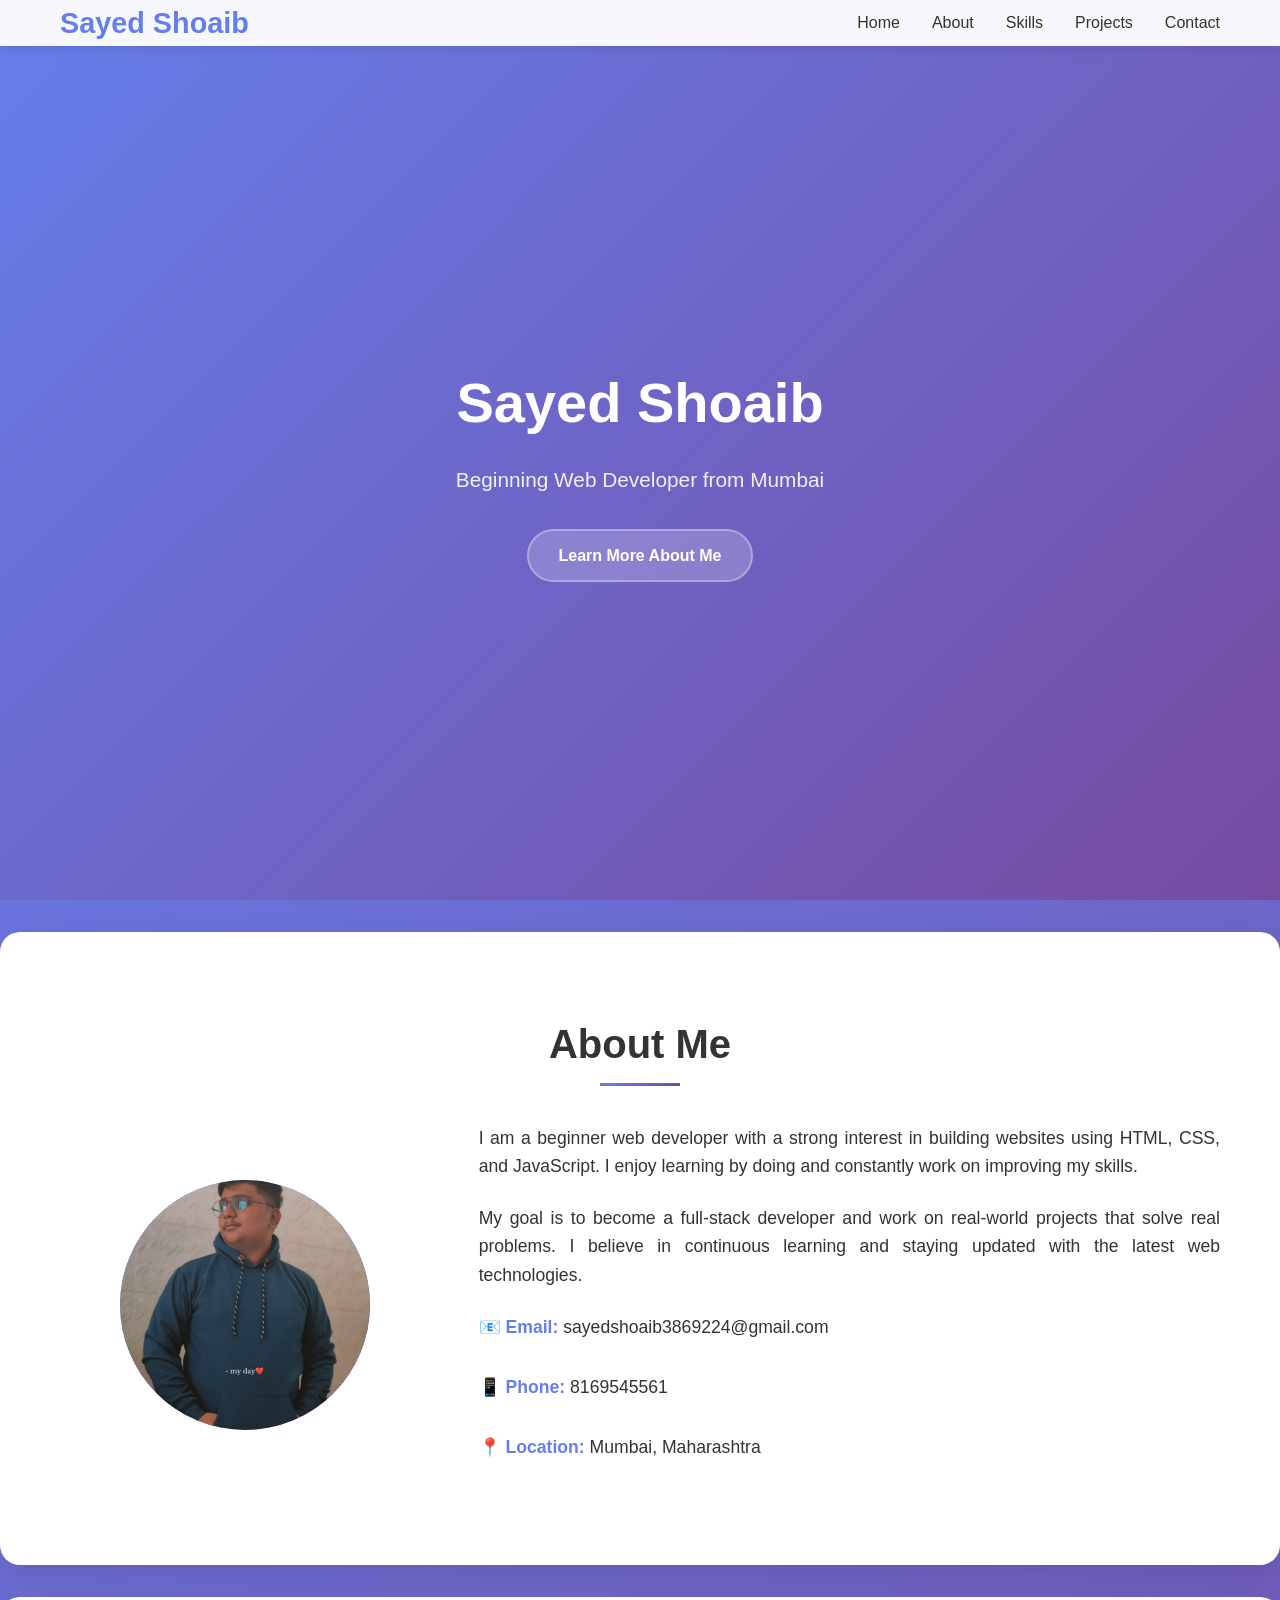
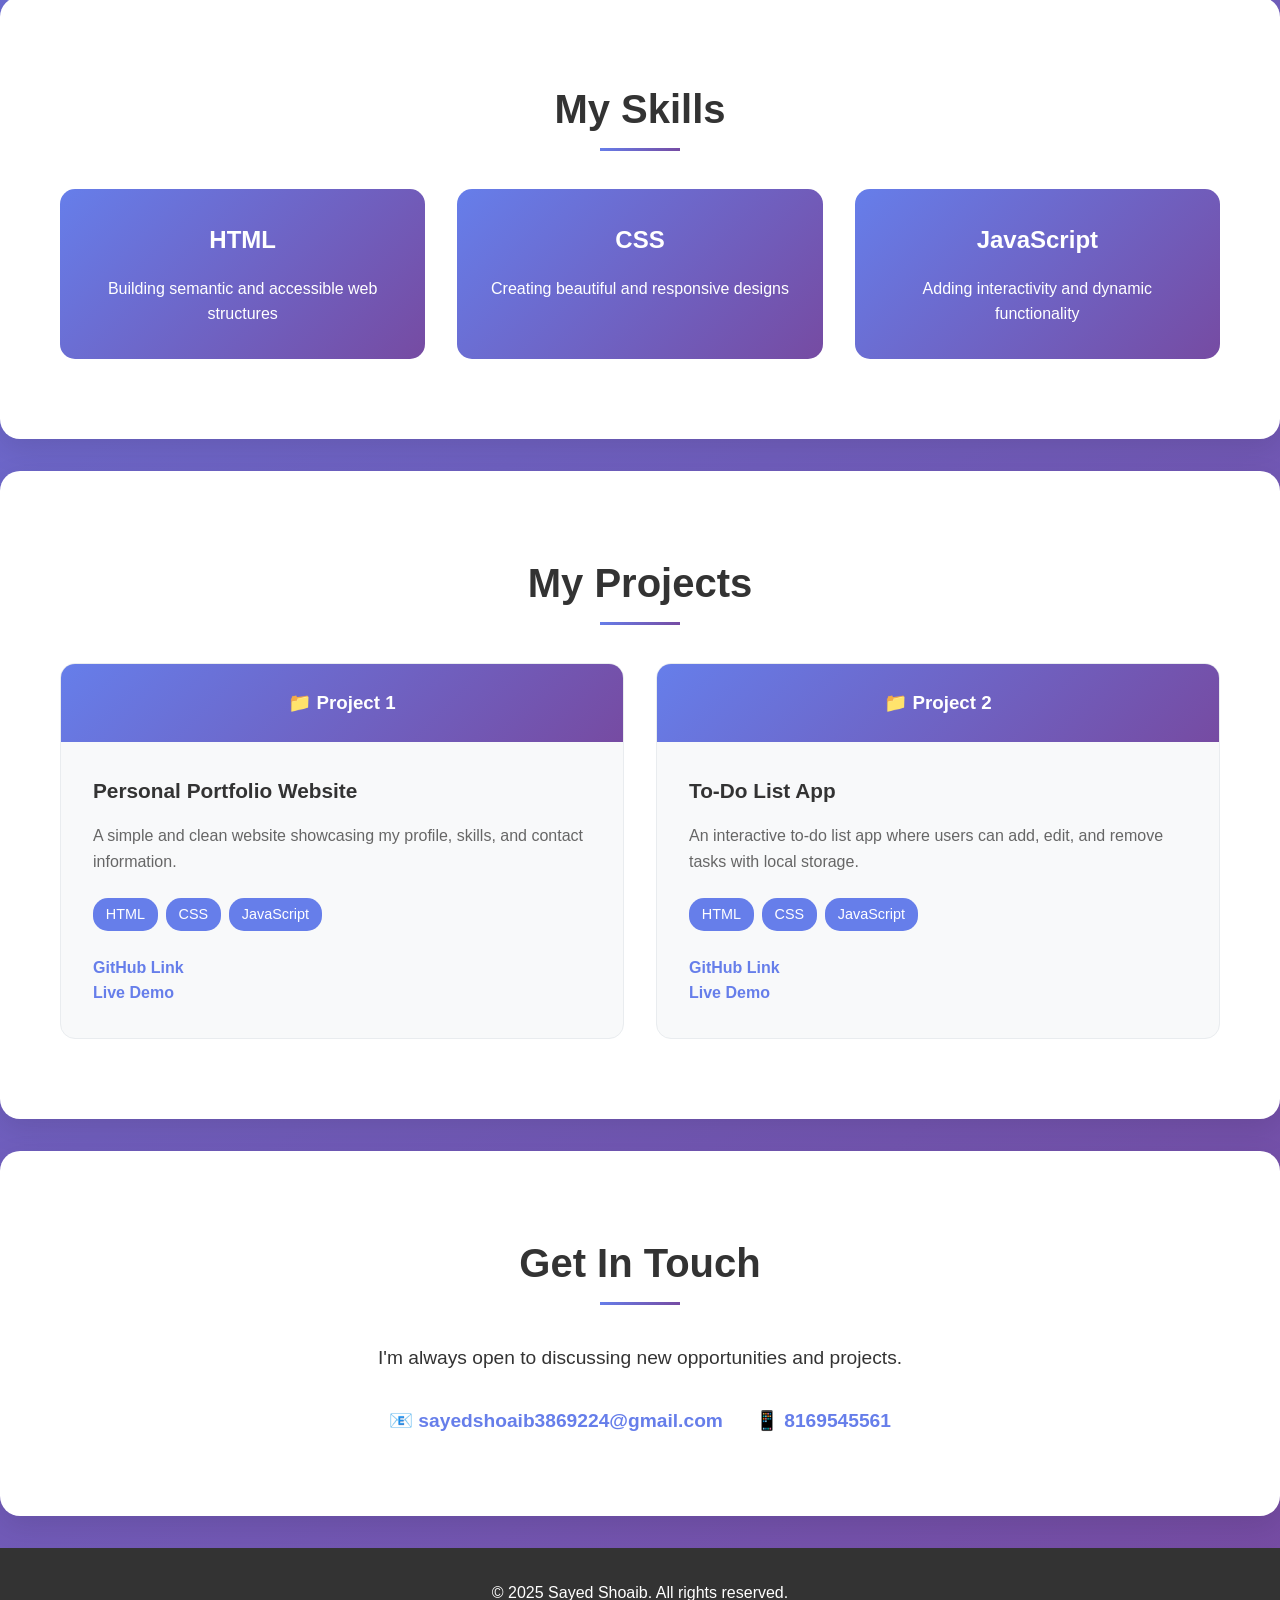
==== index.html @ 88ae80fe "Update index.html" ====
<!DOCTYPE html>
<html lang="en">

<head>
    <meta charset="UTF-8">
    <meta name="viewport" content="width=device-width, initial-scale=1.0">
    <title>Sayed Shoaib - Web Developer</title>
    <link rel="stylesheet" href="style.css">
</head>

<body>
    <!-- Header -->
    <header>
        <nav class="container">
            <div class="logo">Sayed Shoaib</div>
            <ul class="nav-links">
                <li><a href="#home">Home</a></li>
                <li><a href="#about">About</a></li>
                <li><a href="#skills">Skills</a></li>
                <li><a href="#projects">Projects</a></li>
                <li><a href="#contact">Contact</a></li>
            </ul>
        </nav>
    </header>

    <!-- Hero Section -->
    <section id="home" class="hero">
        <div class="container">
            <div class="hero-content">
                <h1>Sayed Shoaib</h1>
                <p>Beginning Web Developer from Mumbai</p>
                <a href="#about" class="cta-button">Learn More About Me</a>
            </div>
        </div>
    </section>

    <!-- About Section -->
    <section id="about" class="section">
        <div class="container">
            <h2>About Me</h2>
            <div class="about-content">
                <div class="about-image">
                    <img src="image/shoaib.jpg" alt="">
                </div>
                <div class="about-text">
                    <p>I am a beginner web developer with a strong interest in building websites using HTML, CSS, and
                        JavaScript. I enjoy learning by doing and constantly work on improving my skills.</p>
                    <p>My goal is to become a full-stack developer and work on real-world projects that solve real
                        problems. I believe in continuous learning and staying updated with the latest web technologies.
                    </p>
                    <div class="contact-info">
                        <p><span>📧 Email:</span> sayedshoaib3869224@gmail.com</p>
                        <p><span>📱 Phone:</span> 8169545561</p>
                        <p><span>📍 Location:</span> Mumbai, Maharashtra</p>
                    </div>
                </div>
            </div>
        </div>
    </section>

    <!-- Skills Section -->
    <section id="skills" class="section">
        <div class="container">
            <h2>My Skills</h2>
            <div class="skills-grid">
                <div class="skill-card">
                    <h3>HTML</h3>
                    <p>Building semantic and accessible web structures</p>
                </div>
                <div class="skill-card">
                    <h3>CSS</h3>
                    <p>Creating beautiful and responsive designs</p>
                </div>
                <div class="skill-card">
                    <h3>JavaScript</h3>
                    <p>Adding interactivity and dynamic functionality</p>
                </div>
            </div>
        </div>
    </section>

    <!-- Projects Section -->
    <section id="projects" class="section">
        <div class="container">
            <h2>My Projects</h2>
            <div class="projects-grid">
                <div class="project-card">
                    <div class="project-header">
                        <h3>📁 Project 1</h3>
                    </div>
                    <div class="project-content">
                        <h3>Personal Portfolio Website</h3>
                        <p>A simple and clean website showcasing my profile, skills, and contact information.</p>
                        <div class="tech-used">
                            <span class="tech-tag">HTML</span>
                            <span class="tech-tag">CSS</span>
                            <span class="tech-tag">JavaScript</span>
                        </div>
                        <a href="https://github.com/sayedshoaib22/portfolio" class="project-link">GitHub Link </a><br>
                        <a href="https://deluxe-gecko-23e8a6.netlify.app/" class="project-link">Live Demo</a>
                    </div>
                </div>
                <div class="project-card">
                    <div class="project-header">
                        <h3>📁 Project 2</h3>
                    </div>
                    <div class="project-content">
                        <h3>To-Do List App</h3>
                        <p>An interactive to-do list app where users can add, edit, and remove tasks with local storage.
                        </p>
                        <div class="tech-used">
                            <span class="tech-tag">HTML</span>
                            <span class="tech-tag">CSS</span>
                            <span class="tech-tag">JavaScript</span>
                        </div>
                        <a href="https://github.com/sayedshoaib22/to-do-list" class="project-link">GitHub Link </a><br>
                        <a href="https://to-do-list20206.netlify.app/" class="project-link">Live Demo</a>
                    </div>
                </div>
            </div>
        </div>
    </section>

    <!-- Contact Section -->
    <section id="contact" class="section">
        <div class="container">
            <h2>Get In Touch</h2>
            <div style="text-align: center; font-size: 1.2rem;">
                <p style="margin-bottom: 2rem;">I'm always open to discussing new opportunities and projects.</p>
                <div style="display: flex; justify-content: center; gap: 2rem; flex-wrap: wrap;">
                    <a href="mailto:sayedshoaib3869224@gmail.com"
                        style="color: #667eea; text-decoration: none; font-weight: bold;">
                        📧 sayedshoaib3869224@gmail.com
                    </a>
                    <a href="tel:8169545561" style="color: #667eea; text-decoration: none; font-weight: bold;">
                        📱 8169545561
                    </a>
                </div>
            </div>
        </div>
    </section>

    <!-- Footer -->
    <footer>
        <div class="container">
            <p>&copy; 2025 Sayed Shoaib. All rights reserved.</p>
        </div>
    </footer>

    <script src="script.js"></script>
</body>

</html>
---- style.css ----
* {
            margin: 0;
            padding: 0;
            box-sizing: border-box;
        }

        body {
            font-family: Arial, sans-serif;
            line-height: 1.6;
            color: #333;
            background: linear-gradient(135deg, #667eea, #764ba2);
            min-height: 100vh;
        }

        .container {
            max-width: 1200px;
            margin: 0 auto;
            padding: 0 20px;
        }

        /* Header */
        header {
            background: rgba(255, 255, 255, 0.95);
            position: fixed;
            width: 100%;
            top: 0;
            z-index: 1000;
            box-shadow: 0 2px 10px rgba(0, 0, 0, 0.1);
        }

        nav {
            display: flex;
            justify-content: space-between;
            align-items: center;
            padding: 1rem 0;
        }

        .logo {
            font-size: 1.8rem;
            font-weight: bold;
            color: #667eea;
        }

        .nav-links {
            display: flex;
            list-style: none;
            gap: 2rem;
        }

        .nav-links a {
            text-decoration: none;
            color: #333;
            font-weight: 500;
            transition: color 0.3s;
        }

        .nav-links a:hover {
            color: #667eea;
        }

        /* Hero Section */
        .hero {
            background: linear-gradient(135deg, #667eea, #764ba2);
            color: white;
            padding: 120px 0 80px;
            text-align: center;
            min-height: 100vh;
            display: flex;
            align-items: center;
            justify-content: center;
        }

        .hero-content h1 {
            font-size: 3.5rem;
            margin-bottom: 1rem;
        }

        .hero-content p {
            font-size: 1.3rem;
            margin-bottom: 2rem;
            opacity: 0.9;
        }

        .cta-button {
            display: inline-block;
            padding: 12px 30px;
            background: rgba(255, 255, 255, 0.2);
            color: white;
            text-decoration: none;
            border-radius: 50px;
            font-weight: bold;
            transition: all 0.3s;
            border: 2px solid rgba(255, 255, 255, 0.3);
        }

        .cta-button:hover {
            background: white;
            color: #667eea;
            transform: translateY(-2px);
        }

        /* Sections */
        .section {
            padding: 80px 0;
            background: white;
            margin: 2rem 0;
            border-radius: 20px;
            box-shadow: 0 10px 30px rgba(0, 0, 0, 0.1);
        }

        .section h2 {
            text-align: center;
            font-size: 2.5rem;
            margin-bottom: 3rem;
            color: #333;
            position: relative;
        }

        .section h2::after {
            content: '';
            position: absolute;
            bottom: -10px;
            left: 50%;
            transform: translateX(-50%);
            width: 80px;
            height: 3px;
            background: linear-gradient(135deg, #667eea, #764ba2);
        }

        /* About Section */
        .about-content {
            display: grid;
            grid-template-columns: 1fr 2fr;
            gap: 3rem;
            align-items: center;
        }

        .about-image {
            width: 250px;
            height: 250px;
            border-radius: 50%;
            background: linear-gradient(135deg, #667eea, #764ba2);
            display: flex;
            align-items: center;
            justify-content: center;
            font-size: 4rem;
            color: white;
            margin: 0 auto;
            overflow: hidden;
        }

        .about-image img {
            width: 100%;
            height: 100%;
            object-fit: cover;
            border-radius: 50%;
        }

        .about-text p {
            font-size: 1.1rem;
            margin-bottom: 1.5rem;
            text-align: justify;
        }

        .contact-info {
            display: flex;
            flex-direction: column;
            gap: 0.5rem;
        }

        .contact-info span {
            font-weight: bold;
            color: #667eea;
        }

        /* Skills Section */
        .skills-grid {
            display: grid;
            grid-template-columns: repeat(auto-fit, minmax(200px, 1fr));
            gap: 2rem;
        }

        .skill-card {
            background: linear-gradient(135deg, #667eea, #764ba2);
            color: white;
            padding: 2rem;
            border-radius: 15px;
            text-align: center;
            transition: transform 0.3s;
        }

        .skill-card:hover {
            transform: translateY(-10px);
        }

        .skill-card h3 {
            font-size: 1.5rem;
            margin-bottom: 1rem;
        }

        /* Projects Section */
        .projects-grid {
            display: grid;
            grid-template-columns: repeat(auto-fit, minmax(350px, 1fr));
            gap: 2rem;
        }

        .project-card {
            background: #f8f9fa;
            border-radius: 15px;
            overflow: hidden;
            transition: transform 0.3s;
            border: 1px solid #e9ecef;
        }

        .project-card:hover {
            transform: translateY(-5px);
        }

        .project-header {
            background: linear-gradient(135deg, #667eea, #764ba2);
            color: white;
            padding: 1.5rem;
            text-align: center;
        }

        .project-content {
            padding: 2rem;
        }

        .project-content h3 {
            font-size: 1.3rem;
            margin-bottom: 1rem;
            color: #333;
        }

        .project-content p {
            margin-bottom: 1.5rem;
            color: #666;
        }

        .tech-used {
            display: flex;
            flex-wrap: wrap;
            gap: 0.5rem;
            margin-bottom: 1.5rem;
        }

        .tech-tag {
            background: #667eea;
            color: white;
            padding: 0.3rem 0.8rem;
            border-radius: 15px;
            font-size: 0.9rem;
        }

        .project-link {
            color: #667eea;
            text-decoration: none;
            font-weight: bold;
            transition: color 0.3s;
        }

        .project-link:hover {
            color: #764ba2;
        }

        /* Footer */
        footer {
            background: #333;
            color: white;
            text-align: center;
            padding: 2rem 0;
            margin-top: 2rem;
        }

        /* Responsive Design */
        @media (max-width: 768px) {
            .nav-links {
                display: none;
            }

            .hero-content h1 {
                font-size: 2.5rem;
            }

            .hero-content p {
                font-size: 1.1rem;
            }

            .about-content {
                grid-template-columns: 1fr;
                text-align: center;
            }

            .skills-grid, .projects-grid {
                grid-template-columns: 1fr;
            }
        }
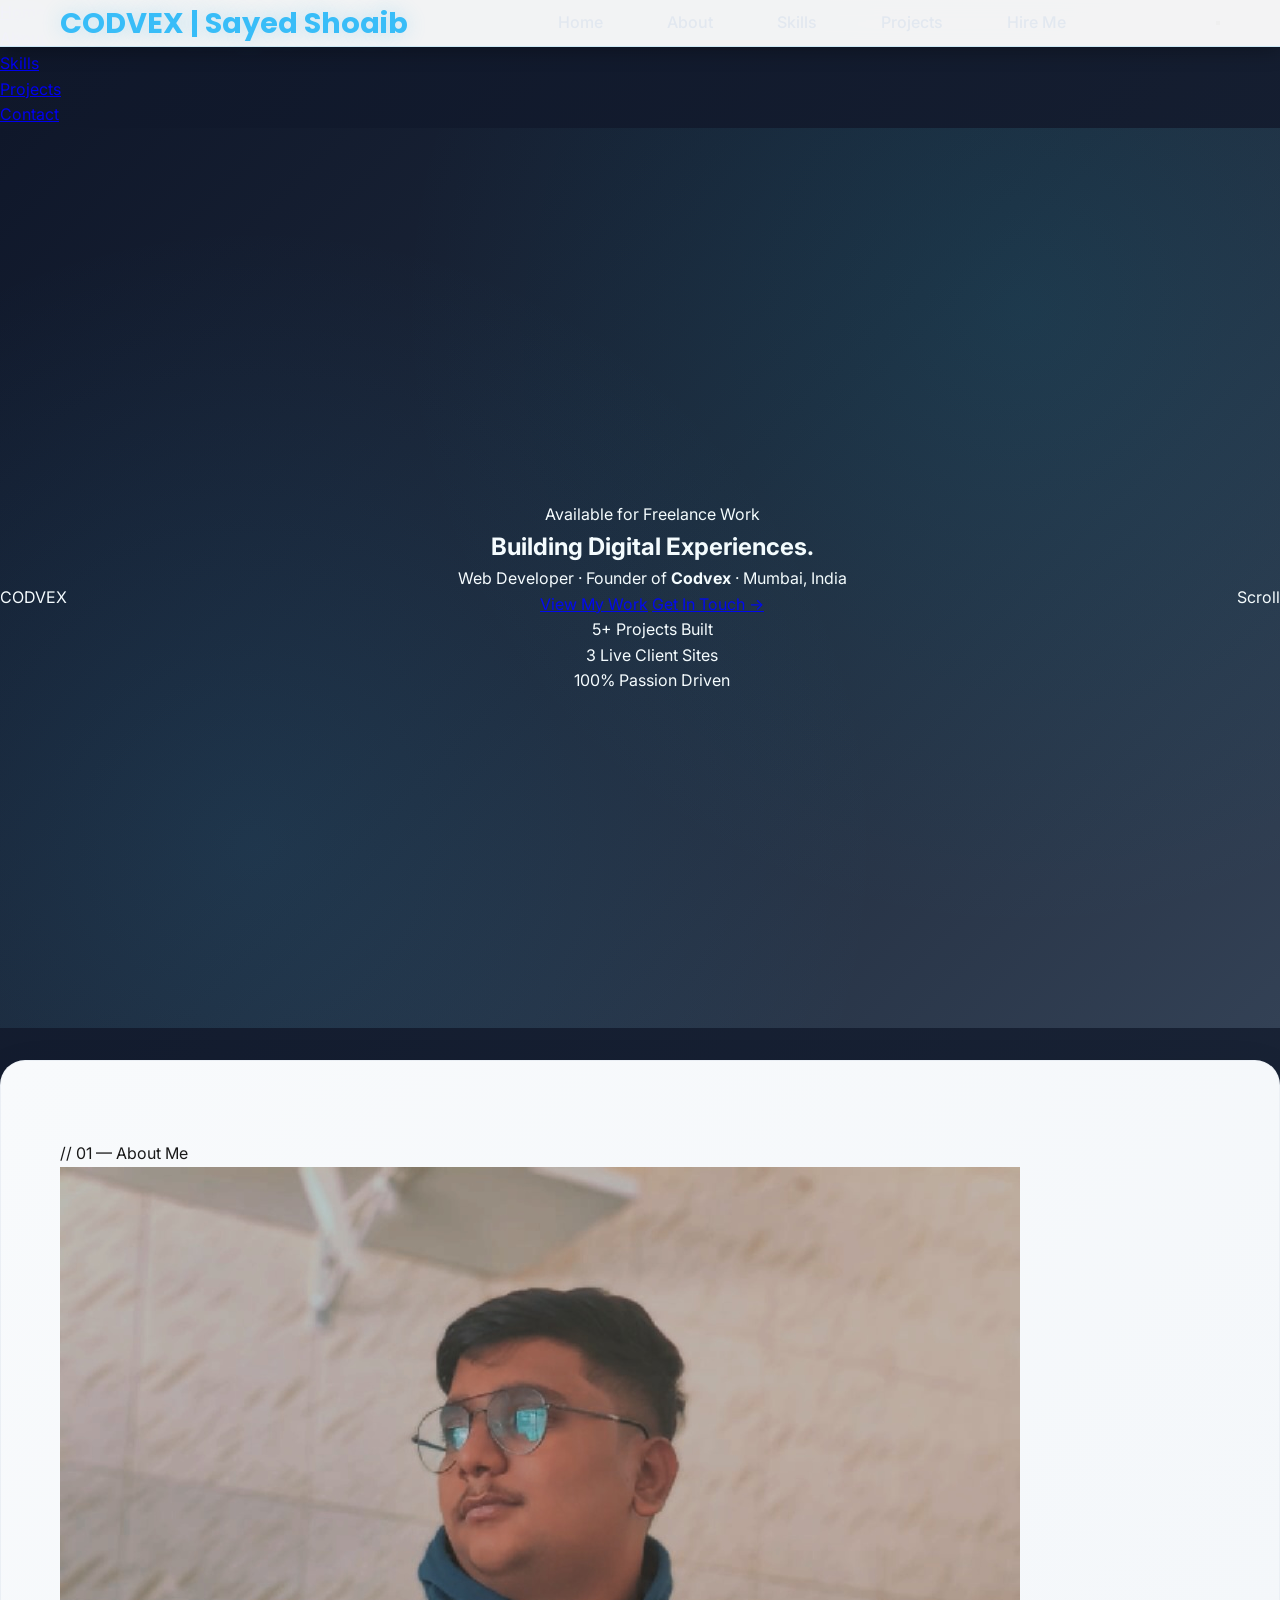
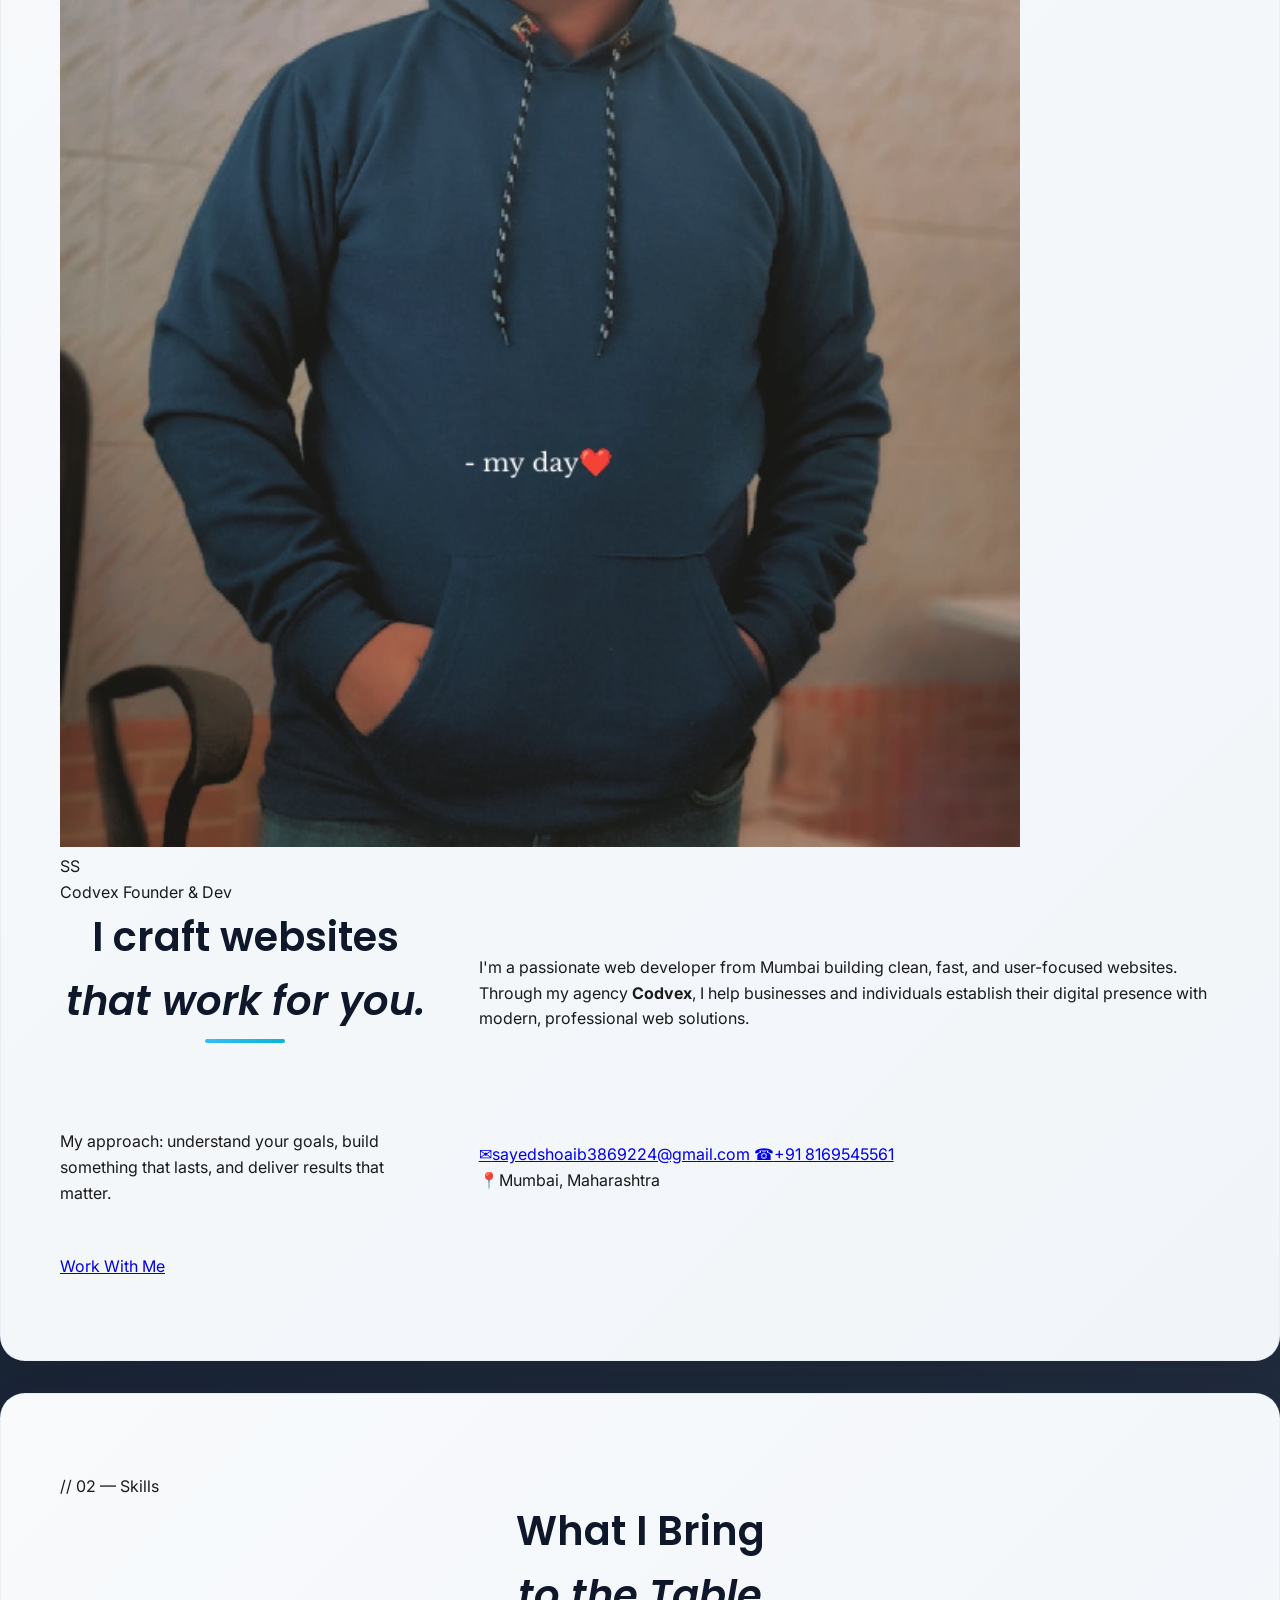
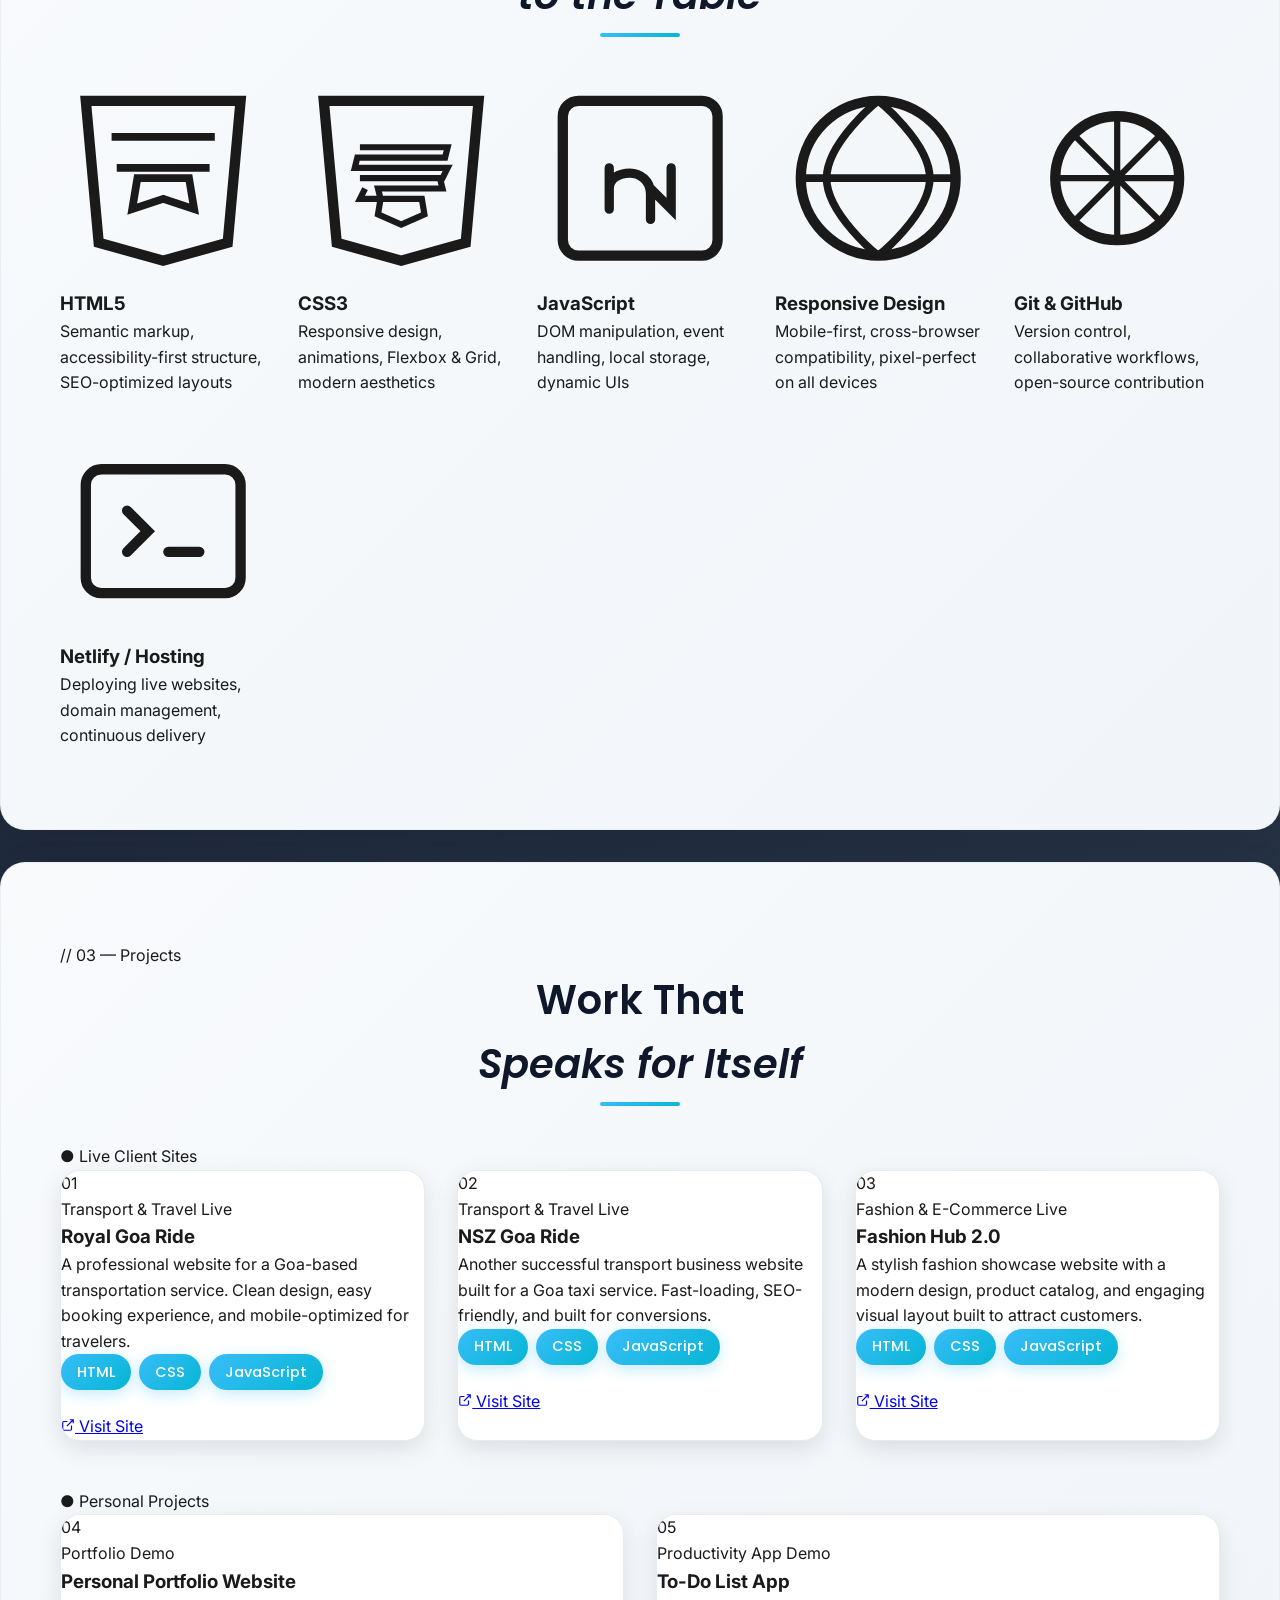
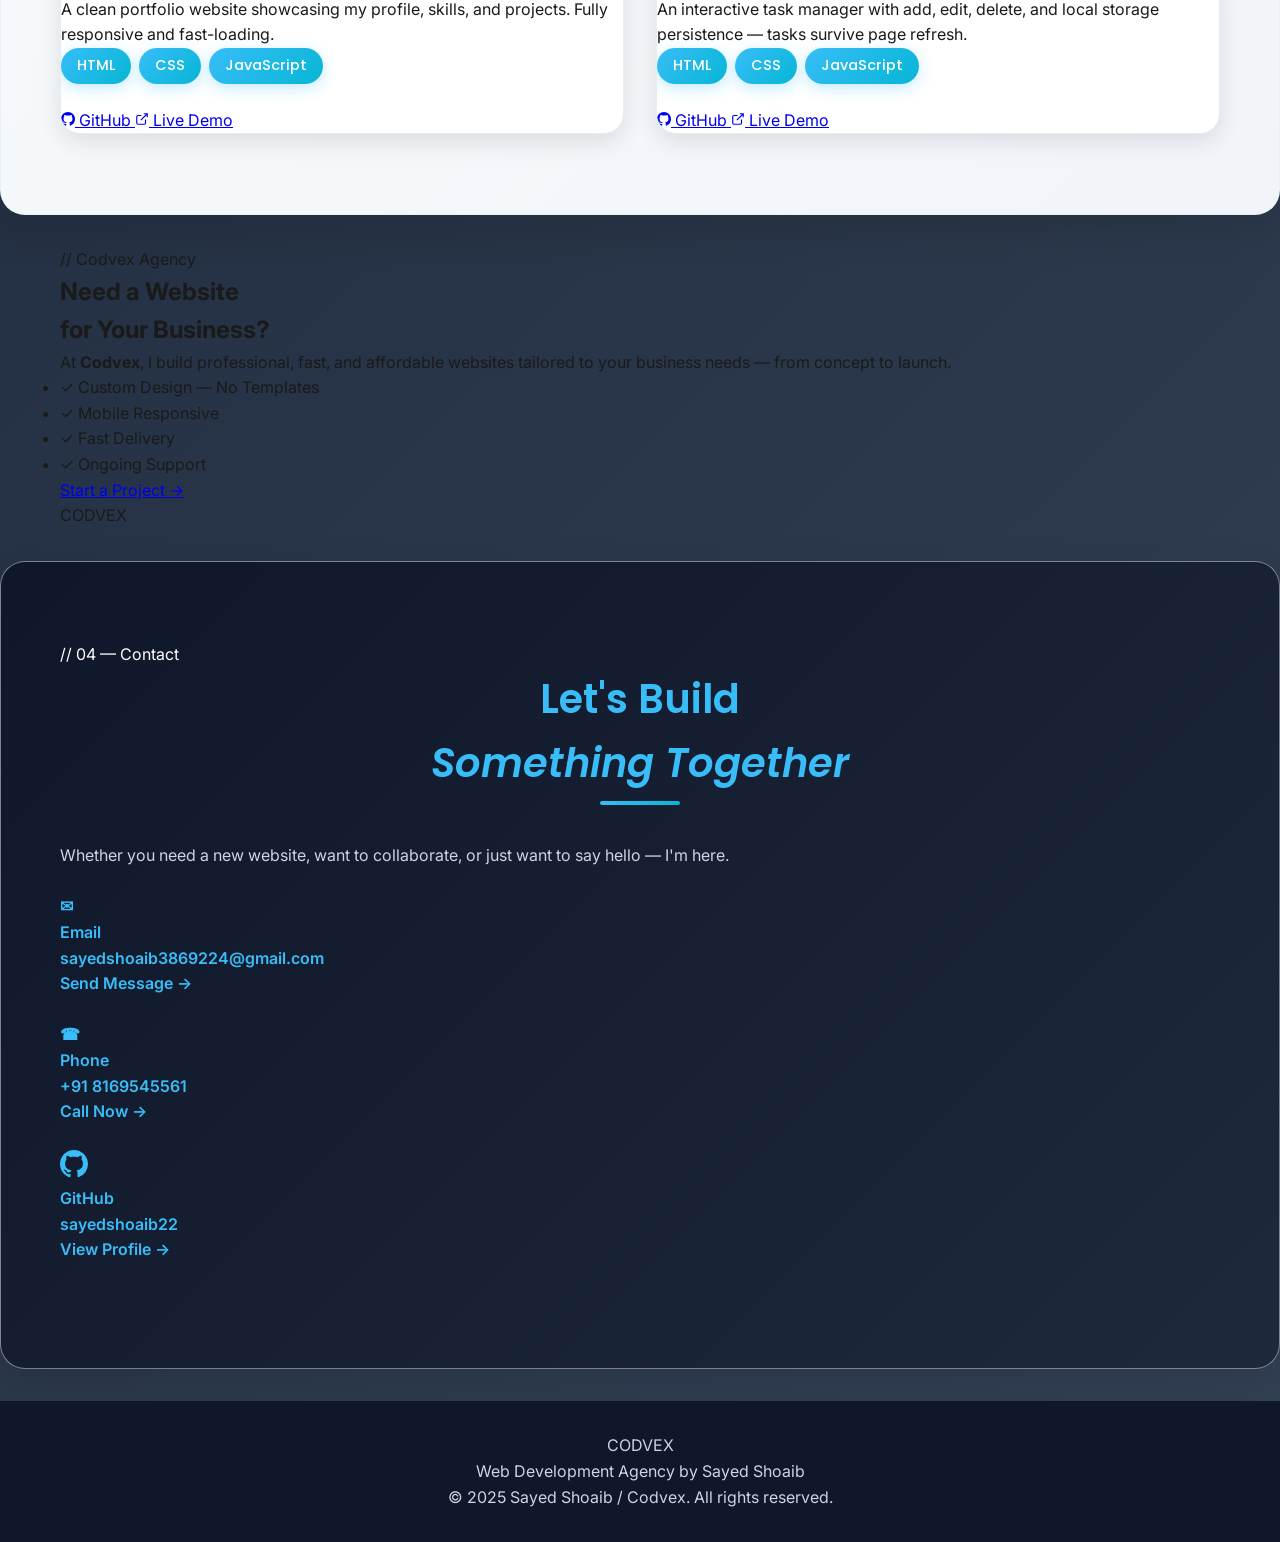
==== commit 7a43b3d3: "Update index.html with new content and structure" ====
--- a/index.html
+++ b/index.html
@@ -1,153 +1,387 @@
 <!DOCTYPE html>
 <html lang="en">
-
 <head>
     <meta charset="UTF-8">
     <meta name="viewport" content="width=device-width, initial-scale=1.0">
-    <title>Sayed Shoaib - Web Developer</title>
+    <title>Sayed Shoaib | Web Developer @ Codvex</title>
+    <link rel="preconnect" href="https://fonts.googleapis.com">
+    <link href="https://fonts.googleapis.com/css2?family=Bebas+Neue&family=DM+Sans:ital,opsz,wght@0,9..40,300;0,9..40,400;0,9..40,500;0,9..40,600;1,9..40,300&family=Space+Mono:wght@400;700&display=swap" rel="stylesheet">
     <link rel="stylesheet" href="style.css">
 </head>
-
 <body>
-    <!-- Header -->
-    <header>
-        <nav class="container">
-            <div class="logo">Sayed Shoaib</div>
-            <ul class="nav-links">
-                <li><a href="#home">Home</a></li>
-                <li><a href="#about">About</a></li>
-                <li><a href="#skills">Skills</a></li>
-                <li><a href="#projects">Projects</a></li>
-                <li><a href="#contact">Contact</a></li>
-            </ul>
-        </nav>
-    </header>
-
-    <!-- Hero Section -->
-    <section id="home" class="hero">
-        <div class="container">
-            <div class="hero-content">
-                <h1>Sayed Shoaib</h1>
-                <p>Beginning Web Developer from Mumbai</p>
-                <a href="#about" class="cta-button">Learn More About Me</a>
-            </div>
-        </div>
-    </section>
-
-    <!-- About Section -->
-    <section id="about" class="section">
-        <div class="container">
-            <h2>About Me</h2>
+
+<!-- Custom Cursor -->
+<div class="cursor-dot"></div>
+<div class="cursor-ring"></div>
+
+<!-- Noise overlay -->
+<div class="noise"></div>
+
+<!-- Header -->
+<header id="header">
+    <nav class="container nav">
+        <div class="logo">
+            <span class="logo-agency">CODVEX</span>
+            <span class="logo-divider">|</span>
+            <span class="logo-name">Sayed Shoaib</span>
+        </div>
+        <ul class="nav-links">
+            <li><a href="#home" data-text="Home">Home</a></li>
+            <li><a href="#about" data-text="About">About</a></li>
+            <li><a href="#skills" data-text="Skills">Skills</a></li>
+            <li><a href="#projects" data-text="Projects">Projects</a></li>
+            <li><a href="#contact" class="nav-cta">Hire Me</a></li>
+        </ul>
+        <button class="hamburger" id="hamburger" aria-label="Menu">
+            <span></span><span></span><span></span>
+        </button>
+    </nav>
+</header>
+
+<!-- Mobile Menu -->
+<div class="mobile-menu" id="mobileMenu">
+    <ul>
+        <li><a href="#home" class="m-link">Home</a></li>
+        <li><a href="#about" class="m-link">About</a></li>
+        <li><a href="#skills" class="m-link">Skills</a></li>
+        <li><a href="#projects" class="m-link">Projects</a></li>
+        <li><a href="#contact" class="m-link">Contact</a></li>
+    </ul>
+</div>
+
+<!-- Hero -->
+<section id="home" class="hero">
+    <div class="hero-bg-text">CODVEX</div>
+    <div class="container hero-inner">
+        <div class="hero-badge">
+            <span class="badge-dot"></span>
+            Available for Freelance Work
+        </div>
+        <h1 class="hero-title">
+            <span class="title-line reveal-up">Building</span>
+            <span class="title-line reveal-up delay-1">Digital</span>
+            <span class="title-line accent reveal-up delay-2">Experiences.</span>
+        </h1>
+        <p class="hero-sub reveal-up delay-3">Web Developer · Founder of <strong>Codvex</strong> · Mumbai, India</p>
+        <div class="hero-actions reveal-up delay-4">
+            <a href="#projects" class="btn btn-primary">View My Work</a>
+            <a href="#contact" class="btn btn-ghost">Get In Touch →</a>
+        </div>
+        <div class="hero-stats">
+            <div class="stat reveal-up delay-5">
+                <span class="stat-num">5+</span>
+                <span class="stat-label">Projects Built</span>
+            </div>
+            <div class="stat-divider"></div>
+            <div class="stat reveal-up delay-5">
+                <span class="stat-num">3</span>
+                <span class="stat-label">Live Client Sites</span>
+            </div>
+            <div class="stat-divider"></div>
+            <div class="stat reveal-up delay-5">
+                <span class="stat-num">100%</span>
+                <span class="stat-label">Passion Driven</span>
+            </div>
+        </div>
+    </div>
+    <div class="scroll-indicator">
+        <span>Scroll</span>
+        <div class="scroll-line"></div>
+    </div>
+</section>
+
+<!-- About -->
+<section id="about" class="section about-section">
+    <div class="container">
+        <div class="section-label">// 01 — About Me</div>
+        <div class="about-grid">
+            <div class="about-visual">
+                <div class="about-img-wrap">
+                    <img src="image/shoaib.jpg" alt="Sayed Shoaib" onerror="this.style.display='none'; this.parentNode.querySelector('.img-placeholder').style.display='flex'">
+                    <div class="img-placeholder">SS</div>
+                    <div class="img-frame"></div>
+                    <div class="img-badge">
+                        <span>Codvex</span>
+                        <span class="badge-sub">Founder & Dev</span>
+                    </div>
+                </div>
+            </div>
             <div class="about-content">
-                <div class="about-image">
-                    <img src="image/shoaib.jpg" alt="">
-                </div>
-                <div class="about-text">
-                    <p>I am a beginner web developer with a strong interest in building websites using HTML, CSS, and
-                        JavaScript. I enjoy learning by doing and constantly work on improving my skills.</p>
-                    <p>My goal is to become a full-stack developer and work on real-world projects that solve real
-                        problems. I believe in continuous learning and staying updated with the latest web technologies.
-                    </p>
-                    <div class="contact-info">
-                        <p><span>📧 Email:</span> sayedshoaib3869224@gmail.com</p>
-                        <p><span>📱 Phone:</span> 8169545561</p>
-                        <p><span>📍 Location:</span> Mumbai, Maharashtra</p>
+                <h2 class="section-title">I craft websites<br><em>that work for you.</em></h2>
+                <p class="about-desc">I'm a passionate web developer from Mumbai building clean, fast, and user-focused websites. Through my agency <strong>Codvex</strong>, I help businesses and individuals establish their digital presence with modern, professional web solutions.</p>
+                <p class="about-desc">My approach: understand your goals, build something that lasts, and deliver results that matter.</p>
+                <div class="contact-chips">
+                    <a href="mailto:sayedshoaib3869224@gmail.com" class="chip">
+                        <span class="chip-icon">✉</span>sayedshoaib3869224@gmail.com
+                    </a>
+                    <a href="tel:8169545561" class="chip">
+                        <span class="chip-icon">☎</span>+91 8169545561
+                    </a>
+                    <div class="chip">
+                        <span class="chip-icon">📍</span>Mumbai, Maharashtra
                     </div>
                 </div>
-            </div>
-        </div>
-    </section>
-
-    <!-- Skills Section -->
-    <section id="skills" class="section">
-        <div class="container">
-            <h2>My Skills</h2>
-            <div class="skills-grid">
-                <div class="skill-card">
-                    <h3>HTML</h3>
-                    <p>Building semantic and accessible web structures</p>
-                </div>
-                <div class="skill-card">
-                    <h3>CSS</h3>
-                    <p>Creating beautiful and responsive designs</p>
-                </div>
-                <div class="skill-card">
-                    <h3>JavaScript</h3>
-                    <p>Adding interactivity and dynamic functionality</p>
-                </div>
-            </div>
-        </div>
-    </section>
-
-    <!-- Projects Section -->
-    <section id="projects" class="section">
-        <div class="container">
-            <h2>My Projects</h2>
-            <div class="projects-grid">
-                <div class="project-card">
-                    <div class="project-header">
-                        <h3>📁 Project 1</h3>
-                    </div>
-                    <div class="project-content">
-                        <h3>Personal Portfolio Website</h3>
-                        <p>A simple and clean website showcasing my profile, skills, and contact information.</p>
-                        <div class="tech-used">
-                            <span class="tech-tag">HTML</span>
-                            <span class="tech-tag">CSS</span>
-                            <span class="tech-tag">JavaScript</span>
-                        </div>
-                        <a href="https://github.com/sayedshoaib22/portfolio" class="project-link">GitHub Link </a><br>
-                        <a href="https://deluxe-gecko-23e8a6.netlify.app/" class="project-link">Live Demo</a>
-                    </div>
-                </div>
-                <div class="project-card">
-                    <div class="project-header">
-                        <h3>📁 Project 2</h3>
-                    </div>
-                    <div class="project-content">
-                        <h3>To-Do List App</h3>
-                        <p>An interactive to-do list app where users can add, edit, and remove tasks with local storage.
-                        </p>
-                        <div class="tech-used">
-                            <span class="tech-tag">HTML</span>
-                            <span class="tech-tag">CSS</span>
-                            <span class="tech-tag">JavaScript</span>
-                        </div>
-                        <a href="https://github.com/sayedshoaib22/to-do-list" class="project-link">GitHub Link </a><br>
-                        <a href="https://to-do-list20206.netlify.app/" class="project-link">Live Demo</a>
-                    </div>
-                </div>
-            </div>
-        </div>
-    </section>
-
-    <!-- Contact Section -->
-    <section id="contact" class="section">
-        <div class="container">
-            <h2>Get In Touch</h2>
-            <div style="text-align: center; font-size: 1.2rem;">
-                <p style="margin-bottom: 2rem;">I'm always open to discussing new opportunities and projects.</p>
-                <div style="display: flex; justify-content: center; gap: 2rem; flex-wrap: wrap;">
-                    <a href="mailto:sayedshoaib3869224@gmail.com"
-                        style="color: #667eea; text-decoration: none; font-weight: bold;">
-                        📧 sayedshoaib3869224@gmail.com
-                    </a>
-                    <a href="tel:8169545561" style="color: #667eea; text-decoration: none; font-weight: bold;">
-                        📱 8169545561
-                    </a>
-                </div>
-            </div>
-        </div>
-    </section>
-
-    <!-- Footer -->
-    <footer>
-        <div class="container">
-            <p>&copy; 2025 Sayed Shoaib. All rights reserved.</p>
-        </div>
-    </footer>
-
-    <script src="script.js"></script>
+                <a href="#contact" class="btn btn-primary mt-btn">Work With Me</a>
+            </div>
+        </div>
+    </div>
+</section>
+
+<!-- Skills -->
+<section id="skills" class="section skills-section">
+    <div class="container">
+        <div class="section-label">// 02 — Skills</div>
+        <h2 class="section-title">What I Bring<br><em>to the Table</em></h2>
+        <div class="skills-grid">
+            <div class="skill-item">
+                <div class="skill-icon">
+                    <svg viewBox="0 0 40 40" fill="none"><path d="M5 5l2.5 27.5L20 36l12.5-3.5L35 5H5z" stroke="currentColor" stroke-width="2" fill="none"/><path d="M10 12h20M11 18h18M20 24l-6 2 1-6h10l1 6-6-2z" stroke="currentColor" stroke-width="1.5"/></svg>
+                </div>
+                <h3>HTML5</h3>
+                <p>Semantic markup, accessibility-first structure, SEO-optimized layouts</p>
+                <div class="skill-bar"><div class="skill-fill" style="--w:85%"></div></div>
+            </div>
+            <div class="skill-item">
+                <div class="skill-icon">
+                    <svg viewBox="0 0 40 40" fill="none"><path d="M5 5l2.5 27.5L20 36l12.5-3.5L35 5H5z" stroke="currentColor" stroke-width="2"/><path d="M13 22l-1 2h4l-.5 3L20 29l4.5-2-.5-3h-8l-.5-2H28l-.5-2H12.5L12 20h16l1-2H11l.5-2h17l.5-2H12" stroke="currentColor" stroke-width="1.2"/></svg>
+                </div>
+                <h3>CSS3</h3>
+                <p>Responsive design, animations, Flexbox & Grid, modern aesthetics</p>
+                <div class="skill-bar"><div class="skill-fill" style="--w:80%"></div></div>
+            </div>
+            <div class="skill-item">
+                <div class="skill-icon">
+                    <svg viewBox="0 0 40 40" fill="none"><rect x="5" y="5" width="30" height="30" rx="3" stroke="currentColor" stroke-width="2"/><path d="M14 26v-8M14 22c0-2 2-3 4-3s4 1.5 4 4v5M26 18v8l-4-4" stroke="currentColor" stroke-width="1.8" stroke-linecap="round"/></svg>
+                </div>
+                <h3>JavaScript</h3>
+                <p>DOM manipulation, event handling, local storage, dynamic UIs</p>
+                <div class="skill-bar"><div class="skill-fill" style="--w:70%"></div></div>
+            </div>
+            <div class="skill-item">
+                <div class="skill-icon">
+                    <svg viewBox="0 0 40 40" fill="none"><circle cx="20" cy="20" r="15" stroke="currentColor" stroke-width="2"/><path d="M20 5c0 0 10 8 10 15S20 35 20 35M20 5c0 0-10 8-10 15S20 35 20 35M5 20h30" stroke="currentColor" stroke-width="1.5"/></svg>
+                </div>
+                <h3>Responsive Design</h3>
+                <p>Mobile-first, cross-browser compatibility, pixel-perfect on all devices</p>
+                <div class="skill-bar"><div class="skill-fill" style="--w:82%"></div></div>
+            </div>
+            <div class="skill-item">
+                <div class="skill-icon">
+                    <svg viewBox="0 0 40 40" fill="none"><circle cx="20" cy="20" r="12" stroke="currentColor" stroke-width="2"/><path d="M20 8v24M8 20h24M12 12l16 16M12 28l16-16" stroke="currentColor" stroke-width="1.2"/></svg>
+                </div>
+                <h3>Git & GitHub</h3>
+                <p>Version control, collaborative workflows, open-source contribution</p>
+                <div class="skill-bar"><div class="skill-fill" style="--w:65%"></div></div>
+            </div>
+            <div class="skill-item">
+                <div class="skill-icon">
+                    <svg viewBox="0 0 40 40" fill="none"><rect x="5" y="8" width="30" height="24" rx="3" stroke="currentColor" stroke-width="2"/><path d="M13 16l4 4-4 4M21 24h6" stroke="currentColor" stroke-width="2" stroke-linecap="round"/></svg>
+                </div>
+                <h3>Netlify / Hosting</h3>
+                <p>Deploying live websites, domain management, continuous delivery</p>
+                <div class="skill-bar"><div class="skill-fill" style="--w:75%"></div></div>
+            </div>
+        </div>
+    </div>
+</section>
+
+<!-- Projects -->
+<section id="projects" class="section projects-section">
+    <div class="container">
+        <div class="section-label">// 03 — Projects</div>
+        <h2 class="section-title">Work That<br><em>Speaks for Itself</em></h2>
+
+        <!-- Client Projects -->
+        <div class="projects-category-label">
+            <span class="cat-tag live">● Live Client Sites</span>
+        </div>
+        <div class="projects-grid featured">
+
+            <div class="project-card client-card">
+                <div class="project-num">01</div>
+                <div class="project-meta">
+                    <span class="project-type">Transport & Travel</span>
+                    <span class="project-status live">Live</span>
+                </div>
+                <h3 class="project-title">Royal Goa Ride</h3>
+                <p class="project-desc">A professional website for a Goa-based transportation service. Clean design, easy booking experience, and mobile-optimized for travelers.</p>
+                <div class="tech-used">
+                    <span class="tech-tag">HTML</span>
+                    <span class="tech-tag">CSS</span>
+                    <span class="tech-tag">JavaScript</span>
+                </div>
+                <div class="project-links">
+                    <a href="https://royalgoaride.com/" target="_blank" class="project-link-btn primary">
+                        <svg width="14" height="14" viewBox="0 0 24 24" fill="none" stroke="currentColor" stroke-width="2"><path d="M18 13v6a2 2 0 01-2 2H5a2 2 0 01-2-2V8a2 2 0 012-2h6M15 3h6v6M10 14L21 3"/></svg>
+                        Visit Site
+                    </a>
+                </div>
+            </div>
+
+            <div class="project-card client-card">
+                <div class="project-num">02</div>
+                <div class="project-meta">
+                    <span class="project-type">Transport & Travel</span>
+                    <span class="project-status live">Live</span>
+                </div>
+                <h3 class="project-title">NSZ Goa Ride</h3>
+                <p class="project-desc">Another successful transport business website built for a Goa taxi service. Fast-loading, SEO-friendly, and built for conversions.</p>
+                <div class="tech-used">
+                    <span class="tech-tag">HTML</span>
+                    <span class="tech-tag">CSS</span>
+                    <span class="tech-tag">JavaScript</span>
+                </div>
+                <div class="project-links">
+                    <a href="https://nszgoaride.com/" target="_blank" class="project-link-btn primary">
+                        <svg width="14" height="14" viewBox="0 0 24 24" fill="none" stroke="currentColor" stroke-width="2"><path d="M18 13v6a2 2 0 01-2 2H5a2 2 0 01-2-2V8a2 2 0 012-2h6M15 3h6v6M10 14L21 3"/></svg>
+                        Visit Site
+                    </a>
+                </div>
+            </div>
+
+            <div class="project-card client-card">
+                <div class="project-num">03</div>
+                <div class="project-meta">
+                    <span class="project-type">Fashion & E-Commerce</span>
+                    <span class="project-status live">Live</span>
+                </div>
+                <h3 class="project-title">Fashion Hub 2.0</h3>
+                <p class="project-desc">A stylish fashion showcase website with a modern design, product catalog, and engaging visual layout built to attract customers.</p>
+                <div class="tech-used">
+                    <span class="tech-tag">HTML</span>
+                    <span class="tech-tag">CSS</span>
+                    <span class="tech-tag">JavaScript</span>
+                </div>
+                <div class="project-links">
+                    <a href="https://sayedshoaib22.github.io/fashion-hub2.0/" target="_blank" class="project-link-btn primary">
+                        <svg width="14" height="14" viewBox="0 0 24 24" fill="none" stroke="currentColor" stroke-width="2"><path d="M18 13v6a2 2 0 01-2 2H5a2 2 0 01-2-2V8a2 2 0 012-2h6M15 3h6v6M10 14L21 3"/></svg>
+                        Visit Site
+                    </a>
+                </div>
+            </div>
+        </div>
+
+        <!-- Personal Projects -->
+        <div class="projects-category-label" style="margin-top: 3rem;">
+            <span class="cat-tag personal">● Personal Projects</span>
+        </div>
+        <div class="projects-grid">
+            <div class="project-card">
+                <div class="project-num">04</div>
+                <div class="project-meta">
+                    <span class="project-type">Portfolio</span>
+                    <span class="project-status demo">Demo</span>
+                </div>
+                <h3 class="project-title">Personal Portfolio Website</h3>
+                <p class="project-desc">A clean portfolio website showcasing my profile, skills, and projects. Fully responsive and fast-loading.</p>
+                <div class="tech-used">
+                    <span class="tech-tag">HTML</span>
+                    <span class="tech-tag">CSS</span>
+                    <span class="tech-tag">JavaScript</span>
+                </div>
+                <div class="project-links">
+                    <a href="https://github.com/sayedshoaib22/portfolio" target="_blank" class="project-link-btn ghost">
+                        <svg width="14" height="14" viewBox="0 0 24 24" fill="currentColor"><path d="M12 0C5.37 0 0 5.37 0 12c0 5.31 3.435 9.795 8.205 11.385.6.105.825-.255.825-.57 0-.285-.015-1.23-.015-2.235-3.015.555-3.795-.735-4.035-1.41-.135-.345-.72-1.41-1.23-1.695-.42-.225-1.02-.78-.015-.795.945-.015 1.62.87 1.845 1.23 1.08 1.815 2.805 1.305 3.495.99.105-.78.42-1.305.765-1.605-2.67-.3-5.46-1.335-5.46-5.925 0-1.305.465-2.385 1.23-3.225-.12-.3-.54-1.53.12-3.18 0 0 1.005-.315 3.3 1.23.96-.27 1.98-.405 3-.405s2.04.135 3 .405c2.295-1.56 3.3-1.23 3.3-1.23.66 1.65.24 2.88.12 3.18.765.84 1.23 1.905 1.23 3.225 0 4.605-2.805 5.625-5.475 5.925.435.375.81 1.095.81 2.22 0 1.605-.015 2.895-.015 3.3 0 .315.225.69.825.57A12.02 12.02 0 0024 12c0-6.63-5.37-12-12-12z"/></svg>
+                        GitHub
+                    </a>
+                    <a href="https://deluxe-gecko-23e8a6.netlify.app" target="_blank" class="project-link-btn primary">
+                        <svg width="14" height="14" viewBox="0 0 24 24" fill="none" stroke="currentColor" stroke-width="2"><path d="M18 13v6a2 2 0 01-2 2H5a2 2 0 01-2-2V8a2 2 0 012-2h6M15 3h6v6M10 14L21 3"/></svg>
+                        Live Demo
+                    </a>
+                </div>
+            </div>
+
+            <div class="project-card">
+                <div class="project-num">05</div>
+                <div class="project-meta">
+                    <span class="project-type">Productivity App</span>
+                    <span class="project-status demo">Demo</span>
+                </div>
+                <h3 class="project-title">To-Do List App</h3>
+                <p class="project-desc">An interactive task manager with add, edit, delete, and local storage persistence — tasks survive page refresh.</p>
+                <div class="tech-used">
+                    <span class="tech-tag">HTML</span>
+                    <span class="tech-tag">CSS</span>
+                    <span class="tech-tag">JavaScript</span>
+                </div>
+                <div class="project-links">
+                    <a href="https://github.com/sayedshoaib22/to-do-list" target="_blank" class="project-link-btn ghost">
+                        <svg width="14" height="14" viewBox="0 0 24 24" fill="currentColor"><path d="M12 0C5.37 0 0 5.37 0 12c0 5.31 3.435 9.795 8.205 11.385.6.105.825-.255.825-.57 0-.285-.015-1.23-.015-2.235-3.015.555-3.795-.735-4.035-1.41-.135-.345-.72-1.41-1.23-1.695-.42-.225-1.02-.78-.015-.795.945-.015 1.62.87 1.845 1.23 1.08 1.815 2.805 1.305 3.495.99.105-.78.42-1.305.765-1.605-2.67-.3-5.46-1.335-5.46-5.925 0-1.305.465-2.385 1.23-3.225-.12-.3-.54-1.53.12-3.18 0 0 1.005-.315 3.3 1.23.96-.27 1.98-.405 3-.405s2.04.135 3 .405c2.295-1.56 3.3-1.23 3.3-1.23.66 1.65.24 2.88.12 3.18.765.84 1.23 1.905 1.23 3.225 0 4.605-2.805 5.625-5.475 5.925.435.375.81 1.095.81 2.22 0 1.605-.015 2.895-.015 3.3 0 .315.225.69.825.57A12.02 12.02 0 0024 12c0-6.63-5.37-12-12-12z"/></svg>
+                        GitHub
+                    </a>
+                    <a href="https://to-do-list20206.netlify.app" target="_blank" class="project-link-btn primary">
+                        <svg width="14" height="14" viewBox="0 0 24 24" fill="none" stroke="currentColor" stroke-width="2"><path d="M18 13v6a2 2 0 01-2 2H5a2 2 0 01-2-2V8a2 2 0 012-2h6M15 3h6v6M10 14L21 3"/></svg>
+                        Live Demo
+                    </a>
+                </div>
+            </div>
+        </div>
+    </div>
+</section>
+
+<!-- Codvex Agency Banner -->
+<section class="agency-banner">
+    <div class="container">
+        <div class="agency-inner">
+            <div class="agency-text">
+                <div class="section-label light">// Codvex Agency</div>
+                <h2>Need a Website<br>for Your Business?</h2>
+                <p>At <strong>Codvex</strong>, I build professional, fast, and affordable websites tailored to your business needs — from concept to launch.</p>
+                <ul class="agency-features">
+                    <li><span>✓</span> Custom Design — No Templates</li>
+                    <li><span>✓</span> Mobile Responsive</li>
+                    <li><span>✓</span> Fast Delivery</li>
+                    <li><span>✓</span> Ongoing Support</li>
+                </ul>
+                <a href="#contact" class="btn btn-white">Start a Project →</a>
+            </div>
+            <div class="agency-logo-big">CODVEX</div>
+        </div>
+    </div>
+</section>
+
+<!-- Contact -->
+<section id="contact" class="section contact-section">
+    <div class="container">
+        <div class="section-label">// 04 — Contact</div>
+        <h2 class="section-title">Let's Build<br><em>Something Together</em></h2>
+        <p class="contact-intro">Whether you need a new website, want to collaborate, or just want to say hello — I'm here.</p>
+        <div class="contact-grid">
+            <a href="mailto:sayedshoaib3869224@gmail.com" class="contact-card">
+                <div class="contact-card-icon">✉</div>
+                <div class="contact-card-label">Email</div>
+                <div class="contact-card-value">sayedshoaib3869224@gmail.com</div>
+                <div class="contact-card-action">Send Message →</div>
+            </a>
+            <a href="tel:8169545561" class="contact-card">
+                <div class="contact-card-icon">☎</div>
+                <div class="contact-card-label">Phone</div>
+                <div class="contact-card-value">+91 8169545561</div>
+                <div class="contact-card-action">Call Now →</div>
+            </a>
+            <a href="https://github.com/sayedshoaib22" target="_blank" class="contact-card">
+                <div class="contact-card-icon">
+                    <svg width="28" height="28" viewBox="0 0 24 24" fill="currentColor"><path d="M12 0C5.37 0 0 5.37 0 12c0 5.31 3.435 9.795 8.205 11.385.6.105.825-.255.825-.57 0-.285-.015-1.23-.015-2.235-3.015.555-3.795-.735-4.035-1.41-.135-.345-.72-1.41-1.23-1.695-.42-.225-1.02-.78-.015-.795.945-.015 1.62.87 1.845 1.23 1.08 1.815 2.805 1.305 3.495.99.105-.78.42-1.305.765-1.605-2.67-.3-5.46-1.335-5.46-5.925 0-1.305.465-2.385 1.23-3.225-.12-.3-.54-1.53.12-3.18 0 0 1.005-.315 3.3 1.23.96-.27 1.98-.405 3-.405s2.04.135 3 .405c2.295-1.56 3.3-1.23 3.3-1.23.66 1.65.24 2.88.12 3.18.765.84 1.23 1.905 1.23 3.225 0 4.605-2.805 5.625-5.475 5.925.435.375.81 1.095.81 2.22 0 1.605-.015 2.895-.015 3.3 0 .315.225.69.825.57A12.02 12.02 0 0024 12c0-6.63-5.37-12-12-12z"/></svg>
+                </div>
+                <div class="contact-card-label">GitHub</div>
+                <div class="contact-card-value">sayedshoaib22</div>
+                <div class="contact-card-action">View Profile →</div>
+            </a>
+        </div>
+    </div>
+</section>
+
+<!-- Footer -->
+<footer>
+    <div class="container footer-inner">
+        <div class="footer-brand">
+            <span class="logo-agency">CODVEX</span>
+            <p>Web Development Agency by Sayed Shoaib</p>
+        </div>
+        <p class="footer-copy">© 2025 Sayed Shoaib / Codvex. All rights reserved.</p>
+    </div>
+</footer>
+
+<script src="script.js"></script>
 </body>
-
 </html>
--- a/style.css
+++ b/style.css
@@ -1,299 +1,473 @@
-  * {
-            margin: 0;
-            padding: 0;
-            box-sizing: border-box;
-        }
-
-        body {
-            font-family: Arial, sans-serif;
-            line-height: 1.6;
-            color: #333;
-            background: linear-gradient(135deg, #667eea, #764ba2);
-            min-height: 100vh;
-        }
-
-        .container {
-            max-width: 1200px;
-            margin: 0 auto;
-            padding: 0 20px;
-        }
-
-        /* Header */
-        header {
-            background: rgba(255, 255, 255, 0.95);
-            position: fixed;
-            width: 100%;
-            top: 0;
-            z-index: 1000;
-            box-shadow: 0 2px 10px rgba(0, 0, 0, 0.1);
-        }
-
-        nav {
-            display: flex;
-            justify-content: space-between;
-            align-items: center;
-            padding: 1rem 0;
-        }
-
-        .logo {
-            font-size: 1.8rem;
-            font-weight: bold;
-            color: #667eea;
-        }
-
-        .nav-links {
-            display: flex;
-            list-style: none;
-            gap: 2rem;
-        }
-
-        .nav-links a {
-            text-decoration: none;
-            color: #333;
-            font-weight: 500;
-            transition: color 0.3s;
-        }
-
-        .nav-links a:hover {
-            color: #667eea;
-        }
-
-        /* Hero Section */
-        .hero {
-            background: linear-gradient(135deg, #667eea, #764ba2);
-            color: white;
-            padding: 120px 0 80px;
-            text-align: center;
-            min-height: 100vh;
-            display: flex;
-            align-items: center;
-            justify-content: center;
-        }
-
-        .hero-content h1 {
-            font-size: 3.5rem;
-            margin-bottom: 1rem;
-        }
-
-        .hero-content p {
-            font-size: 1.3rem;
-            margin-bottom: 2rem;
-            opacity: 0.9;
-        }
-
-        .cta-button {
-            display: inline-block;
-            padding: 12px 30px;
-            background: rgba(255, 255, 255, 0.2);
-            color: white;
-            text-decoration: none;
-            border-radius: 50px;
-            font-weight: bold;
-            transition: all 0.3s;
-            border: 2px solid rgba(255, 255, 255, 0.3);
-        }
-
-        .cta-button:hover {
-            background: white;
-            color: #667eea;
-            transform: translateY(-2px);
-        }
-
-        /* Sections */
-        .section {
-            padding: 80px 0;
-            background: white;
-            margin: 2rem 0;
-            border-radius: 20px;
-            box-shadow: 0 10px 30px rgba(0, 0, 0, 0.1);
-        }
-
-        .section h2 {
-            text-align: center;
-            font-size: 2.5rem;
-            margin-bottom: 3rem;
-            color: #333;
-            position: relative;
-        }
-
-        .section h2::after {
-            content: '';
-            position: absolute;
-            bottom: -10px;
-            left: 50%;
-            transform: translateX(-50%);
-            width: 80px;
-            height: 3px;
-            background: linear-gradient(135deg, #667eea, #764ba2);
-        }
-
-        /* About Section */
-        .about-content {
-            display: grid;
-            grid-template-columns: 1fr 2fr;
-            gap: 3rem;
-            align-items: center;
-        }
-
-        .about-image {
-            width: 250px;
-            height: 250px;
-            border-radius: 50%;
-            background: linear-gradient(135deg, #667eea, #764ba2);
-            display: flex;
-            align-items: center;
-            justify-content: center;
-            font-size: 4rem;
-            color: white;
-            margin: 0 auto;
-            overflow: hidden;
-        }
-
-        .about-image img {
-            width: 100%;
-            height: 100%;
-            object-fit: cover;
-            border-radius: 50%;
-        }
-
-        .about-text p {
-            font-size: 1.1rem;
-            margin-bottom: 1.5rem;
-            text-align: justify;
-        }
-
-        .contact-info {
-            display: flex;
-            flex-direction: column;
-            gap: 0.5rem;
-        }
-
-        .contact-info span {
-            font-weight: bold;
-            color: #667eea;
-        }
-
-        /* Skills Section */
-        .skills-grid {
-            display: grid;
-            grid-template-columns: repeat(auto-fit, minmax(200px, 1fr));
-            gap: 2rem;
-        }
-
-        .skill-card {
-            background: linear-gradient(135deg, #667eea, #764ba2);
-            color: white;
-            padding: 2rem;
-            border-radius: 15px;
-            text-align: center;
-            transition: transform 0.3s;
-        }
-
-        .skill-card:hover {
-            transform: translateY(-10px);
-        }
-
-        .skill-card h3 {
-            font-size: 1.5rem;
-            margin-bottom: 1rem;
-        }
-
-        /* Projects Section */
-        .projects-grid {
-            display: grid;
-            grid-template-columns: repeat(auto-fit, minmax(350px, 1fr));
-            gap: 2rem;
-        }
-
-        .project-card {
-            background: #f8f9fa;
-            border-radius: 15px;
-            overflow: hidden;
-            transition: transform 0.3s;
-            border: 1px solid #e9ecef;
-        }
-
-        .project-card:hover {
-            transform: translateY(-5px);
-        }
-
-        .project-header {
-            background: linear-gradient(135deg, #667eea, #764ba2);
-            color: white;
-            padding: 1.5rem;
-            text-align: center;
-        }
-
-        .project-content {
-            padding: 2rem;
-        }
-
-        .project-content h3 {
-            font-size: 1.3rem;
-            margin-bottom: 1rem;
-            color: #333;
-        }
-
-        .project-content p {
-            margin-bottom: 1.5rem;
-            color: #666;
-        }
-
-        .tech-used {
-            display: flex;
-            flex-wrap: wrap;
-            gap: 0.5rem;
-            margin-bottom: 1.5rem;
-        }
-
-        .tech-tag {
-            background: #667eea;
-            color: white;
-            padding: 0.3rem 0.8rem;
-            border-radius: 15px;
-            font-size: 0.9rem;
-        }
-
-        .project-link {
-            color: #667eea;
-            text-decoration: none;
-            font-weight: bold;
-            transition: color 0.3s;
-        }
-
-        .project-link:hover {
-            color: #764ba2;
-        }
-
-        /* Footer */
-        footer {
-            background: #333;
-            color: white;
-            text-align: center;
-            padding: 2rem 0;
-            margin-top: 2rem;
-        }
-
-        /* Responsive Design */
-        @media (max-width: 768px) {
-            .nav-links {
-                display: none;
-            }
-
-            .hero-content h1 {
-                font-size: 2.5rem;
-            }
-
-            .hero-content p {
-                font-size: 1.1rem;
-            }
-
-            .about-content {
-                grid-template-columns: 1fr;
-                text-align: center;
-            }
-
-            .skills-grid, .projects-grid {
-                grid-template-columns: 1fr;
-            }
-        }+@import url('https://fonts.googleapis.com/css2?family=Inter:wght@300;400;500;600;700&family=Poppins:wght@300;400;500;600;700&display=swap');
+
+* {
+    margin: 0;
+    padding: 0;
+    box-sizing: border-box;
+}
+
+body {
+    font-family: 'Inter', -apple-system, BlinkMacSystemFont, 'Segoe UI', Roboto, sans-serif;
+    line-height: 1.6;
+    color: #1a1a1a;
+    background: linear-gradient(135deg, #0f172a, #1e293b, #334155);
+    min-height: 100vh;
+}
+
+.container {
+    max-width: 1200px;
+    margin: 0 auto;
+    padding: 0 20px;
+}
+
+/* Header */
+header {
+    background: rgba(15, 23, 42, 0.95);
+    backdrop-filter: blur(10px);
+    position: fixed;
+    width: 100%;
+    top: 0;
+    z-index: 1000;
+    box-shadow: 0 4px 20px rgba(0, 0, 0, 0.3);
+    border-bottom: 1px solid rgba(56, 189, 248, 0.2);
+}
+
+nav {
+    display: flex;
+    justify-content: space-between;
+    align-items: center;
+    padding: 1rem 0;
+}
+
+.logo {
+    font-family: 'Poppins', sans-serif;
+    font-size: 1.8rem;
+    font-weight: 700;
+    color: #38bdf8;
+    text-shadow: 0 0 20px rgba(56, 189, 248, 0.3);
+}
+
+.nav-links {
+    display: flex;
+    list-style: none;
+    gap: 2rem;
+}
+
+.nav-links a {
+    text-decoration: none;
+    color: #e2e8f0;
+    font-weight: 500;
+    transition: all 0.3s ease;
+    position: relative;
+    padding: 0.5rem 1rem;
+    border-radius: 8px;
+}
+
+.nav-links a:hover {
+    color: #38bdf8;
+    background: rgba(56, 189, 248, 0.1);
+    transform: translateY(-2px);
+}
+
+.nav-links a::after {
+    content: '';
+    position: absolute;
+    bottom: -5px;
+    left: 50%;
+    transform: translateX(-50%);
+    width: 0;
+    height: 2px;
+    background: linear-gradient(90deg, #38bdf8, #06b6d4);
+    transition: width 0.3s ease;
+}
+
+.nav-links a:hover::after {
+    width: 100%;
+}
+
+/* Hero Section */
+.hero {
+    background: linear-gradient(135deg, #0f172a, #1e293b, #334155);
+    color: white;
+    padding: 120px 0 80px;
+    text-align: center;
+    min-height: 100vh;
+    display: flex;
+    align-items: center;
+    justify-content: center;
+    position: relative;
+    overflow: hidden;
+}
+
+.hero::before {
+    content: '';
+    position: absolute;
+    top: 0;
+    left: 0;
+    right: 0;
+    bottom: 0;
+    background: radial-gradient(circle at 20% 80%, rgba(56, 189, 248, 0.1) 0%, transparent 50%),
+                radial-gradient(circle at 80% 20%, rgba(6, 182, 212, 0.1) 0%, transparent 50%);
+    pointer-events: none;
+}
+
+.hero-content {
+    position: relative;
+    z-index: 1;
+}
+
+.hero-content h1 {
+    font-family: 'Poppins', sans-serif;
+    font-size: 3.5rem;
+    margin-bottom: 1rem;
+    font-weight: 700;
+    background: linear-gradient(135deg, #38bdf8, #06b6d4, #0ea5e9);
+    -webkit-background-clip: text;
+    -webkit-text-fill-color: transparent;
+    background-clip: text;
+    text-shadow: 0 0 40px rgba(56, 189, 248, 0.3);
+}
+
+.hero-content p {
+    font-size: 1.3rem;
+    margin-bottom: 2rem;
+    opacity: 0.9;
+    color: #cbd5e1;
+    font-weight: 400;
+}
+
+.cta-button {
+    display: inline-block;
+    padding: 15px 35px;
+    background: linear-gradient(135deg, #38bdf8, #06b6d4);
+    color: white;
+    text-decoration: none;
+    border-radius: 50px;
+    font-weight: 600;
+    font-family: 'Poppins', sans-serif;
+    transition: all 0.3s ease;
+    border: 2px solid transparent;
+    box-shadow: 0 8px 25px rgba(56, 189, 248, 0.3);
+}
+
+.cta-button:hover {
+    transform: translateY(-3px);
+    box-shadow: 0 12px 35px rgba(56, 189, 248, 0.4);
+    background: linear-gradient(135deg, #0ea5e9, #0284c7);
+}
+
+/* Sections */
+.section {
+    padding: 80px 0;
+    background: linear-gradient(135deg, #f8fafc, #f1f5f9);
+    margin: 2rem 0;
+    border-radius: 25px;
+    box-shadow: 0 15px 40px rgba(0, 0, 0, 0.1);
+    border: 1px solid rgba(226, 232, 240, 0.5);
+}
+
+.section h2 {
+    text-align: center;
+    font-family: 'Poppins', sans-serif;
+    font-size: 2.5rem;
+    margin-bottom: 3rem;
+    color: #0f172a;
+    position: relative;
+    font-weight: 600;
+}
+
+.section h2::after {
+    content: '';
+    position: absolute;
+    bottom: -10px;
+    left: 50%;
+    transform: translateX(-50%);
+    width: 80px;
+    height: 4px;
+    background: linear-gradient(135deg, #38bdf8, #06b6d4);
+    border-radius: 2px;
+}
+
+/* About Section */
+.about-content {
+    display: grid;
+    grid-template-columns: 1fr 2fr;
+    gap: 3rem;
+    align-items: center;
+}
+
+.about-image {
+    width: 250px;
+    height: 250px;
+    border-radius: 50%;
+    background: linear-gradient(135deg, #38bdf8, #06b6d4);
+    display: flex;
+    align-items: center;
+    justify-content: center;
+    font-size: 4rem;
+    color: white;
+    margin: 0 auto;
+    overflow: hidden;
+    box-shadow: 0 15px 40px rgba(56, 189, 248, 0.3);
+    border: 4px solid rgba(56, 189, 248, 0.2);
+}
+
+.about-image img {
+    width: 100%;
+    height: 100%;
+    object-fit: cover;
+    border-radius: 50%;
+}
+
+.about-text p {
+    font-size: 1.1rem;
+    margin-bottom: 1.5rem;
+    text-align: justify;
+    color: #475569;
+    font-weight: 400;
+    line-height: 1.7;
+}
+
+.contact-info {
+    display: flex;
+    flex-direction: column;
+    gap: 0.8rem;
+    margin-top: 2rem;
+}
+
+.contact-info p {
+    padding: 0.8rem;
+    background: rgba(56, 189, 248, 0.05);
+    border-radius: 10px;
+    border-left: 4px solid #38bdf8;
+}
+
+.contact-info span {
+    font-weight: 600;
+    color: #0f172a;
+}
+
+/* Skills Section */
+.skills-grid {
+    display: grid;
+    grid-template-columns: repeat(auto-fit, minmax(200px, 1fr));
+    gap: 2rem;
+}
+
+.skill-card {
+    background: linear-gradient(135deg, #0f172a, #1e293b);
+    color: white;
+    padding: 2.5rem;
+    border-radius: 20px;
+    text-align: center;
+    transition: all 0.3s ease;
+    border: 1px solid rgba(56, 189, 248, 0.2);
+    position: relative;
+    overflow: hidden;
+}
+
+.skill-card::before {
+    content: '';
+    position: absolute;
+    top: 0;
+    left: 0;
+    right: 0;
+    bottom: 0;
+    background: linear-gradient(135deg, rgba(56, 189, 248, 0.1), rgba(6, 182, 212, 0.1));
+    opacity: 0;
+    transition: opacity 0.3s ease;
+}
+
+.skill-card:hover::before {
+    opacity: 1;
+}
+
+.skill-card:hover {
+    transform: translateY(-10px);
+    box-shadow: 0 20px 40px rgba(56, 189, 248, 0.3);
+}
+
+.skill-card h3 {
+    font-family: 'Poppins', sans-serif;
+    font-size: 1.5rem;
+    margin-bottom: 1rem;
+    font-weight: 600;
+    color: #38bdf8;
+    position: relative;
+    z-index: 1;
+}
+
+.skill-card p {
+    position: relative;
+    z-index: 1;
+    color: #cbd5e1;
+}
+
+/* Projects Section */
+.projects-grid {
+    display: grid;
+    grid-template-columns: repeat(auto-fit, minmax(350px, 1fr));
+    gap: 2rem;
+}
+
+.project-card {
+    background: white;
+    border-radius: 20px;
+    overflow: hidden;
+    transition: all 0.3s ease;
+    border: 1px solid rgba(226, 232, 240, 0.8);
+    box-shadow: 0 8px 25px rgba(0, 0, 0, 0.1);
+}
+
+.project-card:hover {
+    transform: translateY(-8px);
+    box-shadow: 0 20px 40px rgba(0, 0, 0, 0.15);
+}
+
+.project-header {
+    background: linear-gradient(135deg, #0f172a, #1e293b);
+    color: white;
+    padding: 2rem;
+    text-align: center;
+    position: relative;
+}
+
+.project-header::before {
+    content: '';
+    position: absolute;
+    top: 0;
+    left: 0;
+    right: 0;
+    bottom: 0;
+    background: linear-gradient(135deg, rgba(56, 189, 248, 0.1), rgba(6, 182, 212, 0.1));
+}
+
+.project-header h3 {
+    font-family: 'Poppins', sans-serif;
+    position: relative;
+    z-index: 1;
+    font-weight: 600;
+    color: #38bdf8;
+}
+
+.project-content {
+    padding: 2rem;
+}
+
+.project-content h3 {
+    font-family: 'Poppins', sans-serif;
+    font-size: 1.3rem;
+    margin-bottom: 1rem;
+    color: #0f172a;
+    font-weight: 600;
+}
+
+.project-content p {
+    margin-bottom: 1.5rem;
+    color: #475569;
+    line-height: 1.6;
+}
+
+.tech-used {
+    display: flex;
+    flex-wrap: wrap;
+    gap: 0.5rem;
+    margin-bottom: 1.5rem;
+}
+
+.tech-tag {
+    background: linear-gradient(135deg, #38bdf8, #06b6d4);
+    color: white;
+    padding: 0.4rem 1rem;
+    border-radius: 20px;
+    font-size: 0.9rem;
+    font-weight: 500;
+    font-family: 'Poppins', sans-serif;
+    box-shadow: 0 4px 15px rgba(56, 189, 248, 0.3);
+}
+
+.project-link {
+    color: #38bdf8;
+    text-decoration: none;
+    font-weight: 600;
+    transition: all 0.3s ease;
+    padding: 0.5rem 0;
+    border-radius: 5px;
+}
+
+.project-link:hover {
+    color: #0284c7;
+    text-shadow: 0 0 10px rgba(56, 189, 248, 0.3);
+}
+
+/* Footer */
+footer {
+    background: #0f172a;
+    color: #cbd5e1;
+    text-align: center;
+    padding: 2rem 0;
+    margin-top: 2rem;
+    font-family: 'Inter', sans-serif;
+}
+
+/* Contact Section Specific Styles */
+#contact {
+    background: linear-gradient(135deg, #0f172a, #1e293b);
+    color: white;
+}
+
+#contact h2 {
+    color: #38bdf8;
+}
+
+#contact p {
+    color: #cbd5e1;
+}
+
+#contact a {
+    color: #38bdf8;
+    text-decoration: none;
+    font-weight: 600;
+    transition: all 0.3s ease;
+    padding: 0.5rem 1rem;
+    border-radius: 8px;
+}
+
+#contact a:hover {
+    background: rgba(56, 189, 248, 0.1);
+    transform: translateY(-2px);
+    text-shadow: 0 0 15px rgba(56, 189, 248, 0.5);
+}
+
+/* Responsive Design */
+@media (max-width: 768px) {
+    .nav-links {
+        display: none;
+    }
+
+    .hero-content h1 {
+        font-size: 2.5rem;
+    }
+
+    .hero-content p {
+        font-size: 1.1rem;
+    }
+
+    .about-content {
+        grid-template-columns: 1fr;
+        text-align: center;
+    }
+
+    .skills-grid, .projects-grid {
+        grid-template-columns: 1fr;
+    }
+
+    .section {
+        margin: 1rem 0;
+        border-radius: 15px;
+    }
+
+    .section h2 {
+        font-size: 2rem;
+    }
+}
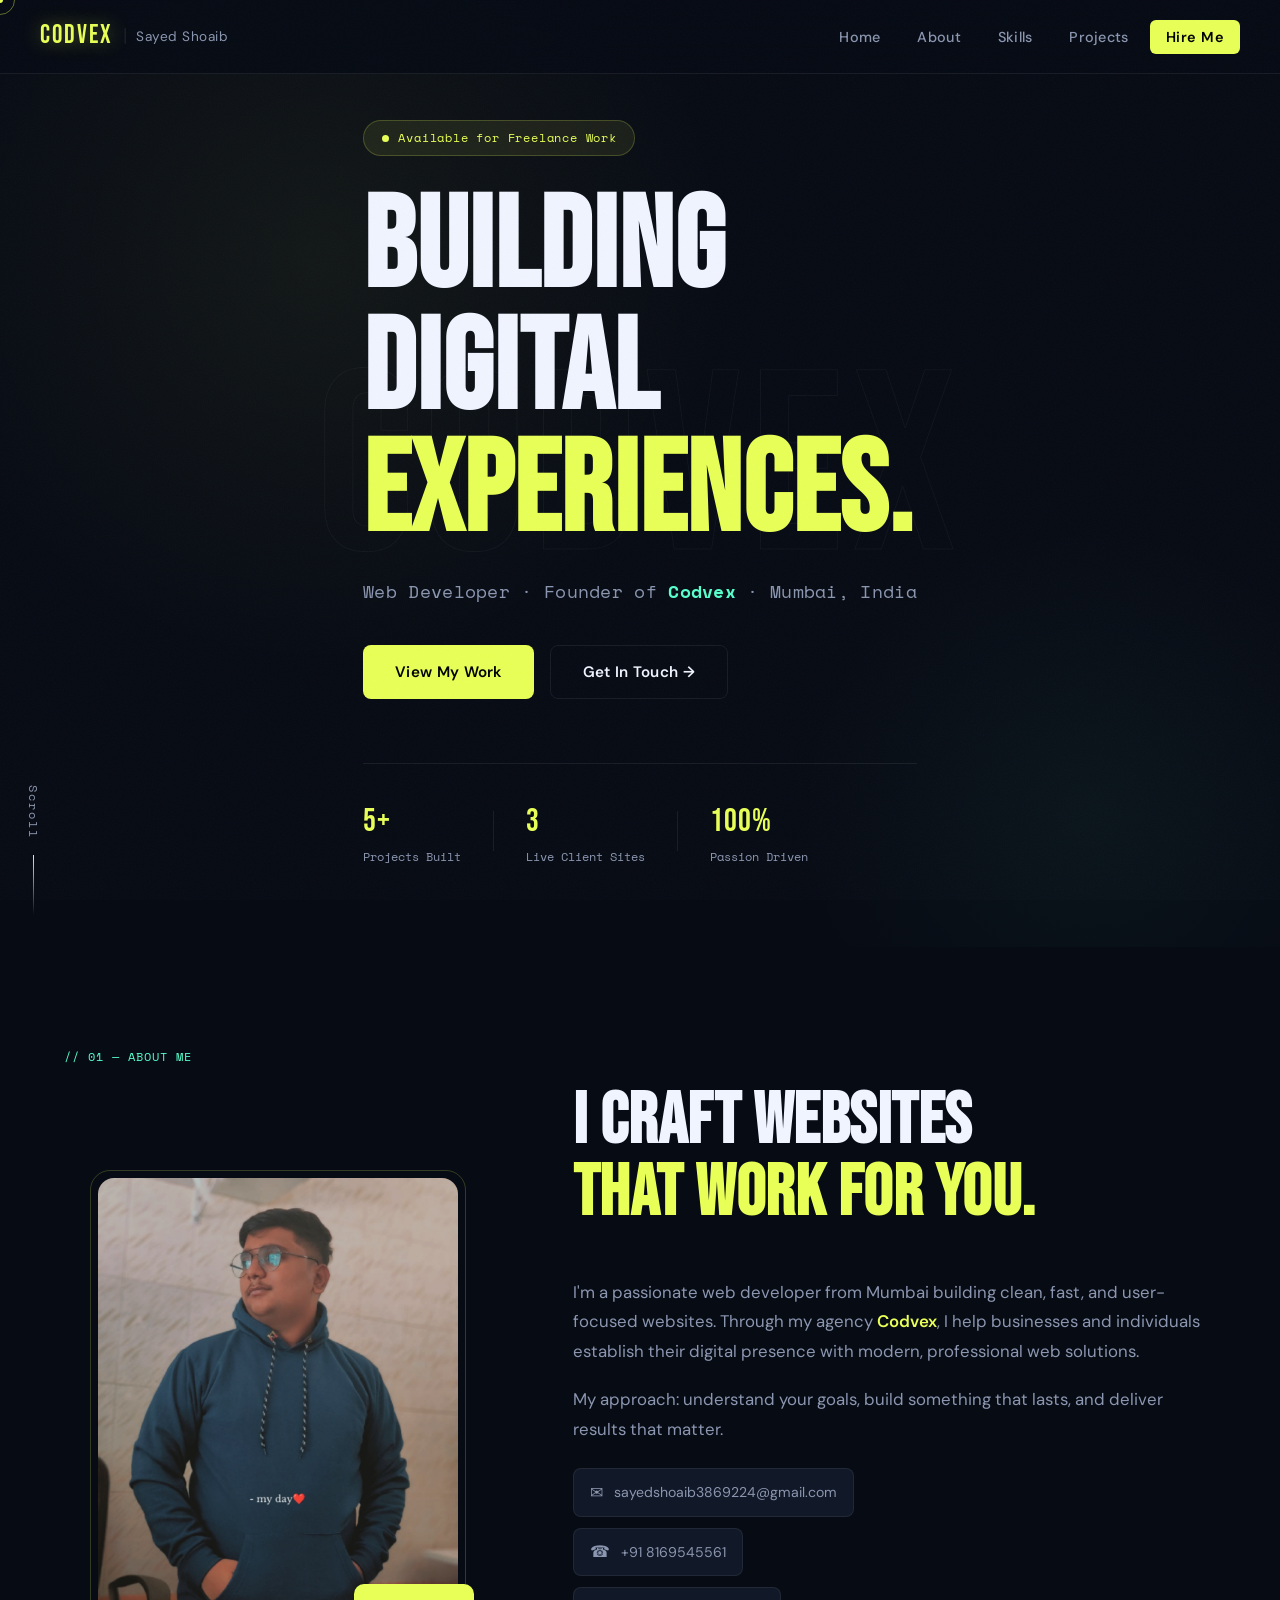
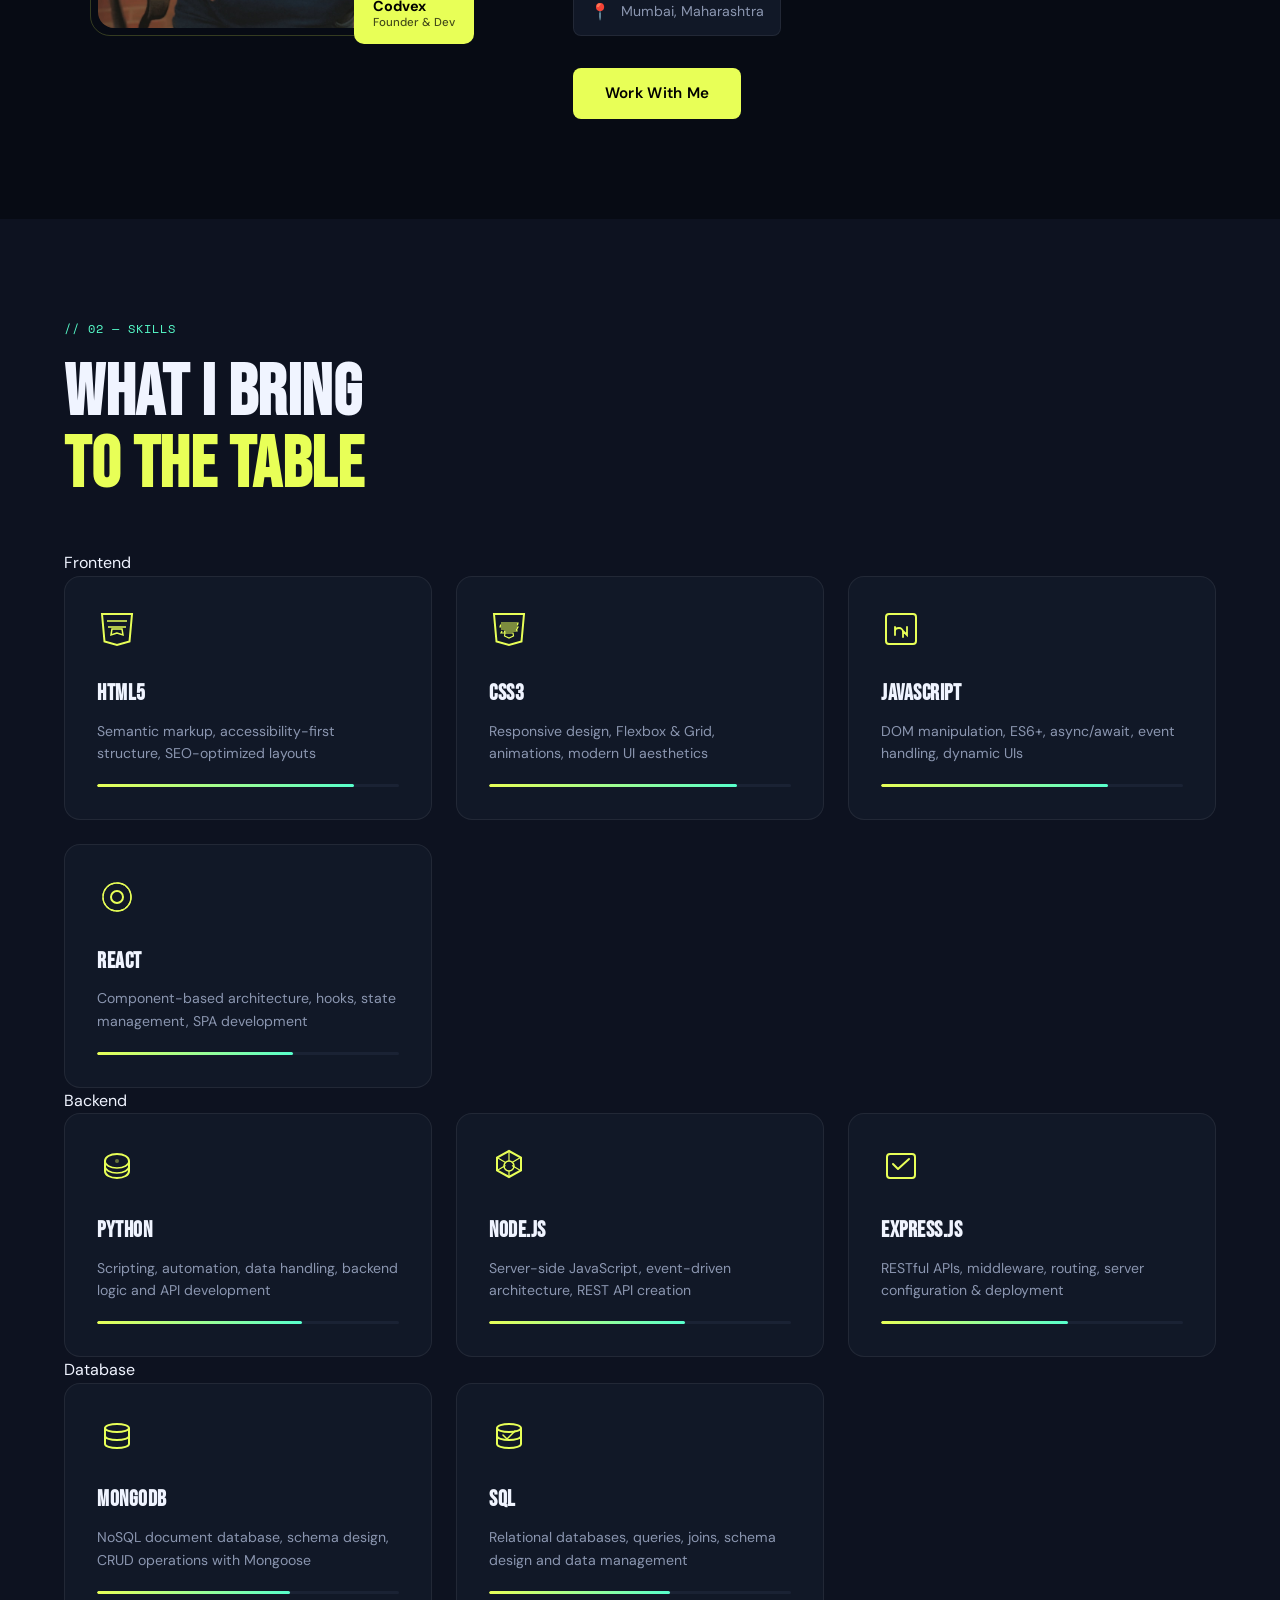
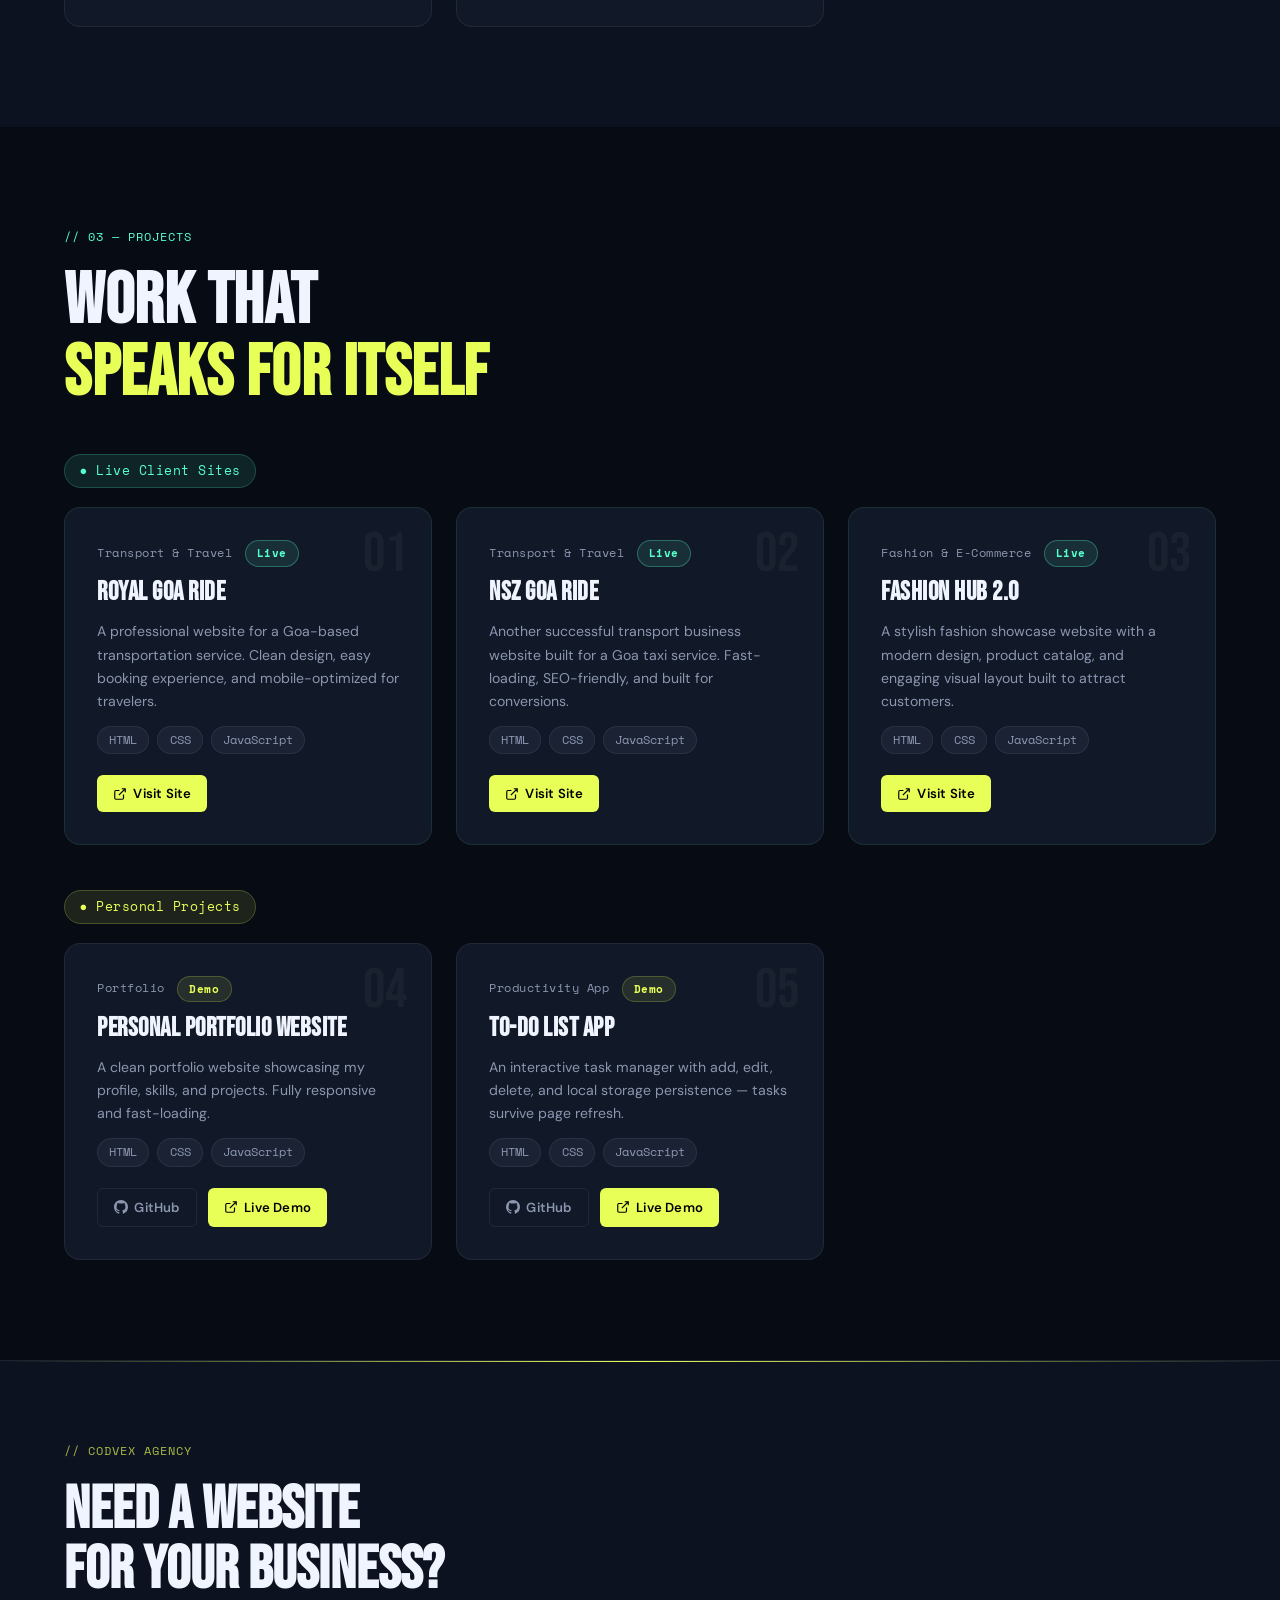
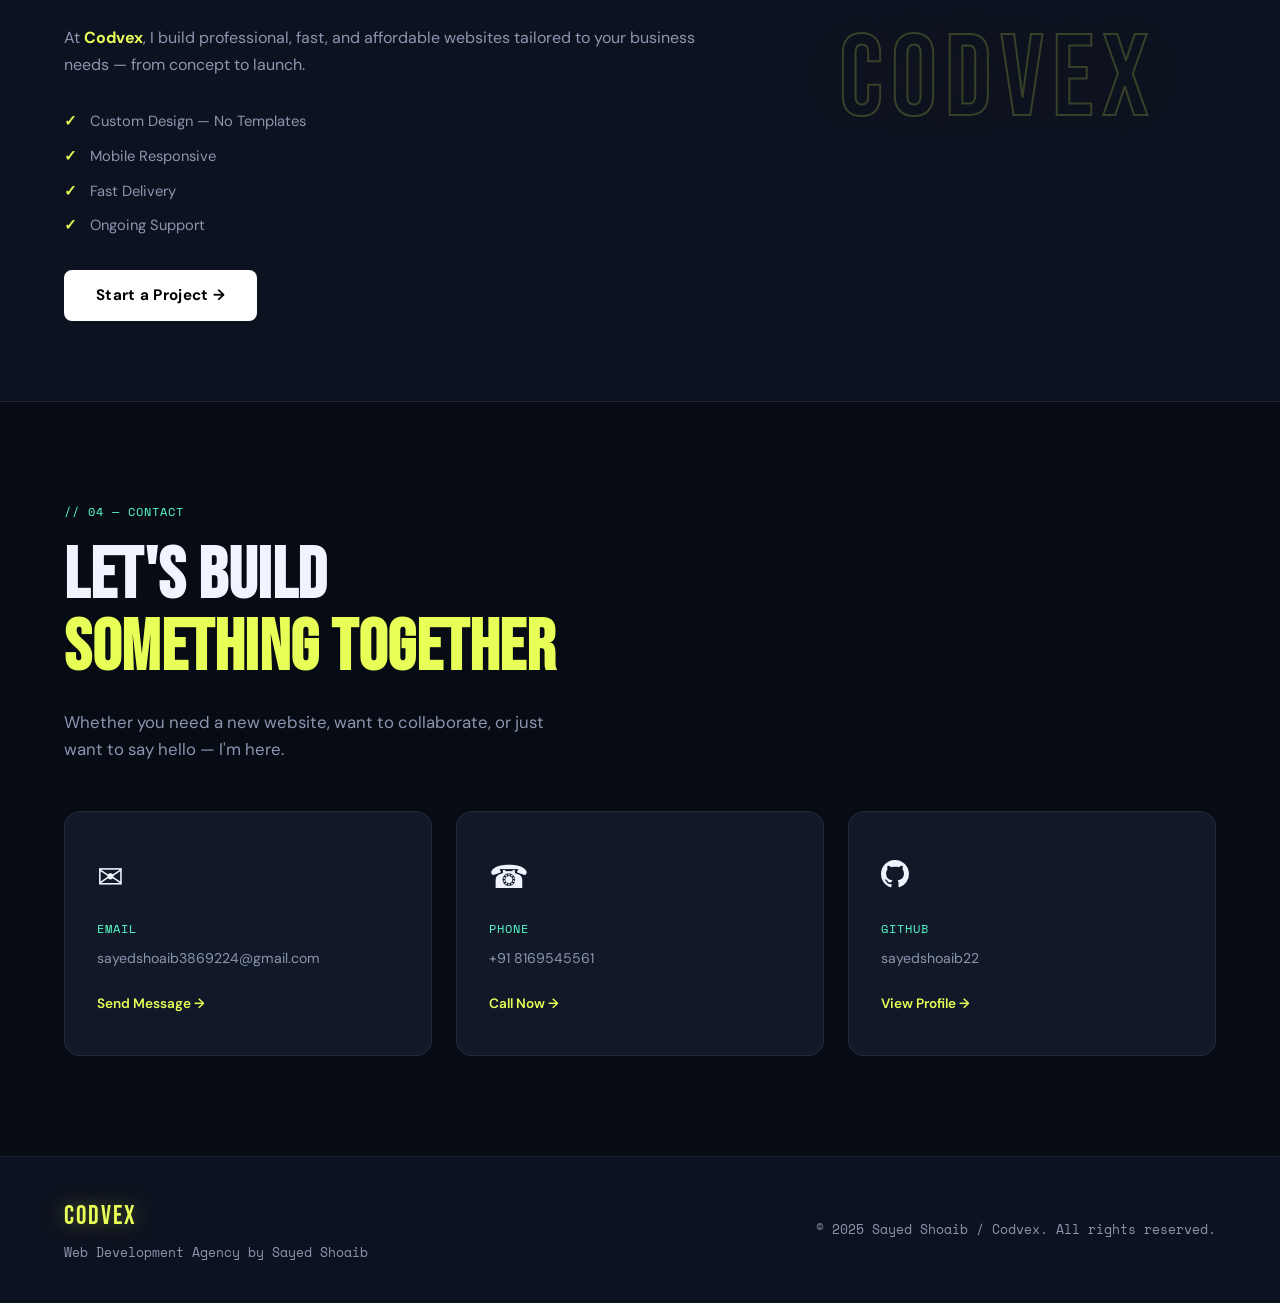
==== commit 1b3607d6: "Refactor skills section with new categories and skills Updated skills section with new skill categor" ====
--- a/index.html
+++ b/index.html
@@ -132,56 +132,109 @@
     <div class="container">
         <div class="section-label">// 02 — Skills</div>
         <h2 class="section-title">What I Bring<br><em>to the Table</em></h2>
-        <div class="skills-grid">
-            <div class="skill-item">
-                <div class="skill-icon">
-                    <svg viewBox="0 0 40 40" fill="none"><path d="M5 5l2.5 27.5L20 36l12.5-3.5L35 5H5z" stroke="currentColor" stroke-width="2" fill="none"/><path d="M10 12h20M11 18h18M20 24l-6 2 1-6h10l1 6-6-2z" stroke="currentColor" stroke-width="1.5"/></svg>
-                </div>
-                <h3>HTML5</h3>
-                <p>Semantic markup, accessibility-first structure, SEO-optimized layouts</p>
-                <div class="skill-bar"><div class="skill-fill" style="--w:85%"></div></div>
-            </div>
-            <div class="skill-item">
-                <div class="skill-icon">
-                    <svg viewBox="0 0 40 40" fill="none"><path d="M5 5l2.5 27.5L20 36l12.5-3.5L35 5H5z" stroke="currentColor" stroke-width="2"/><path d="M13 22l-1 2h4l-.5 3L20 29l4.5-2-.5-3h-8l-.5-2H28l-.5-2H12.5L12 20h16l1-2H11l.5-2h17l.5-2H12" stroke="currentColor" stroke-width="1.2"/></svg>
-                </div>
-                <h3>CSS3</h3>
-                <p>Responsive design, animations, Flexbox & Grid, modern aesthetics</p>
-                <div class="skill-bar"><div class="skill-fill" style="--w:80%"></div></div>
-            </div>
-            <div class="skill-item">
-                <div class="skill-icon">
-                    <svg viewBox="0 0 40 40" fill="none"><rect x="5" y="5" width="30" height="30" rx="3" stroke="currentColor" stroke-width="2"/><path d="M14 26v-8M14 22c0-2 2-3 4-3s4 1.5 4 4v5M26 18v8l-4-4" stroke="currentColor" stroke-width="1.8" stroke-linecap="round"/></svg>
-                </div>
-                <h3>JavaScript</h3>
-                <p>DOM manipulation, event handling, local storage, dynamic UIs</p>
-                <div class="skill-bar"><div class="skill-fill" style="--w:70%"></div></div>
-            </div>
-            <div class="skill-item">
-                <div class="skill-icon">
-                    <svg viewBox="0 0 40 40" fill="none"><circle cx="20" cy="20" r="15" stroke="currentColor" stroke-width="2"/><path d="M20 5c0 0 10 8 10 15S20 35 20 35M20 5c0 0-10 8-10 15S20 35 20 35M5 20h30" stroke="currentColor" stroke-width="1.5"/></svg>
-                </div>
-                <h3>Responsive Design</h3>
-                <p>Mobile-first, cross-browser compatibility, pixel-perfect on all devices</p>
-                <div class="skill-bar"><div class="skill-fill" style="--w:82%"></div></div>
-            </div>
-            <div class="skill-item">
-                <div class="skill-icon">
-                    <svg viewBox="0 0 40 40" fill="none"><circle cx="20" cy="20" r="12" stroke="currentColor" stroke-width="2"/><path d="M20 8v24M8 20h24M12 12l16 16M12 28l16-16" stroke="currentColor" stroke-width="1.2"/></svg>
-                </div>
-                <h3>Git & GitHub</h3>
-                <p>Version control, collaborative workflows, open-source contribution</p>
-                <div class="skill-bar"><div class="skill-fill" style="--w:65%"></div></div>
-            </div>
-            <div class="skill-item">
-                <div class="skill-icon">
-                    <svg viewBox="0 0 40 40" fill="none"><rect x="5" y="8" width="30" height="24" rx="3" stroke="currentColor" stroke-width="2"/><path d="M13 16l4 4-4 4M21 24h6" stroke="currentColor" stroke-width="2" stroke-linecap="round"/></svg>
-                </div>
-                <h3>Netlify / Hosting</h3>
-                <p>Deploying live websites, domain management, continuous delivery</p>
-                <div class="skill-bar"><div class="skill-fill" style="--w:75%"></div></div>
-            </div>
-        </div>
+
+        <!-- Frontend -->
+        <div class="skill-category">
+            <div class="skill-category-header">
+                <span class="skill-cat-tag frontend">Frontend</span>
+                <div class="skill-cat-line"></div>
+            </div>
+            <div class="skills-grid">
+                <div class="skill-item">
+                    <div class="skill-icon">
+                        <svg viewBox="0 0 40 40" fill="none"><path d="M5 5l2.5 27.5L20 36l12.5-3.5L35 5H5z" stroke="currentColor" stroke-width="2"/><path d="M10 12h20M11 18h18M20 24l-6 2 1-6h10l1 6-6-2z" stroke="currentColor" stroke-width="1.5"/></svg>
+                    </div>
+                    <h3>HTML5</h3>
+                    <p>Semantic markup, accessibility-first structure, SEO-optimized layouts</p>
+                    <div class="skill-bar"><div class="skill-fill" style="--w:85%"></div></div>
+                </div>
+                <div class="skill-item">
+                    <div class="skill-icon">
+                        <svg viewBox="0 0 40 40" fill="none"><path d="M5 5l2.5 27.5L20 36l12.5-3.5L35 5H5z" stroke="currentColor" stroke-width="2"/><path d="M13 22l-1 2h4l-.5 3L20 29l4.5-2-.5-3h-8l-.5-2H28l-.5-2H12.5L12 20h16l1-2H11l.5-2h17l.5-2H12" stroke="currentColor" stroke-width="1.2"/></svg>
+                    </div>
+                    <h3>CSS3</h3>
+                    <p>Responsive design, Flexbox & Grid, animations, modern UI aesthetics</p>
+                    <div class="skill-bar"><div class="skill-fill" style="--w:82%"></div></div>
+                </div>
+                <div class="skill-item">
+                    <div class="skill-icon">
+                        <svg viewBox="0 0 40 40" fill="none"><rect x="5" y="5" width="30" height="30" rx="3" stroke="currentColor" stroke-width="2"/><path d="M14 26v-8M14 22c0-2 2-3 4-3s4 1.5 4 4v5M26 18v8l-4-4" stroke="currentColor" stroke-width="1.8" stroke-linecap="round"/></svg>
+                    </div>
+                    <h3>JavaScript</h3>
+                    <p>DOM manipulation, ES6+, async/await, event handling, dynamic UIs</p>
+                    <div class="skill-bar"><div class="skill-fill" style="--w:75%"></div></div>
+                </div>
+                <div class="skill-item">
+                    <div class="skill-icon">
+                        <svg viewBox="0 0 40 40" fill="none"><circle cx="20" cy="20" r="6" stroke="currentColor" stroke-width="2"/><circle cx="20" cy="20" r="14" stroke="currentColor" stroke-width="1.2" stroke-dasharray="3 2"/><path d="M20 6C12 6 6 12 6 20M20 34c8 0 14-6 14-14M6 20c0 8 6 14 14 14M34 20c0-8-6-14-14-14" stroke="currentColor" stroke-width="1.5"/></svg>
+                    </div>
+                    <h3>React</h3>
+                    <p>Component-based architecture, hooks, state management, SPA development</p>
+                    <div class="skill-bar"><div class="skill-fill" style="--w:65%"></div></div>
+                </div>
+            </div>
+        </div>
+
+        <!-- Backend -->
+        <div class="skill-category">
+            <div class="skill-category-header">
+                <span class="skill-cat-tag backend">Backend</span>
+                <div class="skill-cat-line"></div>
+            </div>
+            <div class="skills-grid">
+                <div class="skill-item">
+                    <div class="skill-icon">
+                        <svg viewBox="0 0 40 40" fill="none"><path d="M20 8C13 8 8 11 8 15v10c0 4 5 7 12 7s12-3 12-7V15c0-4-5-7-12-7z" stroke="currentColor" stroke-width="2"/><path d="M8 15c0 4 5 7 12 7s12-3 12-7M8 20c0 4 5 7 12 7s12-3 12-7" stroke="currentColor" stroke-width="1.5"/><circle cx="20" cy="15" r="2" fill="currentColor" opacity=".4"/></svg>
+                    </div>
+                    <h3>Python</h3>
+                    <p>Scripting, automation, data handling, backend logic and API development</p>
+                    <div class="skill-bar"><div class="skill-fill" style="--w:68%"></div></div>
+                </div>
+                <div class="skill-item">
+                    <div class="skill-icon">
+                        <svg viewBox="0 0 40 40" fill="none"><path d="M20 5l12 6.5v13L20 31 8 24.5v-13L20 5z" stroke="currentColor" stroke-width="2"/><circle cx="20" cy="20" r="5" stroke="currentColor" stroke-width="1.5"/><path d="M20 5v10M8 11.5l8.5 5M31.5 11.5L23 16.5M20 25v6M8 24.5l8.5-5M31.5 24.5L23 19.5" stroke="currentColor" stroke-width="1.2"/></svg>
+                    </div>
+                    <h3>Node.js</h3>
+                    <p>Server-side JavaScript, event-driven architecture, REST API creation</p>
+                    <div class="skill-bar"><div class="skill-fill" style="--w:65%"></div></div>
+                </div>
+                <div class="skill-item">
+                    <div class="skill-icon">
+                        <svg viewBox="0 0 40 40" fill="none"><rect x="6" y="8" width="28" height="24" rx="3" stroke="currentColor" stroke-width="2"/><path d="M12 18l5 5 11-10" stroke="currentColor" stroke-width="2" stroke-linecap="round" stroke-linejoin="round"/></svg>
+                    </div>
+                    <h3>Express.js</h3>
+                    <p>RESTful APIs, middleware, routing, server configuration & deployment</p>
+                    <div class="skill-bar"><div class="skill-fill" style="--w:62%"></div></div>
+                </div>
+            </div>
+        </div>
+
+        <!-- Database -->
+        <div class="skill-category">
+            <div class="skill-category-header">
+                <span class="skill-cat-tag database">Database</span>
+                <div class="skill-cat-line"></div>
+            </div>
+            <div class="skills-grid">
+                <div class="skill-item">
+                    <div class="skill-icon">
+                        <svg viewBox="0 0 40 40" fill="none"><ellipse cx="20" cy="12" rx="12" ry="4" stroke="currentColor" stroke-width="2"/><path d="M8 12v8c0 2.2 5.4 4 12 4s12-1.8 12-4v-8" stroke="currentColor" stroke-width="2"/><path d="M8 20v8c0 2.2 5.4 4 12 4s12-1.8 12-4v-8" stroke="currentColor" stroke-width="2"/></svg>
+                    </div>
+                    <h3>MongoDB</h3>
+                    <p>NoSQL document database, schema design, CRUD operations with Mongoose</p>
+                    <div class="skill-bar"><div class="skill-fill" style="--w:64%"></div></div>
+                </div>
+                <div class="skill-item">
+                    <div class="skill-icon">
+                        <svg viewBox="0 0 40 40" fill="none"><ellipse cx="20" cy="12" rx="12" ry="4" stroke="currentColor" stroke-width="2"/><path d="M8 12v8c0 2.2 5.4 4 12 4s12-1.8 12-4v-8M8 20v8c0 2.2 5.4 4 12 4s12-1.8 12-4v-8" stroke="currentColor" stroke-width="2"/><path d="M14 19l4 4 8-8" stroke="currentColor" stroke-width="1.5" stroke-linecap="round"/></svg>
+                    </div>
+                    <h3>SQL</h3>
+                    <p>Relational databases, queries, joins, schema design and data management</p>
+                    <div class="skill-bar"><div class="skill-fill" style="--w:60%"></div></div>
+                </div>
+            </div>
+        </div>
+
     </div>
 </section>
 
--- a/style.css
+++ b/style.css
@@ -1,473 +1,628 @@
-@import url('https://fonts.googleapis.com/css2?family=Inter:wght@300;400;500;600;700&family=Poppins:wght@300;400;500;600;700&display=swap');
-
-* {
-    margin: 0;
-    padding: 0;
-    box-sizing: border-box;
-}
+@import url('https://fonts.googleapis.com/css2?family=Bebas+Neue&family=DM+Sans:ital,opsz,wght@0,9..40,300;0,9..40,400;0,9..40,500;0,9..40,600;1,9..40,300&family=Space+Mono:wght@400;700&display=swap');
+
+/* ==============================
+   CSS VARIABLES
+============================== */
+:root {
+    --bg: #070B14;
+    --bg2: #0D1220;
+    --surface: #111827;
+    --surface2: #1a2234;
+    --accent: #E8FF57;
+    --accent2: #57FFCC;
+    --text: #F0F4FF;
+    --text-muted: #8B96B0;
+    --border: rgba(255,255,255,0.07);
+    --font-display: 'Bebas Neue', cursive;
+    --font-body: 'DM Sans', sans-serif;
+    --font-mono: 'Space Mono', monospace;
+}
+
+/* ==============================
+   RESET & BASE
+============================== */
+*, *::before, *::after { margin: 0; padding: 0; box-sizing: border-box; }
+
+html { scroll-behavior: smooth; }
 
 body {
-    font-family: 'Inter', -apple-system, BlinkMacSystemFont, 'Segoe UI', Roboto, sans-serif;
+    font-family: var(--font-body);
+    background: var(--bg);
+    color: var(--text);
     line-height: 1.6;
-    color: #1a1a1a;
-    background: linear-gradient(135deg, #0f172a, #1e293b, #334155);
+    overflow-x: hidden;
+}
+
+.container { max-width: 1200px; margin: 0 auto; padding: 0 24px; }
+
+/* ==============================
+   NOISE OVERLAY
+============================== */
+.noise {
+    position: fixed; inset: 0;
+    pointer-events: none; z-index: 1000;
+    opacity: 0.03;
+    background-image: url("data:image/svg+xml,%3Csvg viewBox='0 0 200 200' xmlns='http://www.w3.org/2000/svg'%3E%3Cfilter id='n'%3E%3CfeTurbulence type='fractalNoise' baseFrequency='0.85' numOctaves='4' stitchTiles='stitch'/%3E%3C/filter%3E%3Crect width='100%25' height='100%25' filter='url(%23n)'/%3E%3C/svg%3E");
+    background-size: 200px;
+}
+
+/* ==============================
+   CURSOR
+============================== */
+.cursor-dot, .cursor-ring {
+    position: fixed; pointer-events: none;
+    border-radius: 50%; z-index: 9999;
+    transform: translate(-50%, -50%);
+    transition: transform 0.15s ease;
+}
+.cursor-dot { width: 6px; height: 6px; background: var(--accent); top: 0; left: 0; }
+.cursor-ring { width: 30px; height: 30px; border: 1.5px solid rgba(232,255,87,0.4); top: 0; left: 0; transition: top 0.1s, left 0.1s, width 0.3s, height 0.3s; }
+body:has(a:hover) .cursor-ring { width: 48px; height: 48px; border-color: var(--accent); }
+
+/* ==============================
+   HEADER
+============================== */
+header {
+    position: fixed; top: 0; width: 100%; z-index: 900;
+    background: rgba(7, 11, 20, 0.85);
+    backdrop-filter: blur(16px);
+    border-bottom: 1px solid var(--border);
+    transition: background 0.3s;
+}
+header.scrolled { background: rgba(7, 11, 20, 0.97); }
+
+.nav {
+    display: flex; align-items: center;
+    justify-content: space-between;
+    padding: 1rem 0;
+}
+
+.logo { display: flex; align-items: center; gap: 0.6rem; }
+.logo-agency {
+    font-family: var(--font-display);
+    font-size: 1.6rem; letter-spacing: 2px;
+    color: var(--accent);
+    text-shadow: 0 0 20px rgba(232,255,87,0.4);
+}
+.logo-divider { color: var(--border); font-size: 1.2rem; }
+.logo-name { font-size: 0.85rem; color: var(--text-muted); font-weight: 400; letter-spacing: 0.5px; }
+
+.nav-links { display: flex; list-style: none; gap: 0.3rem; }
+.nav-links a {
+    text-decoration: none; color: var(--text-muted);
+    font-size: 0.9rem; font-weight: 500;
+    padding: 0.5rem 1rem; border-radius: 6px;
+    transition: all 0.25s;
+    letter-spacing: 0.3px;
+}
+.nav-links a:hover { color: var(--text); background: var(--surface); }
+.nav-links a.nav-cta {
+    background: var(--accent); color: #000;
+    font-weight: 600; letter-spacing: 0.5px;
+}
+.nav-links a.nav-cta:hover { background: #d4eb3a; transform: translateY(-2px); }
+
+.hamburger {
+    display: none; flex-direction: column; gap: 5px;
+    background: none; border: none; cursor: pointer;
+    padding: 0.5rem;
+}
+.hamburger span {
+    display: block; width: 24px; height: 2px;
+    background: var(--text); border-radius: 2px;
+    transition: all 0.3s;
+}
+
+/* ==============================
+   MOBILE MENU
+============================== */
+.mobile-menu {
+    display: none; position: fixed;
+    top: 60px; left: 0; right: 0;
+    background: var(--bg2); z-index: 899;
+    padding: 1.5rem;
+    border-bottom: 1px solid var(--border);
+    transform: translateY(-100%);
+    transition: transform 0.3s ease;
+}
+.mobile-menu.open { transform: translateY(0); }
+.mobile-menu ul { list-style: none; }
+.mobile-menu ul li { border-bottom: 1px solid var(--border); }
+.mobile-menu ul li a {
+    display: block; padding: 1rem 0;
+    color: var(--text); text-decoration: none;
+    font-size: 1.1rem; font-weight: 500;
+    transition: color 0.2s;
+}
+.mobile-menu ul li a:hover { color: var(--accent); }
+
+/* ==============================
+   HERO
+============================== */
+.hero {
     min-height: 100vh;
-}
-
-.container {
-    max-width: 1200px;
-    margin: 0 auto;
-    padding: 0 20px;
-}
-
-/* Header */
-header {
-    background: rgba(15, 23, 42, 0.95);
-    backdrop-filter: blur(10px);
-    position: fixed;
-    width: 100%;
-    top: 0;
-    z-index: 1000;
-    box-shadow: 0 4px 20px rgba(0, 0, 0, 0.3);
-    border-bottom: 1px solid rgba(56, 189, 248, 0.2);
-}
-
-nav {
-    display: flex;
-    justify-content: space-between;
-    align-items: center;
-    padding: 1rem 0;
-}
-
-.logo {
-    font-family: 'Poppins', sans-serif;
-    font-size: 1.8rem;
-    font-weight: 700;
-    color: #38bdf8;
-    text-shadow: 0 0 20px rgba(56, 189, 248, 0.3);
-}
-
-.nav-links {
-    display: flex;
-    list-style: none;
-    gap: 2rem;
-}
-
-.nav-links a {
-    text-decoration: none;
-    color: #e2e8f0;
-    font-weight: 500;
-    transition: all 0.3s ease;
-    position: relative;
-    padding: 0.5rem 1rem;
-    border-radius: 8px;
-}
-
-.nav-links a:hover {
-    color: #38bdf8;
-    background: rgba(56, 189, 248, 0.1);
-    transform: translateY(-2px);
-}
-
-.nav-links a::after {
-    content: '';
-    position: absolute;
-    bottom: -5px;
-    left: 50%;
-    transform: translateX(-50%);
-    width: 0;
-    height: 2px;
-    background: linear-gradient(90deg, #38bdf8, #06b6d4);
-    transition: width 0.3s ease;
-}
-
-.nav-links a:hover::after {
-    width: 100%;
-}
-
-/* Hero Section */
-.hero {
-    background: linear-gradient(135deg, #0f172a, #1e293b, #334155);
-    color: white;
+    background: var(--bg);
+    display: flex; align-items: center;
+    position: relative; overflow: hidden;
     padding: 120px 0 80px;
-    text-align: center;
-    min-height: 100vh;
-    display: flex;
-    align-items: center;
-    justify-content: center;
-    position: relative;
-    overflow: hidden;
 }
 
 .hero::before {
     content: '';
     position: absolute;
-    top: 0;
-    left: 0;
-    right: 0;
-    bottom: 0;
-    background: radial-gradient(circle at 20% 80%, rgba(56, 189, 248, 0.1) 0%, transparent 50%),
-                radial-gradient(circle at 80% 20%, rgba(6, 182, 212, 0.1) 0%, transparent 50%);
+    top: -20%; left: -10%;
+    width: 70vw; height: 70vw;
+    background: radial-gradient(circle, rgba(232,255,87,0.05) 0%, transparent 65%);
     pointer-events: none;
 }
-
-.hero-content {
-    position: relative;
-    z-index: 1;
-}
-
-.hero-content h1 {
-    font-family: 'Poppins', sans-serif;
-    font-size: 3.5rem;
-    margin-bottom: 1rem;
-    font-weight: 700;
-    background: linear-gradient(135deg, #38bdf8, #06b6d4, #0ea5e9);
-    -webkit-background-clip: text;
-    -webkit-text-fill-color: transparent;
-    background-clip: text;
-    text-shadow: 0 0 40px rgba(56, 189, 248, 0.3);
-}
-
-.hero-content p {
-    font-size: 1.3rem;
-    margin-bottom: 2rem;
-    opacity: 0.9;
-    color: #cbd5e1;
-    font-weight: 400;
-}
-
-.cta-button {
-    display: inline-block;
-    padding: 15px 35px;
-    background: linear-gradient(135deg, #38bdf8, #06b6d4);
-    color: white;
-    text-decoration: none;
-    border-radius: 50px;
-    font-weight: 600;
-    font-family: 'Poppins', sans-serif;
-    transition: all 0.3s ease;
-    border: 2px solid transparent;
-    box-shadow: 0 8px 25px rgba(56, 189, 248, 0.3);
-}
-
-.cta-button:hover {
-    transform: translateY(-3px);
-    box-shadow: 0 12px 35px rgba(56, 189, 248, 0.4);
-    background: linear-gradient(135deg, #0ea5e9, #0284c7);
-}
-
-/* Sections */
-.section {
-    padding: 80px 0;
-    background: linear-gradient(135deg, #f8fafc, #f1f5f9);
-    margin: 2rem 0;
-    border-radius: 25px;
-    box-shadow: 0 15px 40px rgba(0, 0, 0, 0.1);
-    border: 1px solid rgba(226, 232, 240, 0.5);
-}
-
-.section h2 {
-    text-align: center;
-    font-family: 'Poppins', sans-serif;
-    font-size: 2.5rem;
-    margin-bottom: 3rem;
-    color: #0f172a;
-    position: relative;
-    font-weight: 600;
-}
-
-.section h2::after {
+.hero::after {
     content: '';
     position: absolute;
-    bottom: -10px;
-    left: 50%;
-    transform: translateX(-50%);
-    width: 80px;
-    height: 4px;
-    background: linear-gradient(135deg, #38bdf8, #06b6d4);
-    border-radius: 2px;
-}
-
-/* About Section */
-.about-content {
-    display: grid;
-    grid-template-columns: 1fr 2fr;
-    gap: 3rem;
-    align-items: center;
-}
-
-.about-image {
-    width: 250px;
-    height: 250px;
-    border-radius: 50%;
-    background: linear-gradient(135deg, #38bdf8, #06b6d4);
-    display: flex;
-    align-items: center;
-    justify-content: center;
-    font-size: 4rem;
-    color: white;
+    bottom: -20%; right: -10%;
+    width: 50vw; height: 50vw;
+    background: radial-gradient(circle, rgba(87,255,204,0.04) 0%, transparent 65%);
+    pointer-events: none;
+}
+
+.hero-bg-text {
+    position: absolute;
+    font-family: var(--font-display);
+    font-size: clamp(120px, 20vw, 280px);
+    color: transparent;
+    -webkit-text-stroke: 1px rgba(255,255,255,0.04);
+    top: 50%; left: 50%;
+    transform: translate(-50%, -50%);
+    white-space: nowrap;
+    pointer-events: none;
+    letter-spacing: 8px;
+    user-select: none;
+}
+
+.hero-inner { position: relative; z-index: 2; }
+
+.hero-badge {
+    display: inline-flex; align-items: center; gap: 0.6rem;
+    background: rgba(232,255,87,0.08);
+    border: 1px solid rgba(232,255,87,0.2);
+    color: var(--accent);
+    font-family: var(--font-mono);
+    font-size: 0.78rem; letter-spacing: 0.8px;
+    padding: 0.45rem 1.1rem;
+    border-radius: 100px;
+    margin-bottom: 2rem;
+}
+.badge-dot {
+    width: 7px; height: 7px; border-radius: 50%;
+    background: var(--accent);
+    animation: pulse 2s infinite;
+}
+@keyframes pulse { 0%,100% { opacity: 1; } 50% { opacity: 0.4; } }
+
+.hero-title {
+    font-family: var(--font-display);
+    font-size: clamp(64px, 10vw, 130px);
+    line-height: 0.95;
+    letter-spacing: 1px;
+    margin-bottom: 1.5rem;
+}
+.hero-title .title-line { display: block; color: var(--text); }
+.hero-title .accent { color: var(--accent); }
+
+.hero-sub {
+    font-size: 1.1rem; color: var(--text-muted);
+    margin-bottom: 2.5rem; font-weight: 300;
+    font-family: var(--font-mono); letter-spacing: 0.3px;
+}
+.hero-sub strong { color: var(--accent2); font-weight: 600; }
+
+.hero-actions { display: flex; gap: 1rem; flex-wrap: wrap; margin-bottom: 4rem; }
+
+.hero-stats {
+    display: flex; align-items: center; gap: 2rem;
+    padding-top: 2rem;
+    border-top: 1px solid var(--border);
+}
+.stat { display: flex; flex-direction: column; }
+.stat-num {
+    font-family: var(--font-display);
+    font-size: 2rem; color: var(--accent); letter-spacing: 1px;
+}
+.stat-label { font-size: 0.78rem; color: var(--text-muted); font-family: var(--font-mono); }
+.stat-divider { width: 1px; height: 40px; background: var(--border); }
+
+.scroll-indicator {
+    position: absolute; bottom: 2rem; left: 24px;
+    display: flex; align-items: center; gap: 1rem;
+    font-family: var(--font-mono); font-size: 0.72rem;
+    color: var(--text-muted); letter-spacing: 2px;
+    writing-mode: vertical-rl;
+}
+.scroll-line {
+    width: 1px; height: 60px;
+    background: linear-gradient(to bottom, var(--accent), transparent);
+    animation: scrollLine 2s ease-in-out infinite;
+}
+@keyframes scrollLine { 0%,100% { transform: scaleY(0); transform-origin: top; } 50% { transform: scaleY(1); } }
+
+/* ==============================
+   BUTTONS
+============================== */
+.btn {
+    display: inline-flex; align-items: center; gap: 0.5rem;
+    font-family: var(--font-body); font-weight: 600;
+    font-size: 0.95rem; padding: 0.85rem 2rem;
+    border-radius: 8px; text-decoration: none;
+    transition: all 0.25s; letter-spacing: 0.3px;
+    cursor: pointer; border: none;
+}
+.btn-primary {
+    background: var(--accent); color: #000;
+}
+.btn-primary:hover { background: #d4eb3a; transform: translateY(-3px); box-shadow: 0 12px 30px rgba(232,255,87,0.25); }
+.btn-ghost {
+    background: transparent; color: var(--text);
+    border: 1px solid var(--border);
+}
+.btn-ghost:hover { border-color: rgba(255,255,255,0.25); background: var(--surface); }
+.btn-white {
+    background: white; color: #000; font-weight: 700;
+}
+.btn-white:hover { background: var(--accent); transform: translateY(-3px); }
+.mt-btn { margin-top: 2rem; }
+
+/* ==============================
+   SECTIONS
+============================== */
+.section { padding: 100px 0; }
+.section-label {
+    font-family: var(--font-mono); font-size: 0.78rem;
+    color: var(--accent2); letter-spacing: 1px;
+    margin-bottom: 1.2rem; text-transform: uppercase;
+}
+.section-label.light { color: rgba(232,255,87,0.7); }
+.section-title {
+    font-family: var(--font-display);
+    font-size: clamp(40px, 6vw, 72px);
+    line-height: 1; letter-spacing: 0.5px;
+    margin-bottom: 3rem; color: var(--text);
+}
+.section-title em { color: var(--accent); font-style: normal; }
+
+/* ==============================
+   ABOUT
+============================== */
+.about-section { background: var(--bg); }
+
+.about-grid {
+    display: grid; grid-template-columns: 1fr 1.5fr;
+    gap: 5rem; align-items: center;
+}
+
+.about-img-wrap {
+    position: relative; width: 100%; max-width: 360px;
     margin: 0 auto;
-    overflow: hidden;
-    box-shadow: 0 15px 40px rgba(56, 189, 248, 0.3);
-    border: 4px solid rgba(56, 189, 248, 0.2);
-}
-
-.about-image img {
-    width: 100%;
-    height: 100%;
+}
+.about-img-wrap img, .img-placeholder {
+    width: 100%; aspect-ratio: 4/5;
     object-fit: cover;
-    border-radius: 50%;
-}
-
-.about-text p {
-    font-size: 1.1rem;
-    margin-bottom: 1.5rem;
-    text-align: justify;
-    color: #475569;
-    font-weight: 400;
-    line-height: 1.7;
-}
-
-.contact-info {
-    display: flex;
-    flex-direction: column;
-    gap: 0.8rem;
-    margin-top: 2rem;
-}
-
-.contact-info p {
-    padding: 0.8rem;
-    background: rgba(56, 189, 248, 0.05);
-    border-radius: 10px;
-    border-left: 4px solid #38bdf8;
-}
-
-.contact-info span {
-    font-weight: 600;
-    color: #0f172a;
-}
-
-/* Skills Section */
+    border-radius: 16px;
+    display: block;
+}
+.img-placeholder {
+    background: var(--surface2);
+    display: none;
+    align-items: center; justify-content: center;
+    font-family: var(--font-display);
+    font-size: 4rem; color: var(--accent);
+    border-radius: 16px;
+}
+
+.img-frame {
+    position: absolute; inset: -8px;
+    border: 1px solid rgba(232,255,87,0.2);
+    border-radius: 20px; pointer-events: none;
+}
+.img-badge {
+    position: absolute; bottom: -16px; right: -16px;
+    background: var(--accent); color: #000;
+    padding: 0.8rem 1.2rem; border-radius: 10px;
+    font-weight: 700; font-size: 0.9rem;
+    display: flex; flex-direction: column;
+    line-height: 1.3;
+}
+.badge-sub { font-size: 0.72rem; font-weight: 500; opacity: 0.7; }
+
+.about-desc {
+    font-size: 1.05rem; color: var(--text-muted);
+    margin-bottom: 1.2rem; line-height: 1.75;
+}
+.about-desc strong { color: var(--accent); font-weight: 600; }
+
+.contact-chips { display: flex; flex-direction: column; gap: 0.7rem; margin-top: 1.5rem; }
+.chip {
+    display: inline-flex; align-items: center; gap: 0.7rem;
+    padding: 0.65rem 1rem; border-radius: 8px;
+    background: var(--surface); border: 1px solid var(--border);
+    font-size: 0.88rem; color: var(--text-muted);
+    text-decoration: none; transition: all 0.25s;
+    max-width: fit-content;
+}
+.chip:hover { border-color: rgba(232,255,87,0.3); color: var(--text); }
+.chip-icon { font-size: 1rem; }
+
+/* ==============================
+   SKILLS
+============================== */
+.skills-section { background: var(--bg2); }
+
 .skills-grid {
     display: grid;
-    grid-template-columns: repeat(auto-fit, minmax(200px, 1fr));
-    gap: 2rem;
-}
-
-.skill-card {
-    background: linear-gradient(135deg, #0f172a, #1e293b);
-    color: white;
-    padding: 2.5rem;
-    border-radius: 20px;
-    text-align: center;
-    transition: all 0.3s ease;
-    border: 1px solid rgba(56, 189, 248, 0.2);
-    position: relative;
-    overflow: hidden;
-}
-
-.skill-card::before {
+    grid-template-columns: repeat(3, 1fr);
+    gap: 1.5rem;
+}
+.skill-item {
+    background: var(--surface);
+    border: 1px solid var(--border);
+    border-radius: 16px; padding: 2rem;
+    transition: all 0.3s;
+    position: relative; overflow: hidden;
+}
+.skill-item::before {
     content: '';
-    position: absolute;
-    top: 0;
-    left: 0;
-    right: 0;
-    bottom: 0;
-    background: linear-gradient(135deg, rgba(56, 189, 248, 0.1), rgba(6, 182, 212, 0.1));
-    opacity: 0;
-    transition: opacity 0.3s ease;
-}
-
-.skill-card:hover::before {
-    opacity: 1;
-}
-
-.skill-card:hover {
-    transform: translateY(-10px);
-    box-shadow: 0 20px 40px rgba(56, 189, 248, 0.3);
-}
-
-.skill-card h3 {
-    font-family: 'Poppins', sans-serif;
-    font-size: 1.5rem;
-    margin-bottom: 1rem;
-    font-weight: 600;
-    color: #38bdf8;
-    position: relative;
-    z-index: 1;
-}
-
-.skill-card p {
-    position: relative;
-    z-index: 1;
-    color: #cbd5e1;
-}
-
-/* Projects Section */
+    position: absolute; top: 0; left: 0;
+    width: 100%; height: 2px;
+    background: linear-gradient(90deg, var(--accent), var(--accent2));
+    transform: scaleX(0); transform-origin: left;
+    transition: transform 0.4s;
+}
+.skill-item:hover::before { transform: scaleX(1); }
+.skill-item:hover { transform: translateY(-6px); border-color: rgba(232,255,87,0.2); }
+
+.skill-icon { color: var(--accent); margin-bottom: 1.2rem; }
+.skill-icon svg { width: 40px; height: 40px; }
+.skill-item h3 {
+    font-family: var(--font-display);
+    font-size: 1.4rem; letter-spacing: 0.5px;
+    color: var(--text); margin-bottom: 0.5rem;
+}
+.skill-item p { font-size: 0.88rem; color: var(--text-muted); line-height: 1.6; margin-bottom: 1.2rem; }
+
+.skill-bar {
+    height: 3px; background: var(--surface2);
+    border-radius: 3px; overflow: hidden;
+}
+.skill-fill {
+    height: 100%; width: var(--w, 50%);
+    background: linear-gradient(90deg, var(--accent), var(--accent2));
+    border-radius: 3px;
+    animation: fillBar 1.5s ease forwards;
+    transform-origin: left;
+}
+@keyframes fillBar { from { transform: scaleX(0); } to { transform: scaleX(1); } }
+
+/* ==============================
+   PROJECTS
+============================== */
+.projects-section { background: var(--bg); }
+
+.projects-category-label { margin-bottom: 1.5rem; }
+.cat-tag {
+    font-family: var(--font-mono); font-size: 0.8rem;
+    padding: 0.4rem 0.9rem; border-radius: 100px;
+    letter-spacing: 0.5px;
+}
+.cat-tag.live { background: rgba(87,255,204,0.1); color: var(--accent2); border: 1px solid rgba(87,255,204,0.2); }
+.cat-tag.personal { background: rgba(232,255,87,0.1); color: var(--accent); border: 1px solid rgba(232,255,87,0.2); }
+
 .projects-grid {
     display: grid;
-    grid-template-columns: repeat(auto-fit, minmax(350px, 1fr));
-    gap: 2rem;
-}
+    grid-template-columns: repeat(3, 1fr);
+    gap: 1.5rem;
+}
+.projects-grid.featured { grid-template-columns: repeat(3, 1fr); }
 
 .project-card {
-    background: white;
-    border-radius: 20px;
-    overflow: hidden;
-    transition: all 0.3s ease;
-    border: 1px solid rgba(226, 232, 240, 0.8);
-    box-shadow: 0 8px 25px rgba(0, 0, 0, 0.1);
-}
-
-.project-card:hover {
-    transform: translateY(-8px);
-    box-shadow: 0 20px 40px rgba(0, 0, 0, 0.15);
-}
-
-.project-header {
-    background: linear-gradient(135deg, #0f172a, #1e293b);
-    color: white;
-    padding: 2rem;
+    background: var(--surface);
+    border: 1px solid var(--border);
+    border-radius: 16px; padding: 2rem;
+    transition: all 0.3s; display: flex;
+    flex-direction: column; gap: 0.8rem;
+    position: relative; overflow: hidden;
+}
+.project-card::after {
+    content: '';
+    position: absolute; inset: 0;
+    background: linear-gradient(135deg, rgba(232,255,87,0.03), transparent);
+    opacity: 0; transition: opacity 0.3s;
+}
+.project-card:hover::after { opacity: 1; }
+.project-card:hover { transform: translateY(-8px); border-color: rgba(232,255,87,0.25); box-shadow: 0 20px 50px rgba(0,0,0,0.4); }
+
+.client-card { border-color: rgba(87,255,204,0.1); }
+.client-card:hover { border-color: rgba(87,255,204,0.3); }
+
+.project-num {
+    font-family: var(--font-display);
+    font-size: 3.5rem; color: rgba(255,255,255,0.04);
+    line-height: 1; margin-bottom: -0.5rem;
+    position: absolute; top: 1.2rem; right: 1.5rem;
+}
+
+.project-meta { display: flex; align-items: center; gap: 0.8rem; }
+.project-type { font-family: var(--font-mono); font-size: 0.74rem; color: var(--text-muted); letter-spacing: 0.5px; }
+.project-status {
+    font-family: var(--font-mono); font-size: 0.7rem;
+    padding: 0.2rem 0.7rem; border-radius: 100px;
+    font-weight: 700; letter-spacing: 0.5px;
+}
+.project-status.live { background: rgba(87,255,204,0.1); color: var(--accent2); border: 1px solid rgba(87,255,204,0.3); }
+.project-status.demo { background: rgba(232,255,87,0.1); color: var(--accent); border: 1px solid rgba(232,255,87,0.2); }
+
+.project-title {
+    font-family: var(--font-display);
+    font-size: 1.6rem; letter-spacing: 0.5px;
+    color: var(--text); line-height: 1.1;
+}
+
+.project-desc { font-size: 0.88rem; color: var(--text-muted); line-height: 1.65; flex: 1; }
+
+.tech-used { display: flex; flex-wrap: wrap; gap: 0.5rem; }
+.tech-tag {
+    font-family: var(--font-mono); font-size: 0.72rem;
+    padding: 0.25rem 0.7rem; border-radius: 100px;
+    background: var(--surface2); color: var(--text-muted);
+    border: 1px solid var(--border);
+}
+
+.project-links { display: flex; gap: 0.7rem; flex-wrap: wrap; margin-top: auto; padding-top: 0.5rem; }
+.project-link-btn {
+    display: inline-flex; align-items: center; gap: 0.4rem;
+    font-size: 0.82rem; font-weight: 600; font-family: var(--font-body);
+    padding: 0.5rem 1rem; border-radius: 6px;
+    text-decoration: none; transition: all 0.25s;
+    letter-spacing: 0.2px;
+}
+.project-link-btn.primary { background: var(--accent); color: #000; }
+.project-link-btn.primary:hover { background: #d4eb3a; transform: translateY(-2px); }
+.project-link-btn.ghost {
+    background: transparent; color: var(--text-muted);
+    border: 1px solid var(--border);
+}
+.project-link-btn.ghost:hover { color: var(--text); border-color: rgba(255,255,255,0.2); }
+
+/* ==============================
+   AGENCY BANNER
+============================== */
+.agency-banner {
+    background: var(--bg2);
+    border-top: 1px solid var(--border);
+    border-bottom: 1px solid var(--border);
+    padding: 80px 0;
+    position: relative; overflow: hidden;
+}
+.agency-banner::before {
+    content: '';
+    position: absolute; top: 0; left: 0; right: 0;
+    height: 1px;
+    background: linear-gradient(90deg, transparent, var(--accent), transparent);
+}
+
+.agency-inner {
+    display: grid; grid-template-columns: 1.5fr 1fr;
+    gap: 4rem; align-items: center;
+}
+
+.agency-text h2 {
+    font-family: var(--font-display);
+    font-size: clamp(36px, 5vw, 60px);
+    line-height: 1; margin-bottom: 1.5rem;
+    color: var(--text);
+}
+
+.agency-text p { color: var(--text-muted); font-size: 1rem; margin-bottom: 2rem; line-height: 1.7; }
+.agency-text strong { color: var(--accent); }
+
+.agency-features { list-style: none; display: flex; flex-direction: column; gap: 0.7rem; margin-bottom: 2rem; }
+.agency-features li { display: flex; align-items: center; gap: 0.8rem; color: var(--text-muted); font-size: 0.92rem; }
+.agency-features li span { color: var(--accent); font-weight: 700; }
+
+.agency-logo-big {
+    font-family: var(--font-display);
+    font-size: clamp(60px, 9vw, 130px);
+    color: transparent;
+    -webkit-text-stroke: 2px rgba(232,255,87,0.2);
     text-align: center;
-    position: relative;
-}
-
-.project-header::before {
-    content: '';
-    position: absolute;
-    top: 0;
-    left: 0;
-    right: 0;
-    bottom: 0;
-    background: linear-gradient(135deg, rgba(56, 189, 248, 0.1), rgba(6, 182, 212, 0.1));
-}
-
-.project-header h3 {
-    font-family: 'Poppins', sans-serif;
-    position: relative;
-    z-index: 1;
-    font-weight: 600;
-    color: #38bdf8;
-}
-
-.project-content {
-    padding: 2rem;
-}
-
-.project-content h3 {
-    font-family: 'Poppins', sans-serif;
-    font-size: 1.3rem;
-    margin-bottom: 1rem;
-    color: #0f172a;
-    font-weight: 600;
-}
-
-.project-content p {
-    margin-bottom: 1.5rem;
-    color: #475569;
-    line-height: 1.6;
-}
-
-.tech-used {
-    display: flex;
-    flex-wrap: wrap;
-    gap: 0.5rem;
-    margin-bottom: 1.5rem;
-}
-
-.tech-tag {
-    background: linear-gradient(135deg, #38bdf8, #06b6d4);
-    color: white;
-    padding: 0.4rem 1rem;
-    border-radius: 20px;
-    font-size: 0.9rem;
-    font-weight: 500;
-    font-family: 'Poppins', sans-serif;
-    box-shadow: 0 4px 15px rgba(56, 189, 248, 0.3);
-}
-
-.project-link {
-    color: #38bdf8;
-    text-decoration: none;
-    font-weight: 600;
-    transition: all 0.3s ease;
-    padding: 0.5rem 0;
-    border-radius: 5px;
-}
-
-.project-link:hover {
-    color: #0284c7;
-    text-shadow: 0 0 10px rgba(56, 189, 248, 0.3);
-}
-
-/* Footer */
+    letter-spacing: 8px;
+    text-shadow: 0 0 80px rgba(232,255,87,0.05);
+    user-select: none;
+}
+
+/* ==============================
+   CONTACT
+============================== */
+.contact-section { background: var(--bg); }
+
+.contact-intro {
+    font-size: 1.05rem; color: var(--text-muted);
+    margin-top: -1.5rem; margin-bottom: 3rem;
+    max-width: 500px;
+}
+
+.contact-grid {
+    display: grid; grid-template-columns: repeat(3, 1fr);
+    gap: 1.5rem;
+}
+
+.contact-card {
+    background: var(--surface);
+    border: 1px solid var(--border);
+    border-radius: 16px; padding: 2.5rem 2rem;
+    text-decoration: none; color: var(--text);
+    transition: all 0.3s; display: flex;
+    flex-direction: column; gap: 0.5rem;
+}
+.contact-card:hover { transform: translateY(-8px); border-color: rgba(232,255,87,0.3); background: var(--surface2); }
+.contact-card-icon { font-size: 2rem; margin-bottom: 0.5rem; }
+.contact-card-label { font-family: var(--font-mono); font-size: 0.75rem; color: var(--accent2); letter-spacing: 1px; text-transform: uppercase; }
+.contact-card-value { font-size: 0.88rem; color: var(--text-muted); word-break: break-all; }
+.contact-card-action { font-size: 0.85rem; color: var(--accent); font-weight: 600; margin-top: auto; padding-top: 1rem; }
+
+/* ==============================
+   FOOTER
+============================== */
 footer {
-    background: #0f172a;
-    color: #cbd5e1;
-    text-align: center;
-    padding: 2rem 0;
-    margin-top: 2rem;
-    font-family: 'Inter', sans-serif;
-}
-
-/* Contact Section Specific Styles */
-#contact {
-    background: linear-gradient(135deg, #0f172a, #1e293b);
-    color: white;
-}
-
-#contact h2 {
-    color: #38bdf8;
-}
-
-#contact p {
-    color: #cbd5e1;
-}
-
-#contact a {
-    color: #38bdf8;
-    text-decoration: none;
-    font-weight: 600;
-    transition: all 0.3s ease;
-    padding: 0.5rem 1rem;
-    border-radius: 8px;
-}
-
-#contact a:hover {
-    background: rgba(56, 189, 248, 0.1);
-    transform: translateY(-2px);
-    text-shadow: 0 0 15px rgba(56, 189, 248, 0.5);
-}
-
-/* Responsive Design */
-@media (max-width: 768px) {
-    .nav-links {
-        display: none;
-    }
-
-    .hero-content h1 {
-        font-size: 2.5rem;
-    }
-
-    .hero-content p {
-        font-size: 1.1rem;
-    }
-
-    .about-content {
-        grid-template-columns: 1fr;
-        text-align: center;
-    }
-
-    .skills-grid, .projects-grid {
-        grid-template-columns: 1fr;
-    }
-
-    .section {
-        margin: 1rem 0;
-        border-radius: 15px;
-    }
-
-    .section h2 {
-        font-size: 2rem;
-    }
-}
+    background: var(--bg2);
+    border-top: 1px solid var(--border);
+    padding: 2.5rem 0;
+}
+.footer-inner {
+    display: flex; justify-content: space-between;
+    align-items: center; flex-wrap: wrap; gap: 1rem;
+}
+.footer-brand { display: flex; flex-direction: column; gap: 0.3rem; }
+.footer-brand p { font-size: 0.8rem; color: var(--text-muted); font-family: var(--font-mono); }
+.footer-copy { font-size: 0.8rem; color: var(--text-muted); font-family: var(--font-mono); }
+
+/* ==============================
+   ANIMATIONS
+============================== */
+.reveal-up {
+    opacity: 0; transform: translateY(30px);
+    animation: revealUp 0.8s ease forwards;
+}
+.delay-1 { animation-delay: 0.15s; }
+.delay-2 { animation-delay: 0.3s; }
+.delay-3 { animation-delay: 0.45s; }
+.delay-4 { animation-delay: 0.6s; }
+.delay-5 { animation-delay: 0.75s; }
+@keyframes revealUp { to { opacity: 1; transform: translateY(0); } }
+
+/* ==============================
+   RESPONSIVE
+============================== */
+@media (max-width: 900px) {
+    .skills-grid,
+    .projects-grid,
+    .projects-grid.featured { grid-template-columns: 1fr 1fr; }
+    .contact-grid { grid-template-columns: 1fr; }
+    .about-grid { grid-template-columns: 1fr; }
+    .about-img-wrap { max-width: 280px; }
+    .agency-inner { grid-template-columns: 1fr; }
+    .agency-logo-big { display: none; }
+}
+
+@media (max-width: 640px) {
+    .nav-links { display: none; }
+    .hamburger { display: flex; }
+    .mobile-menu { display: block; }
+    .skills-grid,
+    .projects-grid,
+    .projects-grid.featured { grid-template-columns: 1fr; }
+    .hero-stats { flex-direction: column; align-items: flex-start; gap: 1.5rem; }
+    .stat-divider { width: 40px; height: 1px; }
+    .hero-title { font-size: clamp(52px, 14vw, 80px); }
+    .section-title { font-size: clamp(36px, 10vw, 52px); }
+    .footer-inner { flex-direction: column; text-align: center; }
+    .scroll-indicator { display: none; }
+    .cursor-dot, .cursor-ring { display: none; }
+}
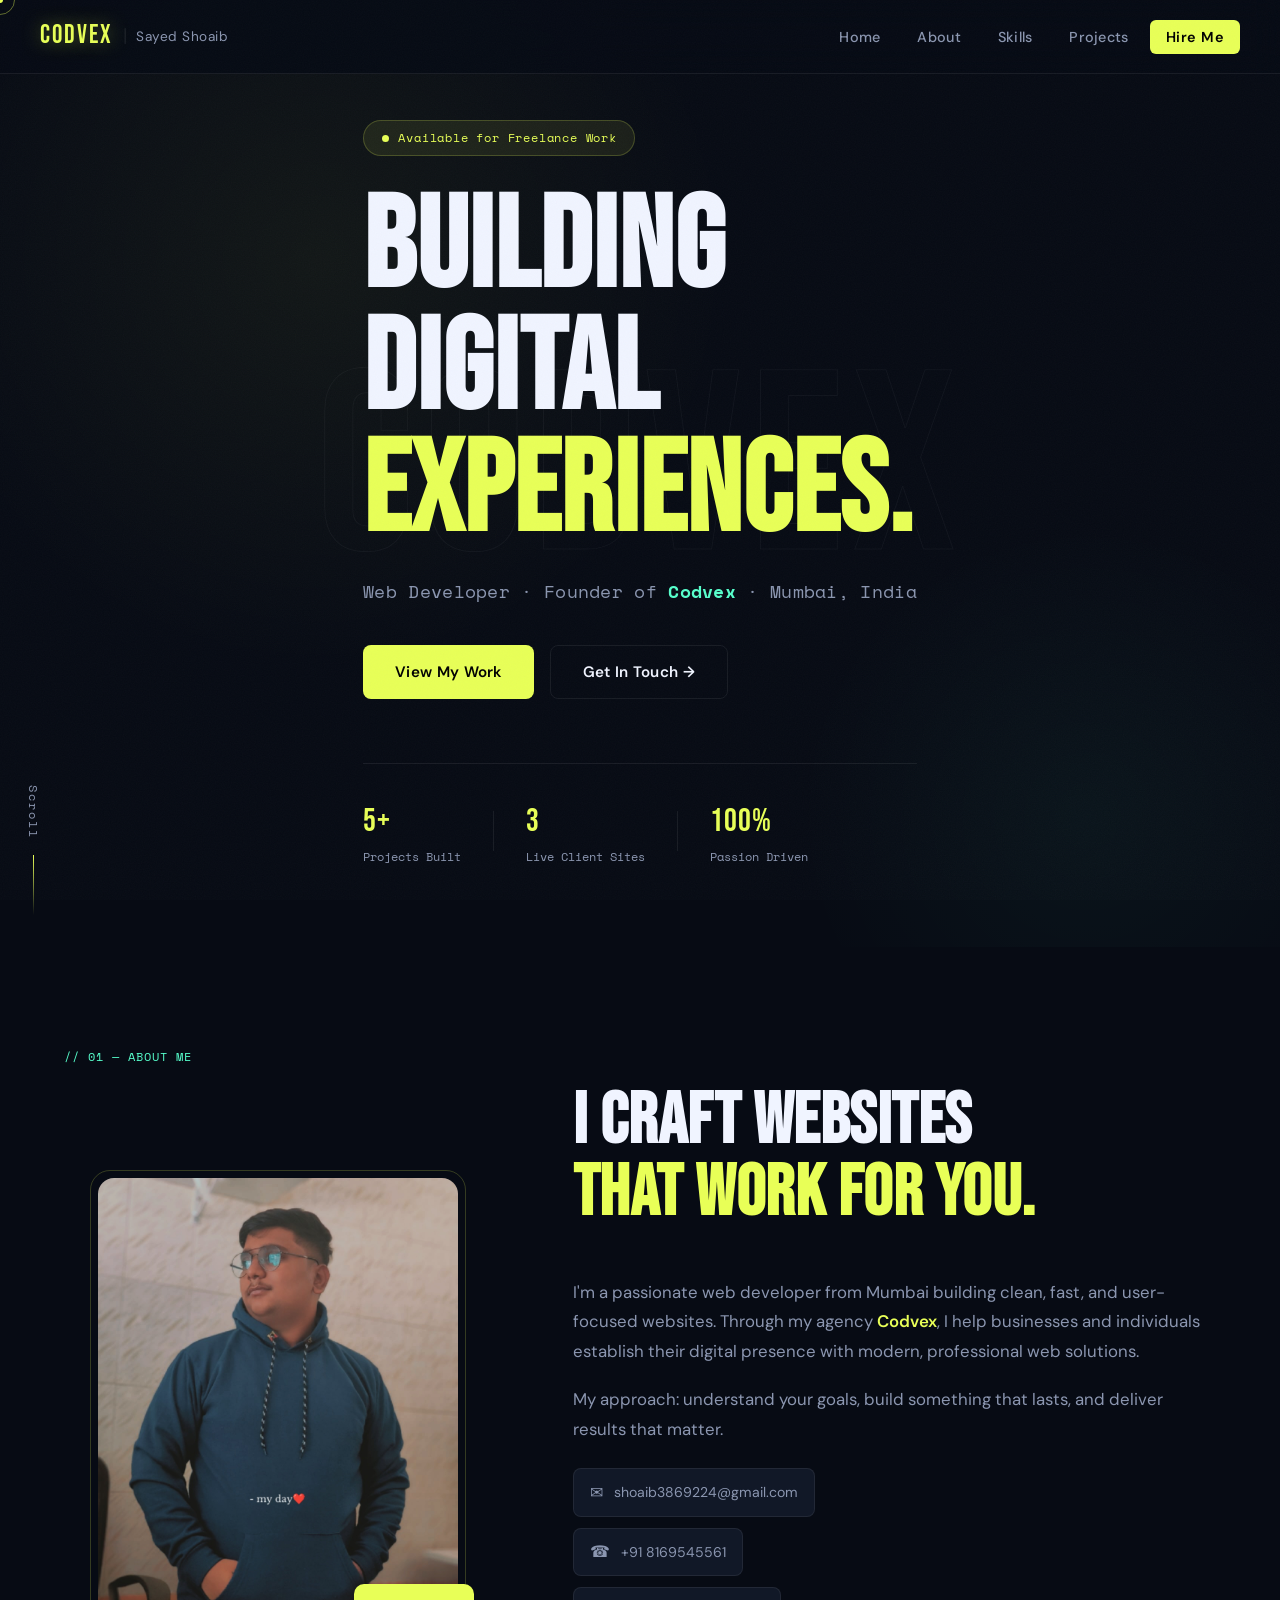
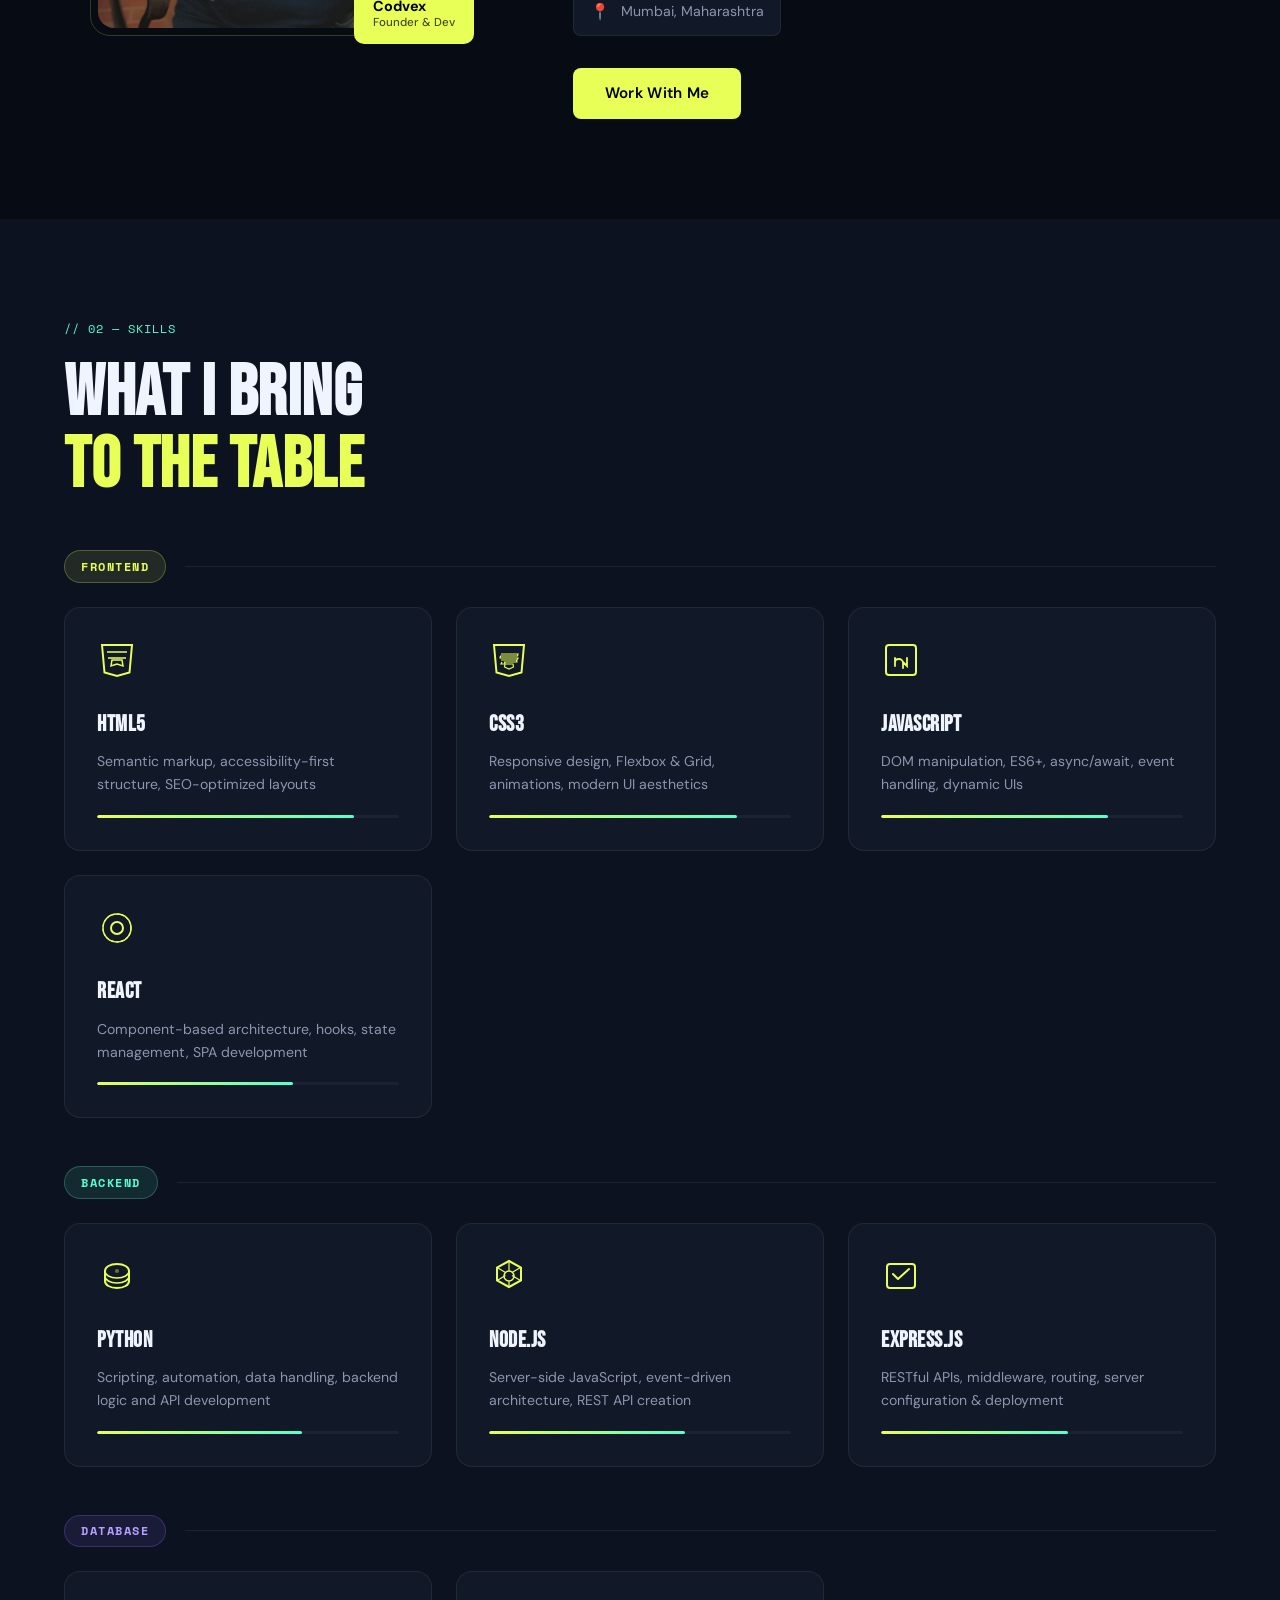
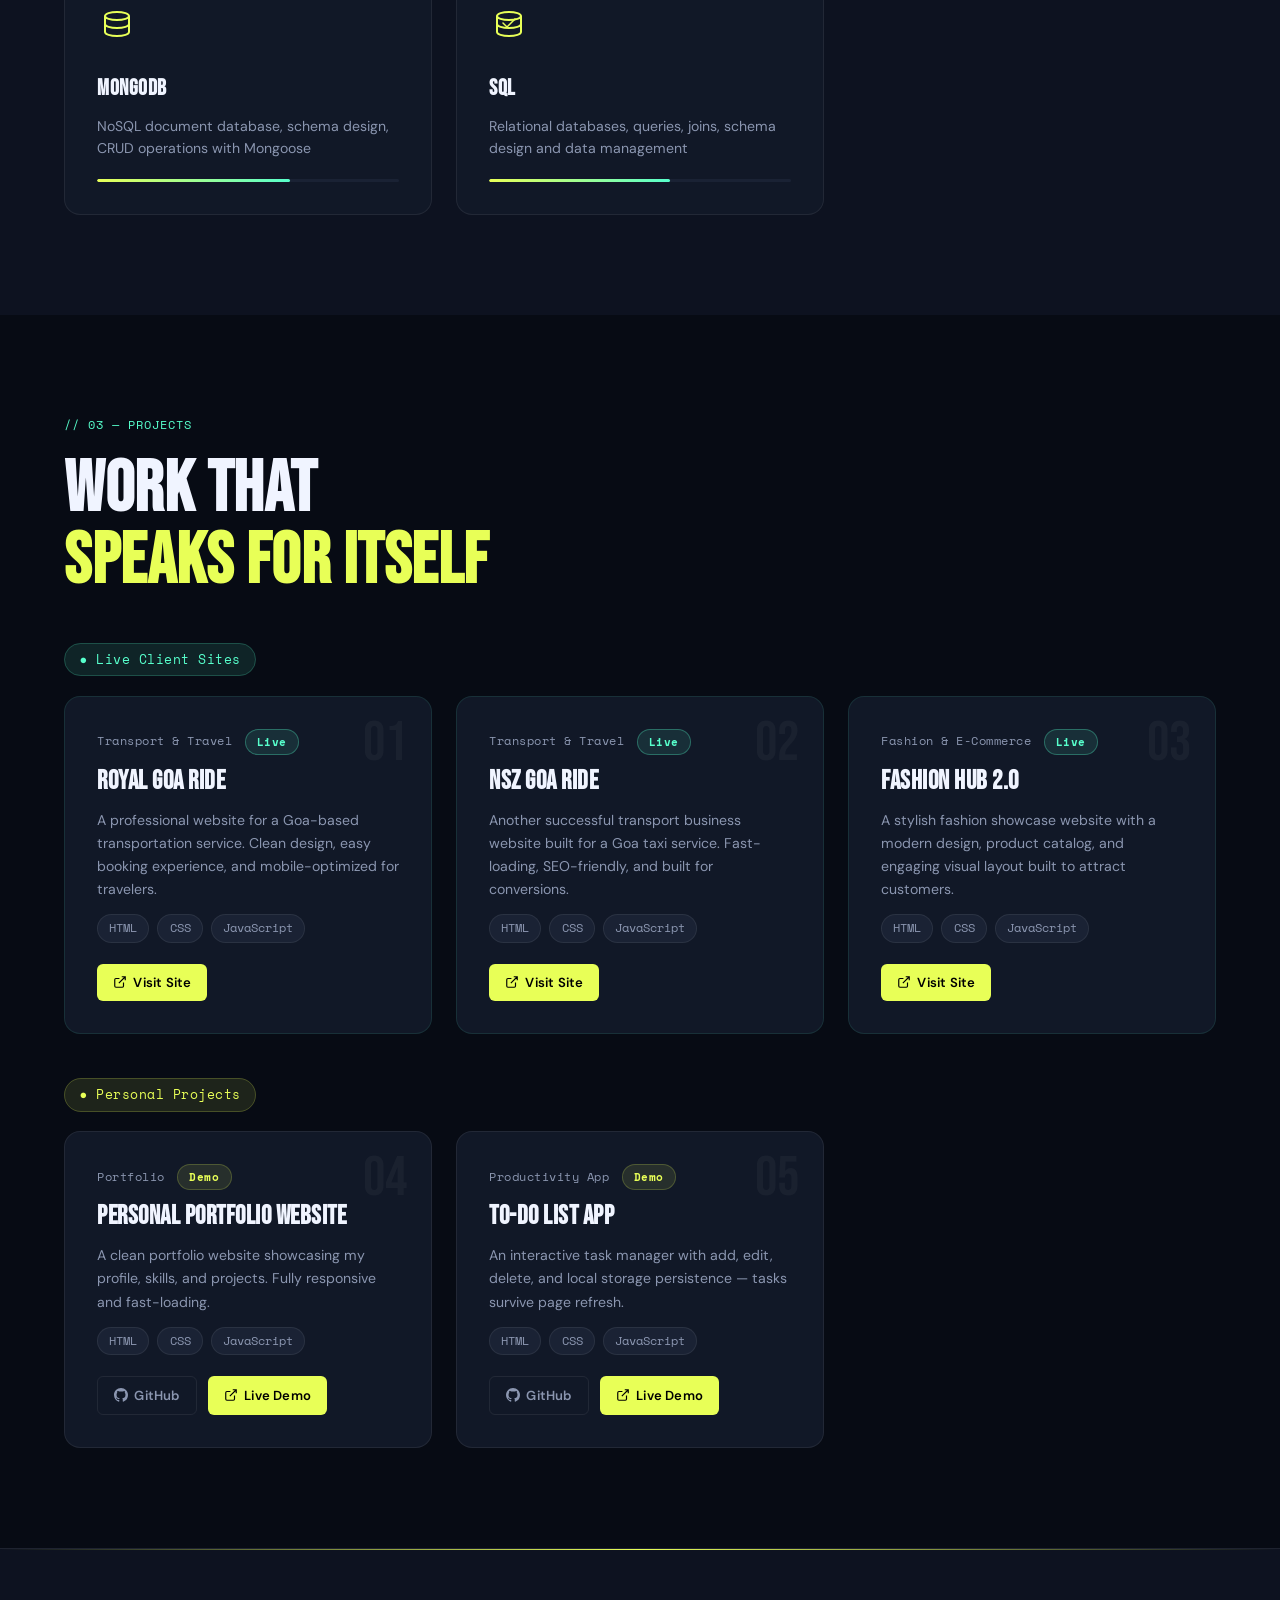
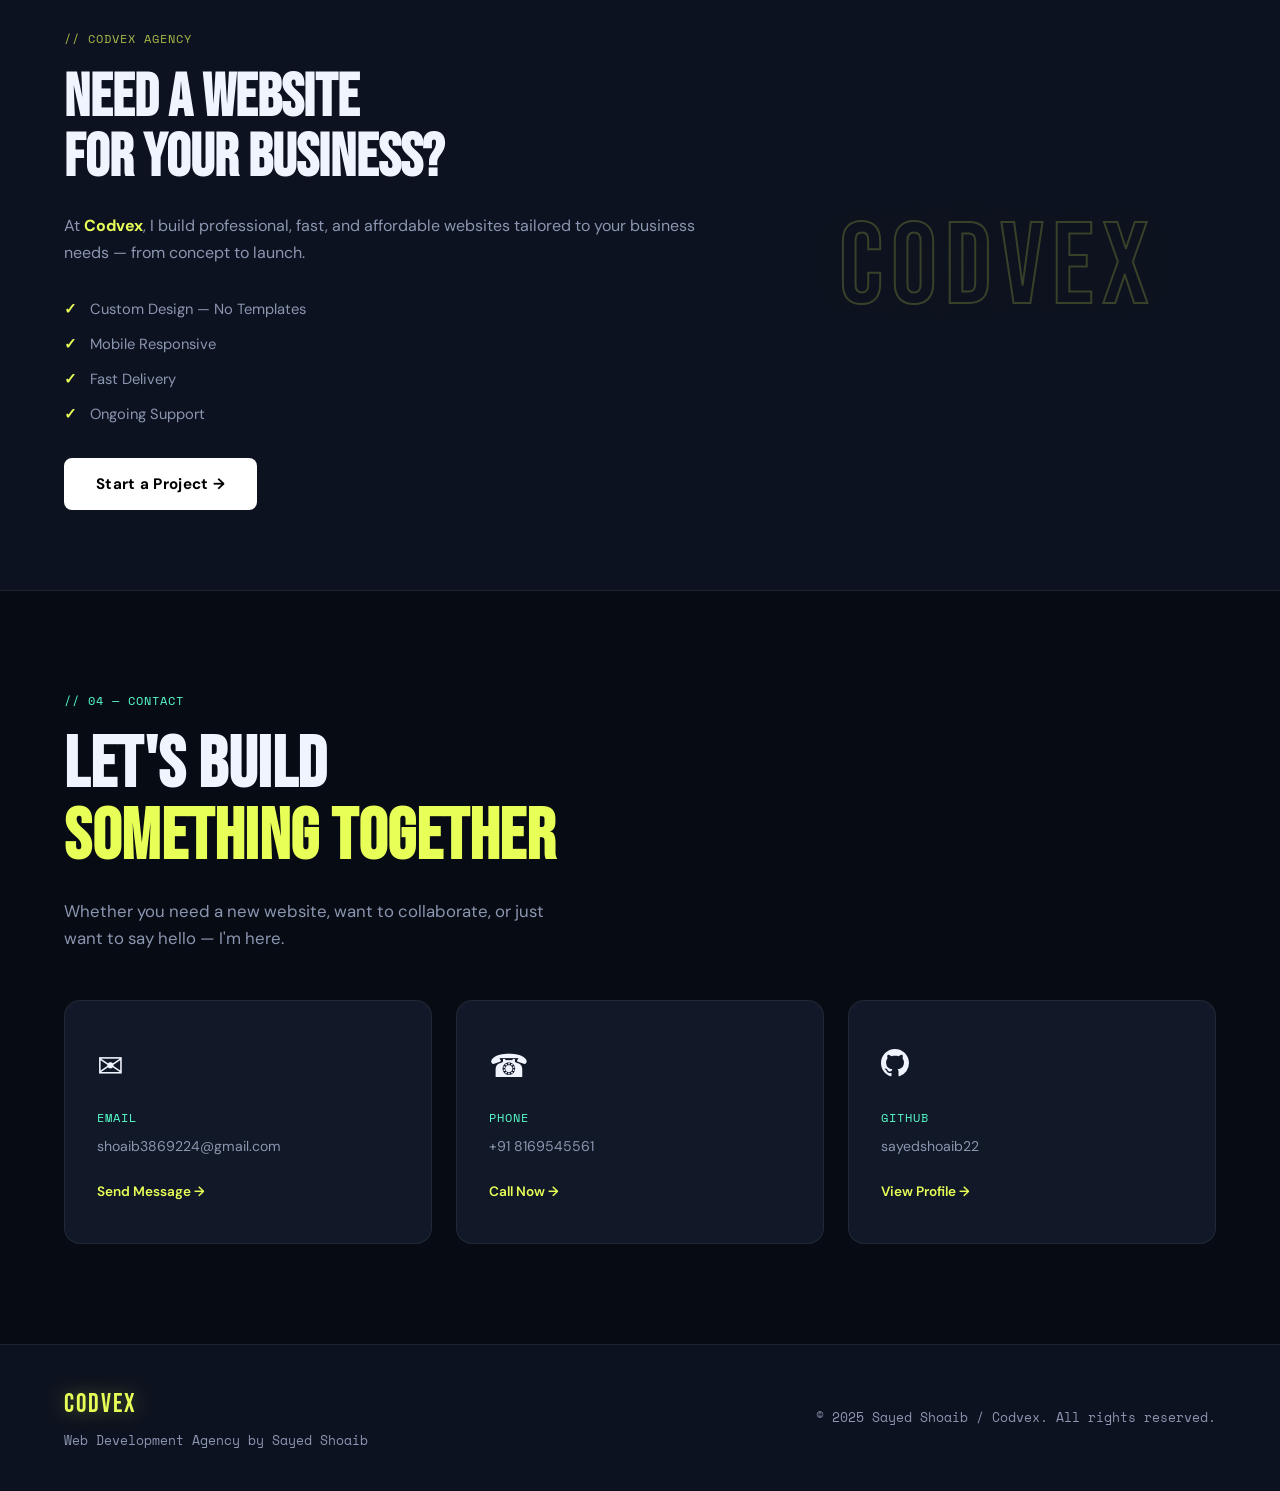
==== commit f4ffc436: "Update email address in contact section" ====
--- a/index.html
+++ b/index.html
@@ -111,8 +111,8 @@
                 <p class="about-desc">I'm a passionate web developer from Mumbai building clean, fast, and user-focused websites. Through my agency <strong>Codvex</strong>, I help businesses and individuals establish their digital presence with modern, professional web solutions.</p>
                 <p class="about-desc">My approach: understand your goals, build something that lasts, and deliver results that matter.</p>
                 <div class="contact-chips">
-                    <a href="mailto:sayedshoaib3869224@gmail.com" class="chip">
-                        <span class="chip-icon">✉</span>sayedshoaib3869224@gmail.com
+                    <a href="mailto:shoaib3869224@gmail.com" class="chip">
+                        <span class="chip-icon">✉</span>shoaib3869224@gmail.com
                     </a>
                     <a href="tel:8169545561" class="chip">
                         <span class="chip-icon">☎</span>+91 8169545561
@@ -400,10 +400,10 @@
         <h2 class="section-title">Let's Build<br><em>Something Together</em></h2>
         <p class="contact-intro">Whether you need a new website, want to collaborate, or just want to say hello — I'm here.</p>
         <div class="contact-grid">
-            <a href="mailto:sayedshoaib3869224@gmail.com" class="contact-card">
+            <a href="mailto:shoaib3869224@gmail.com" class="contact-card">
                 <div class="contact-card-icon">✉</div>
                 <div class="contact-card-label">Email</div>
-                <div class="contact-card-value">sayedshoaib3869224@gmail.com</div>
+                <div class="contact-card-value">shoaib3869224@gmail.com</div>
                 <div class="contact-card-action">Send Message →</div>
             </a>
             <a href="tel:8169545561" class="contact-card">
--- a/style.css
+++ b/style.css
@@ -399,6 +399,37 @@
     transform-origin: left;
 }
 @keyframes fillBar { from { transform: scaleX(0); } to { transform: scaleX(1); } }
+
+/* ==============================
+   SKILL CATEGORIES
+============================== */
+.skill-category { margin-bottom: 3rem; }
+.skill-category:last-child { margin-bottom: 0; }
+
+.skill-category-header {
+    display: flex; align-items: center; gap: 1.2rem;
+    margin-bottom: 1.5rem;
+}
+.skill-cat-line { flex: 1; height: 1px; background: var(--border); }
+
+.skill-cat-tag {
+    font-family: var(--font-mono); font-size: 0.75rem;
+    font-weight: 700; letter-spacing: 1.5px;
+    text-transform: uppercase; white-space: nowrap;
+    padding: 0.35rem 1rem; border-radius: 100px;
+}
+.skill-cat-tag.frontend {
+    background: rgba(232,255,87,0.1); color: var(--accent);
+    border: 1px solid rgba(232,255,87,0.25);
+}
+.skill-cat-tag.backend {
+    background: rgba(87,255,204,0.1); color: var(--accent2);
+    border: 1px solid rgba(87,255,204,0.25);
+}
+.skill-cat-tag.database {
+    background: rgba(147,112,255,0.1); color: #b79fff;
+    border: 1px solid rgba(147,112,255,0.25);
+}
 
 /* ==============================
    PROJECTS
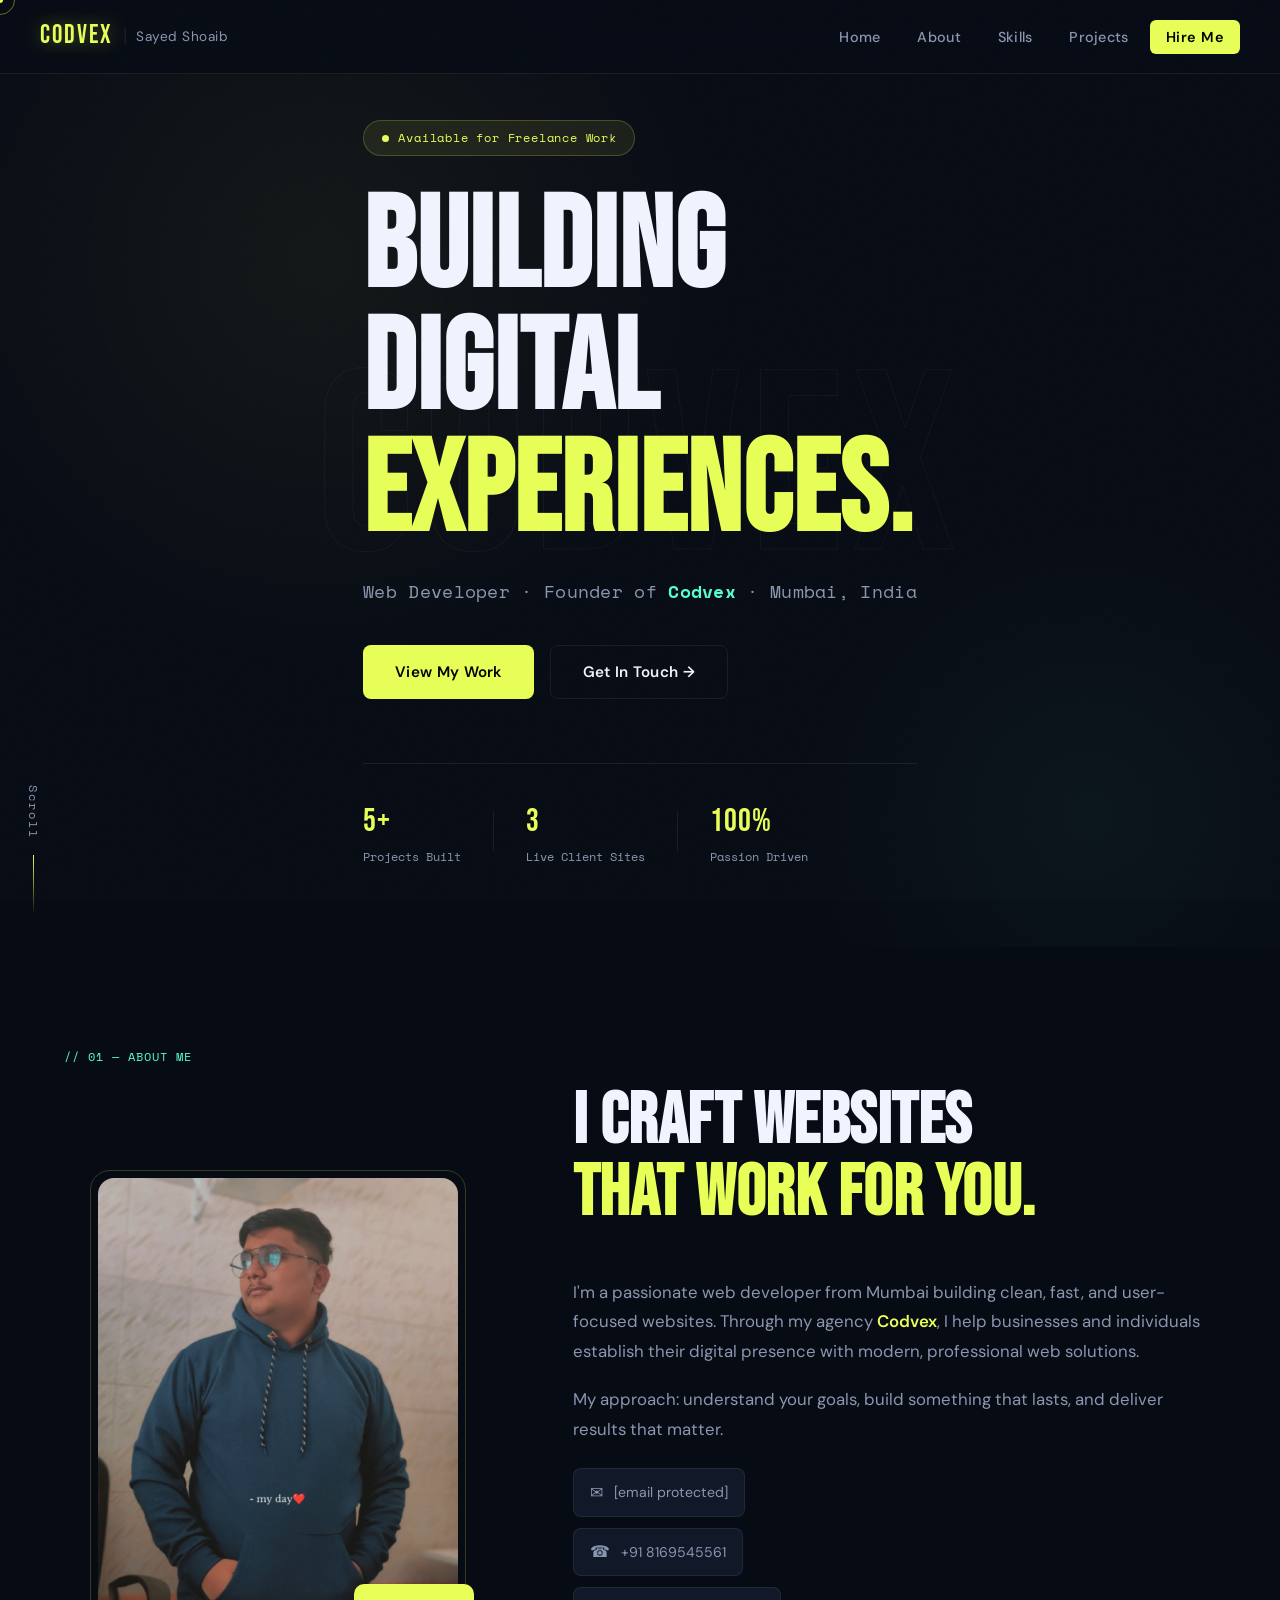
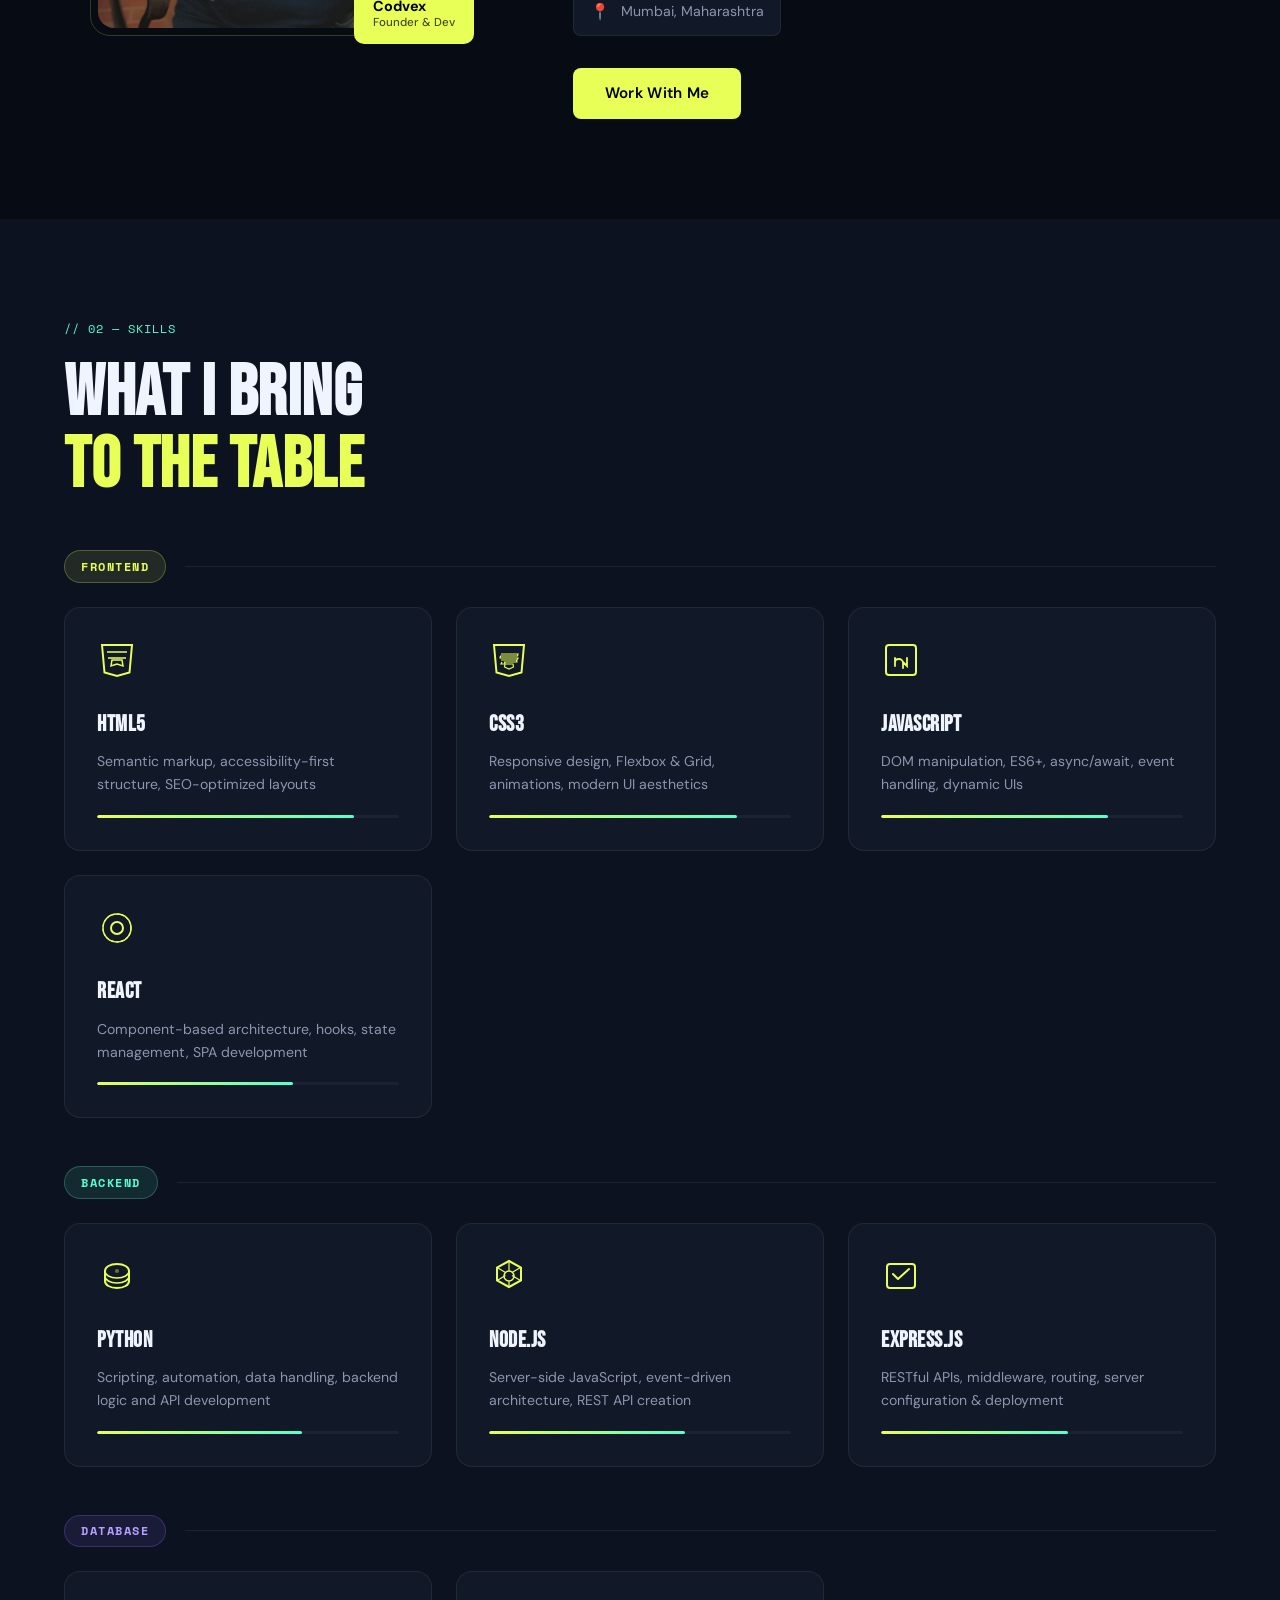
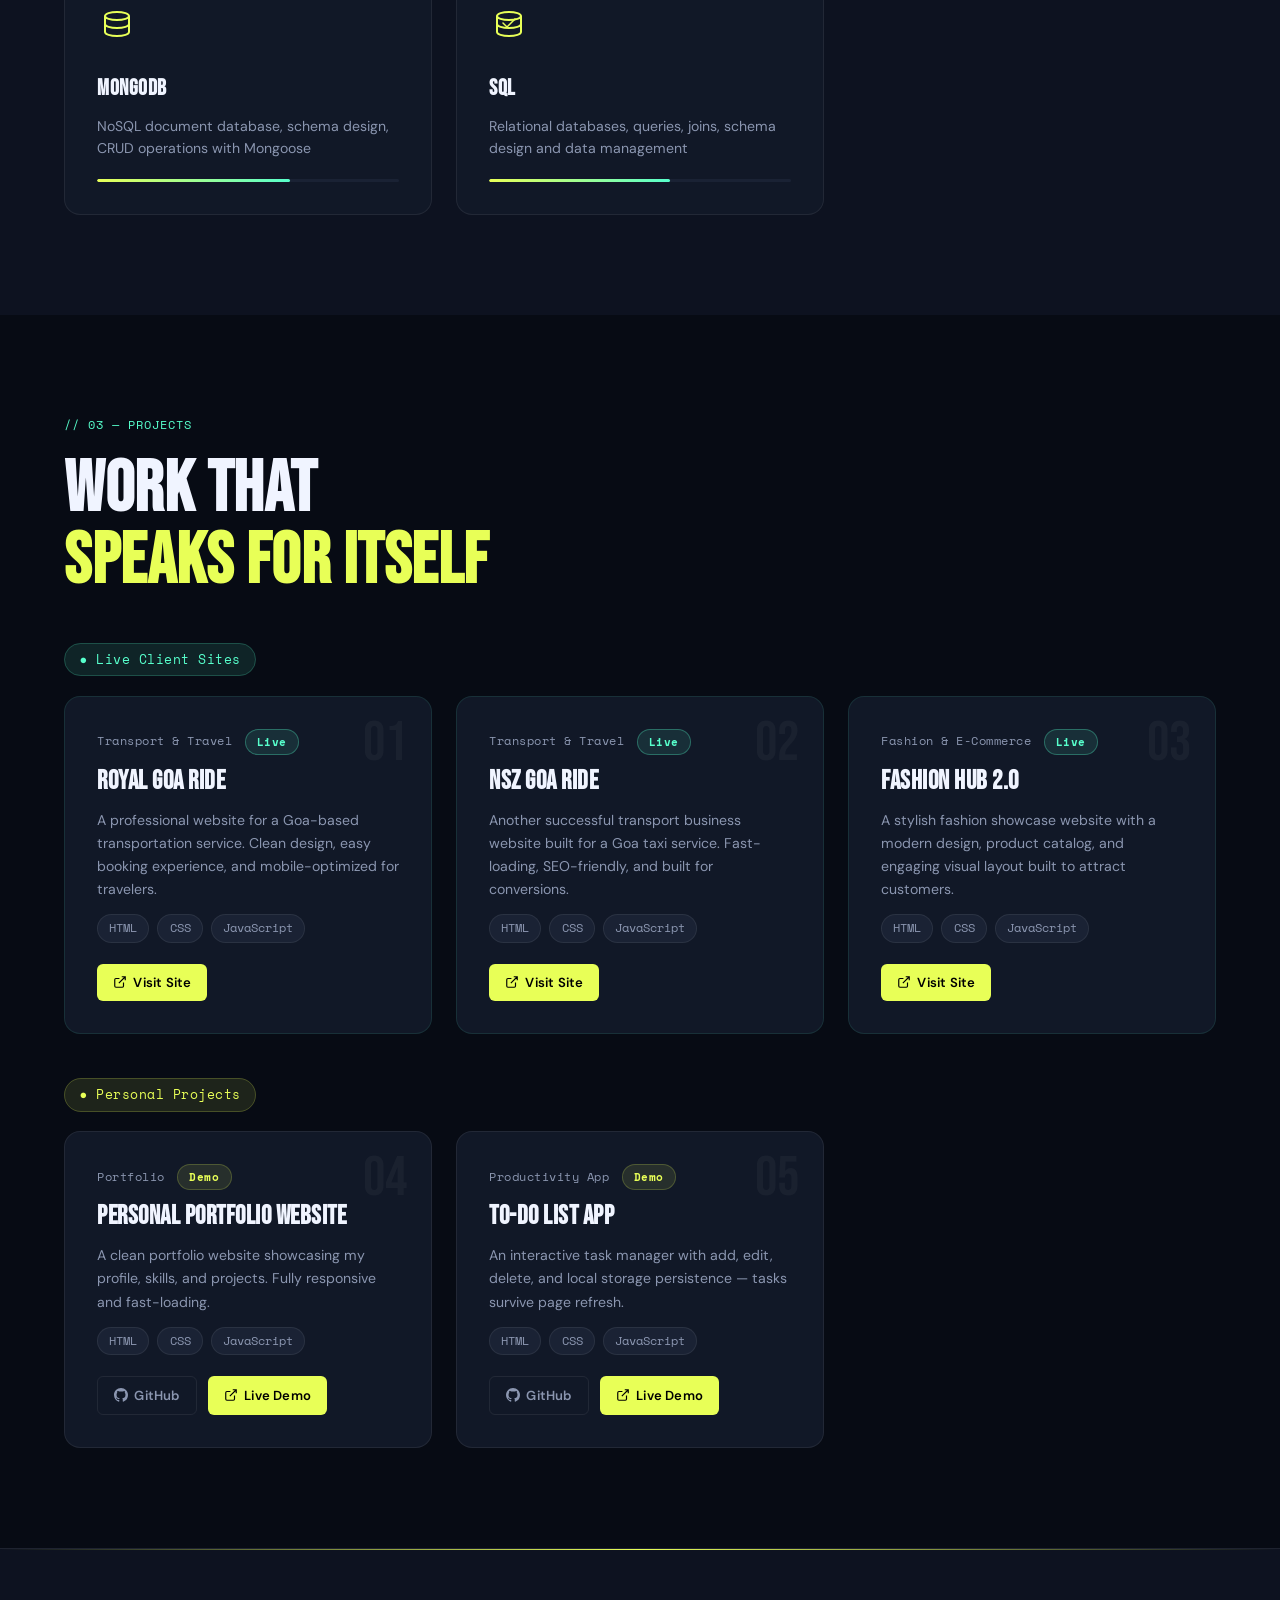
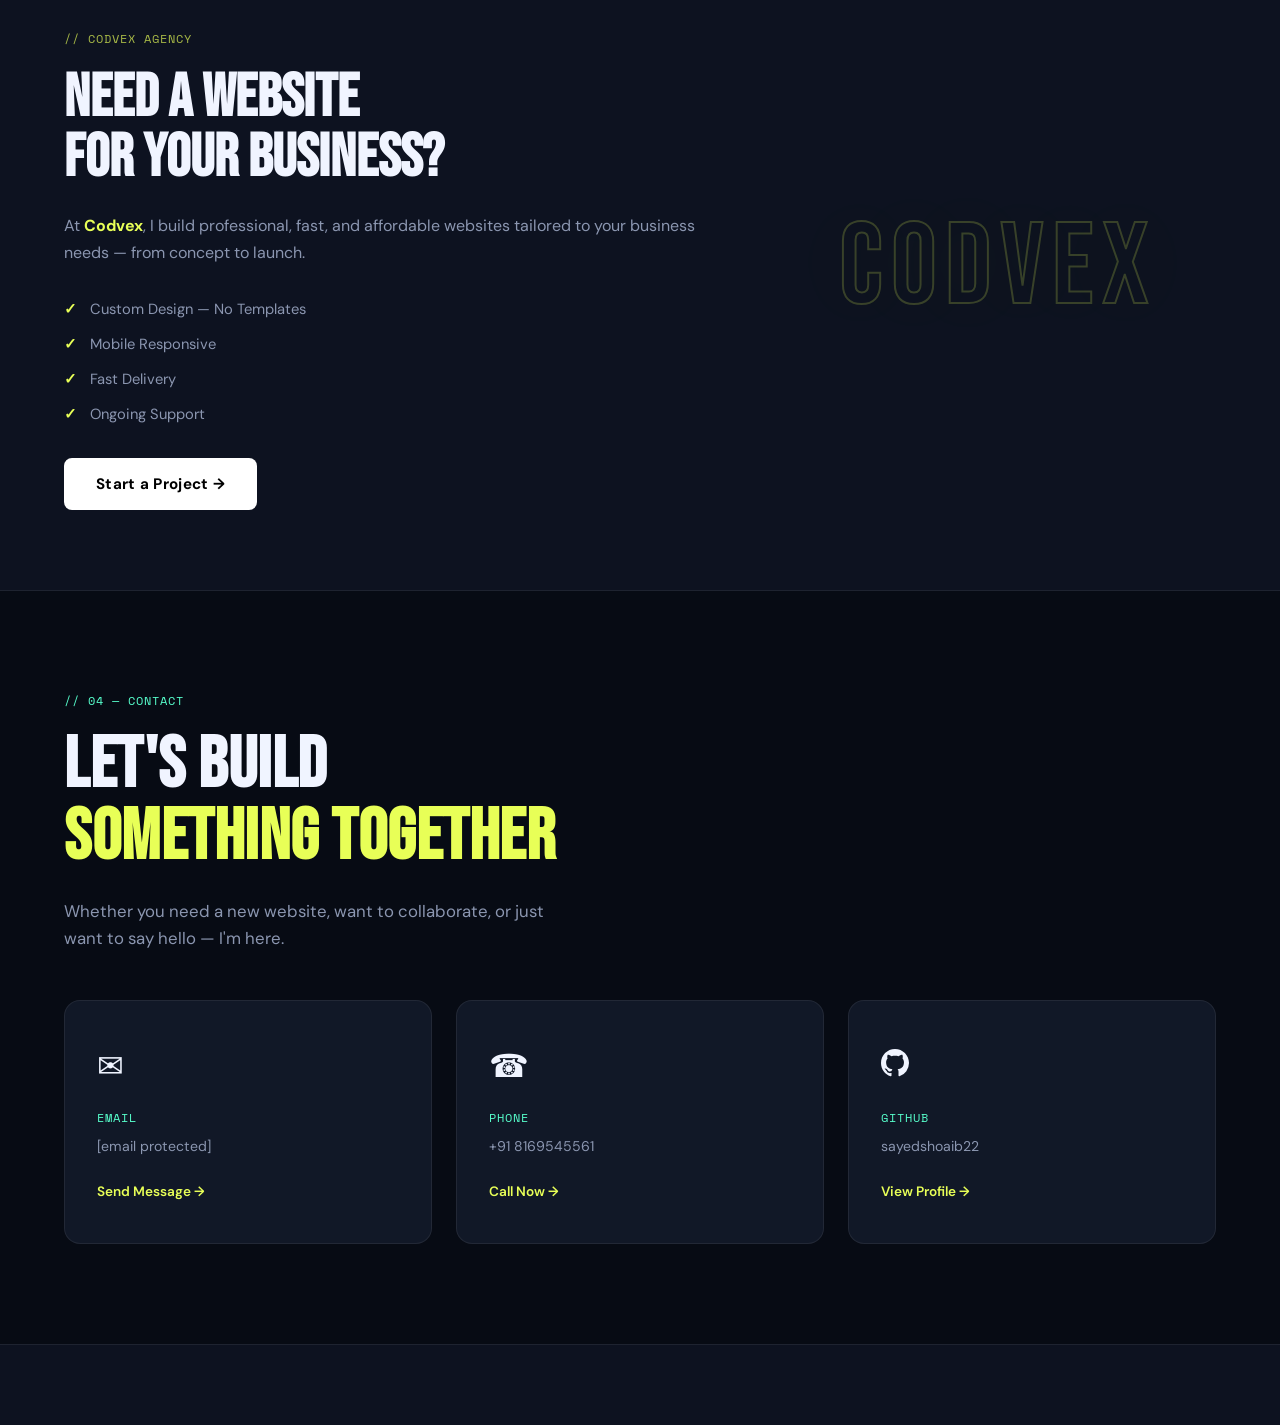
==== commit 96294d42: "Update index.html" ====
--- a/index.html
+++ b/index.html
@@ -111,8 +111,8 @@
                 <p class="about-desc">I'm a passionate web developer from Mumbai building clean, fast, and user-focused websites. Through my agency <strong>Codvex</strong>, I help businesses and individuals establish their digital presence with modern, professional web solutions.</p>
                 <p class="about-desc">My approach: understand your goals, build something that lasts, and deliver results that matter.</p>
                 <div class="contact-chips">
-                    <a href="mailto:shoaib3869224@gmail.com" class="chip">
-                        <span class="chip-icon">✉</span>shoaib3869224@gmail.com
+                    <a href="/cdn-cgi/l/email-protection#6211031b0706110a0d030b00515a545b50505622050f030b0e4c010d0f" class="chip">
+                        <span class="chip-icon">✉</span><span class="__cf_email__" data-cfemail="10637169757463787f7179722328262922222450777d71797c3e737f7d">[email&#160;protected]</span>
                     </a>
                     <a href="tel:8169545561" class="chip">
                         <span class="chip-icon">☎</span>+91 8169545561
@@ -264,7 +264,7 @@
                     <span class="tech-tag">JavaScript</span>
                 </div>
                 <div class="project-links">
-                    <a href="https://royalgoaride.com/" target="_blank" class="project-link-btn primary">
+                    <a href="https://royalgoaride.com/" target="_blank" rel="noopener noreferrer" class="project-link-btn primary">
                         <svg width="14" height="14" viewBox="0 0 24 24" fill="none" stroke="currentColor" stroke-width="2"><path d="M18 13v6a2 2 0 01-2 2H5a2 2 0 01-2-2V8a2 2 0 012-2h6M15 3h6v6M10 14L21 3"/></svg>
                         Visit Site
                     </a>
@@ -285,7 +285,7 @@
                     <span class="tech-tag">JavaScript</span>
                 </div>
                 <div class="project-links">
-                    <a href="https://nszgoaride.com/" target="_blank" class="project-link-btn primary">
+                    <a href="https://nszgoaride.com/" target="_blank" rel="noopener noreferrer" class="project-link-btn primary">
                         <svg width="14" height="14" viewBox="0 0 24 24" fill="none" stroke="currentColor" stroke-width="2"><path d="M18 13v6a2 2 0 01-2 2H5a2 2 0 01-2-2V8a2 2 0 012-2h6M15 3h6v6M10 14L21 3"/></svg>
                         Visit Site
                     </a>
@@ -306,7 +306,7 @@
                     <span class="tech-tag">JavaScript</span>
                 </div>
                 <div class="project-links">
-                    <a href="https://sayedshoaib22.github.io/fashion-hub2.0/" target="_blank" class="project-link-btn primary">
+                    <a href="https://sayedshoaib22.github.io/fashion-hub2.0/" target="_blank" rel="noopener noreferrer" class="project-link-btn primary">
                         <svg width="14" height="14" viewBox="0 0 24 24" fill="none" stroke="currentColor" stroke-width="2"><path d="M18 13v6a2 2 0 01-2 2H5a2 2 0 01-2-2V8a2 2 0 012-2h6M15 3h6v6M10 14L21 3"/></svg>
                         Visit Site
                     </a>
@@ -333,11 +333,11 @@
                     <span class="tech-tag">JavaScript</span>
                 </div>
                 <div class="project-links">
-                    <a href="https://github.com/sayedshoaib22/portfolio" target="_blank" class="project-link-btn ghost">
+                    <a href="https://github.com/sayedshoaib22/portfolio" target="_blank" rel="noopener noreferrer" class="project-link-btn ghost">
                         <svg width="14" height="14" viewBox="0 0 24 24" fill="currentColor"><path d="M12 0C5.37 0 0 5.37 0 12c0 5.31 3.435 9.795 8.205 11.385.6.105.825-.255.825-.57 0-.285-.015-1.23-.015-2.235-3.015.555-3.795-.735-4.035-1.41-.135-.345-.72-1.41-1.23-1.695-.42-.225-1.02-.78-.015-.795.945-.015 1.62.87 1.845 1.23 1.08 1.815 2.805 1.305 3.495.99.105-.78.42-1.305.765-1.605-2.67-.3-5.46-1.335-5.46-5.925 0-1.305.465-2.385 1.23-3.225-.12-.3-.54-1.53.12-3.18 0 0 1.005-.315 3.3 1.23.96-.27 1.98-.405 3-.405s2.04.135 3 .405c2.295-1.56 3.3-1.23 3.3-1.23.66 1.65.24 2.88.12 3.18.765.84 1.23 1.905 1.23 3.225 0 4.605-2.805 5.625-5.475 5.925.435.375.81 1.095.81 2.22 0 1.605-.015 2.895-.015 3.3 0 .315.225.69.825.57A12.02 12.02 0 0024 12c0-6.63-5.37-12-12-12z"/></svg>
                         GitHub
                     </a>
-                    <a href="https://deluxe-gecko-23e8a6.netlify.app" target="_blank" class="project-link-btn primary">
+                    <a href="https://deluxe-gecko-23e8a6.netlify.app" target="_blank" rel="noopener noreferrer" class="project-link-btn primary">
                         <svg width="14" height="14" viewBox="0 0 24 24" fill="none" stroke="currentColor" stroke-width="2"><path d="M18 13v6a2 2 0 01-2 2H5a2 2 0 01-2-2V8a2 2 0 012-2h6M15 3h6v6M10 14L21 3"/></svg>
                         Live Demo
                     </a>
@@ -400,10 +400,10 @@
         <h2 class="section-title">Let's Build<br><em>Something Together</em></h2>
         <p class="contact-intro">Whether you need a new website, want to collaborate, or just want to say hello — I'm here.</p>
         <div class="contact-grid">
-            <a href="mailto:shoaib3869224@gmail.com" class="contact-card">
+            <a href="/cdn-cgi/l/email-protection#a1d2c0d8c4c5d2c9cec0c8c392999798939395e1c6ccc0c8cd8fc2cecc" class="contact-card">
                 <div class="contact-card-icon">✉</div>
                 <div class="contact-card-label">Email</div>
-                <div class="contact-card-value">shoaib3869224@gmail.com</div>
+                <div class="contact-card-value"><span class="__cf_email__" data-cfemail="5724362e3233243f38363e35646f616e65656317303a363e3b7934383a">[email&#160;protected]</span></div>
                 <div class="contact-card-action">Send Message →</div>
             </a>
             <a href="tel:8169545561" class="contact-card">
@@ -427,14 +427,4 @@
 <!-- Footer -->
 <footer>
     <div class="container footer-inner">
-        <div class="footer-brand">
-            <span class="logo-agency">CODVEX</span>
-            <p>Web Development Agency by Sayed Shoaib</p>
-        </div>
-        <p class="footer-copy">© 2025 Sayed Shoaib / Codvex. All rights reserved.</p>
-    </div>
-</footer>
-
-<script src="script.js"></script>
-</body>
-</html>
+        <div
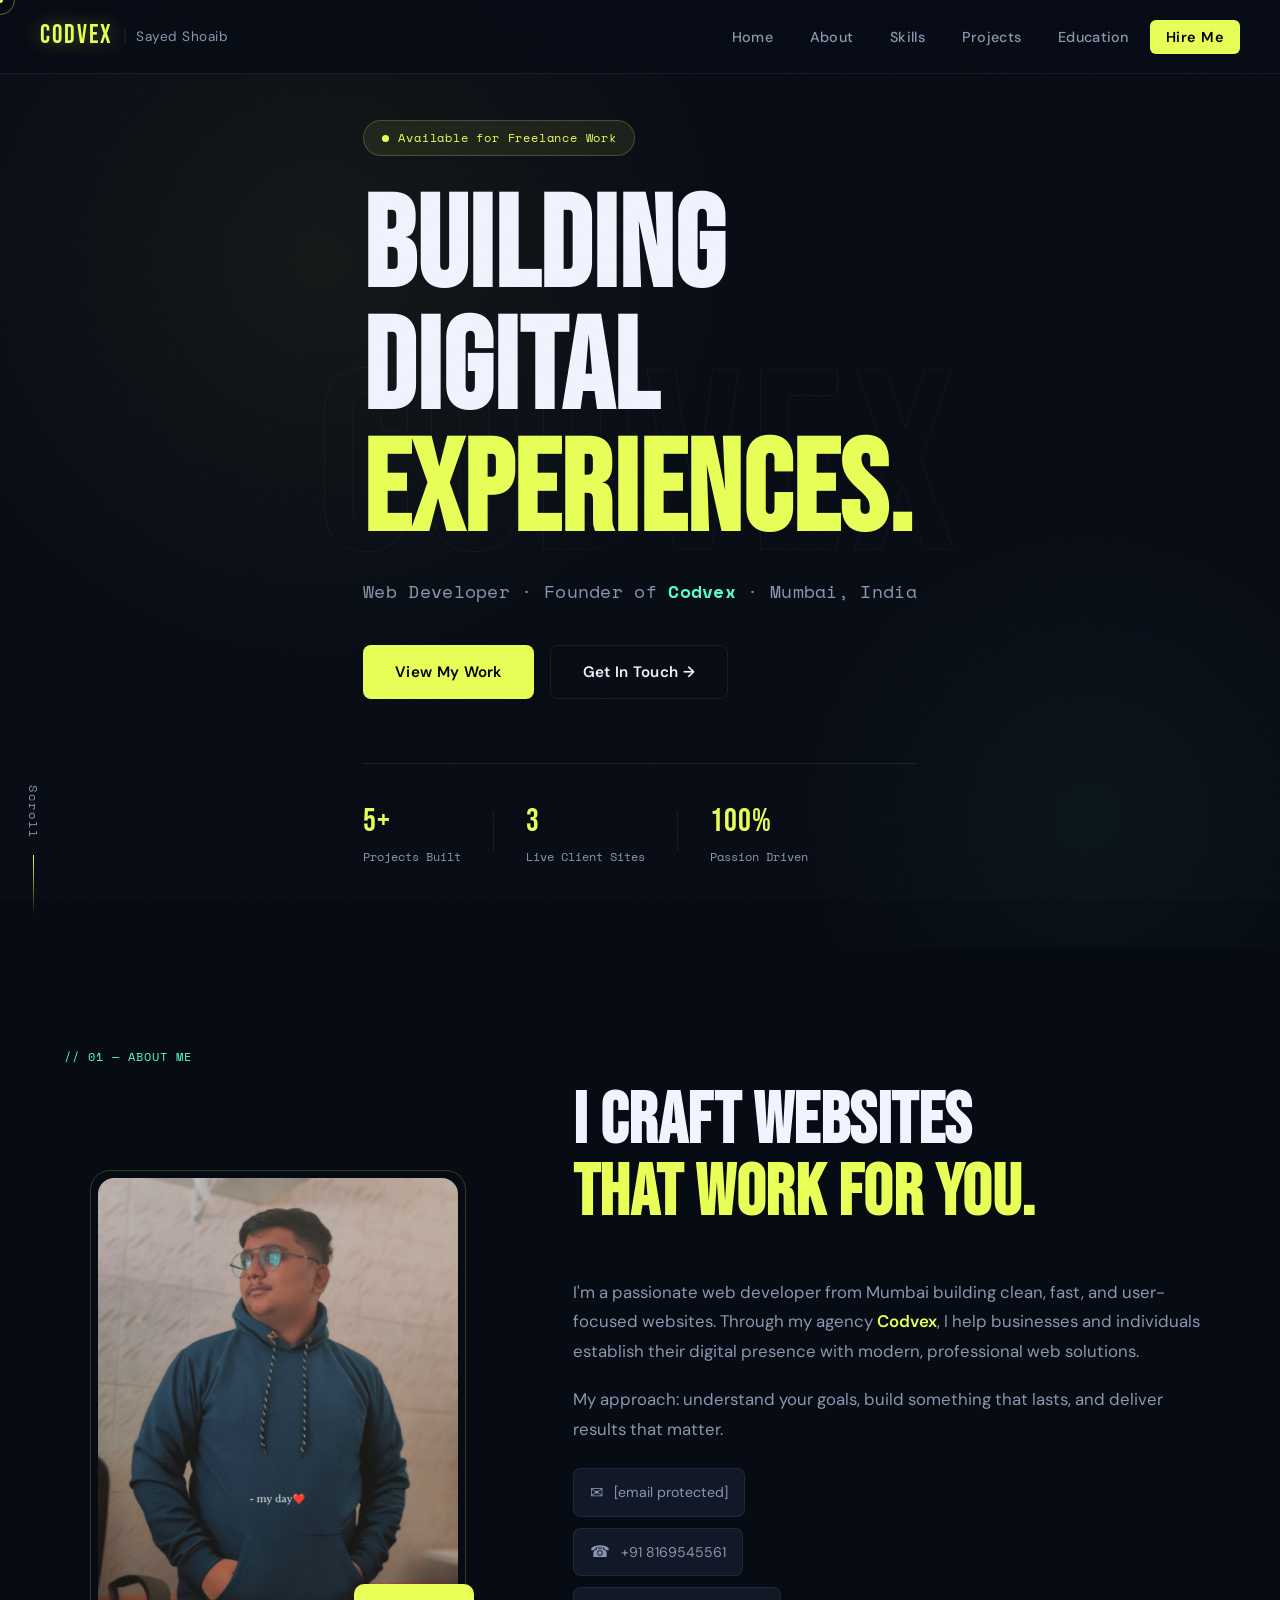
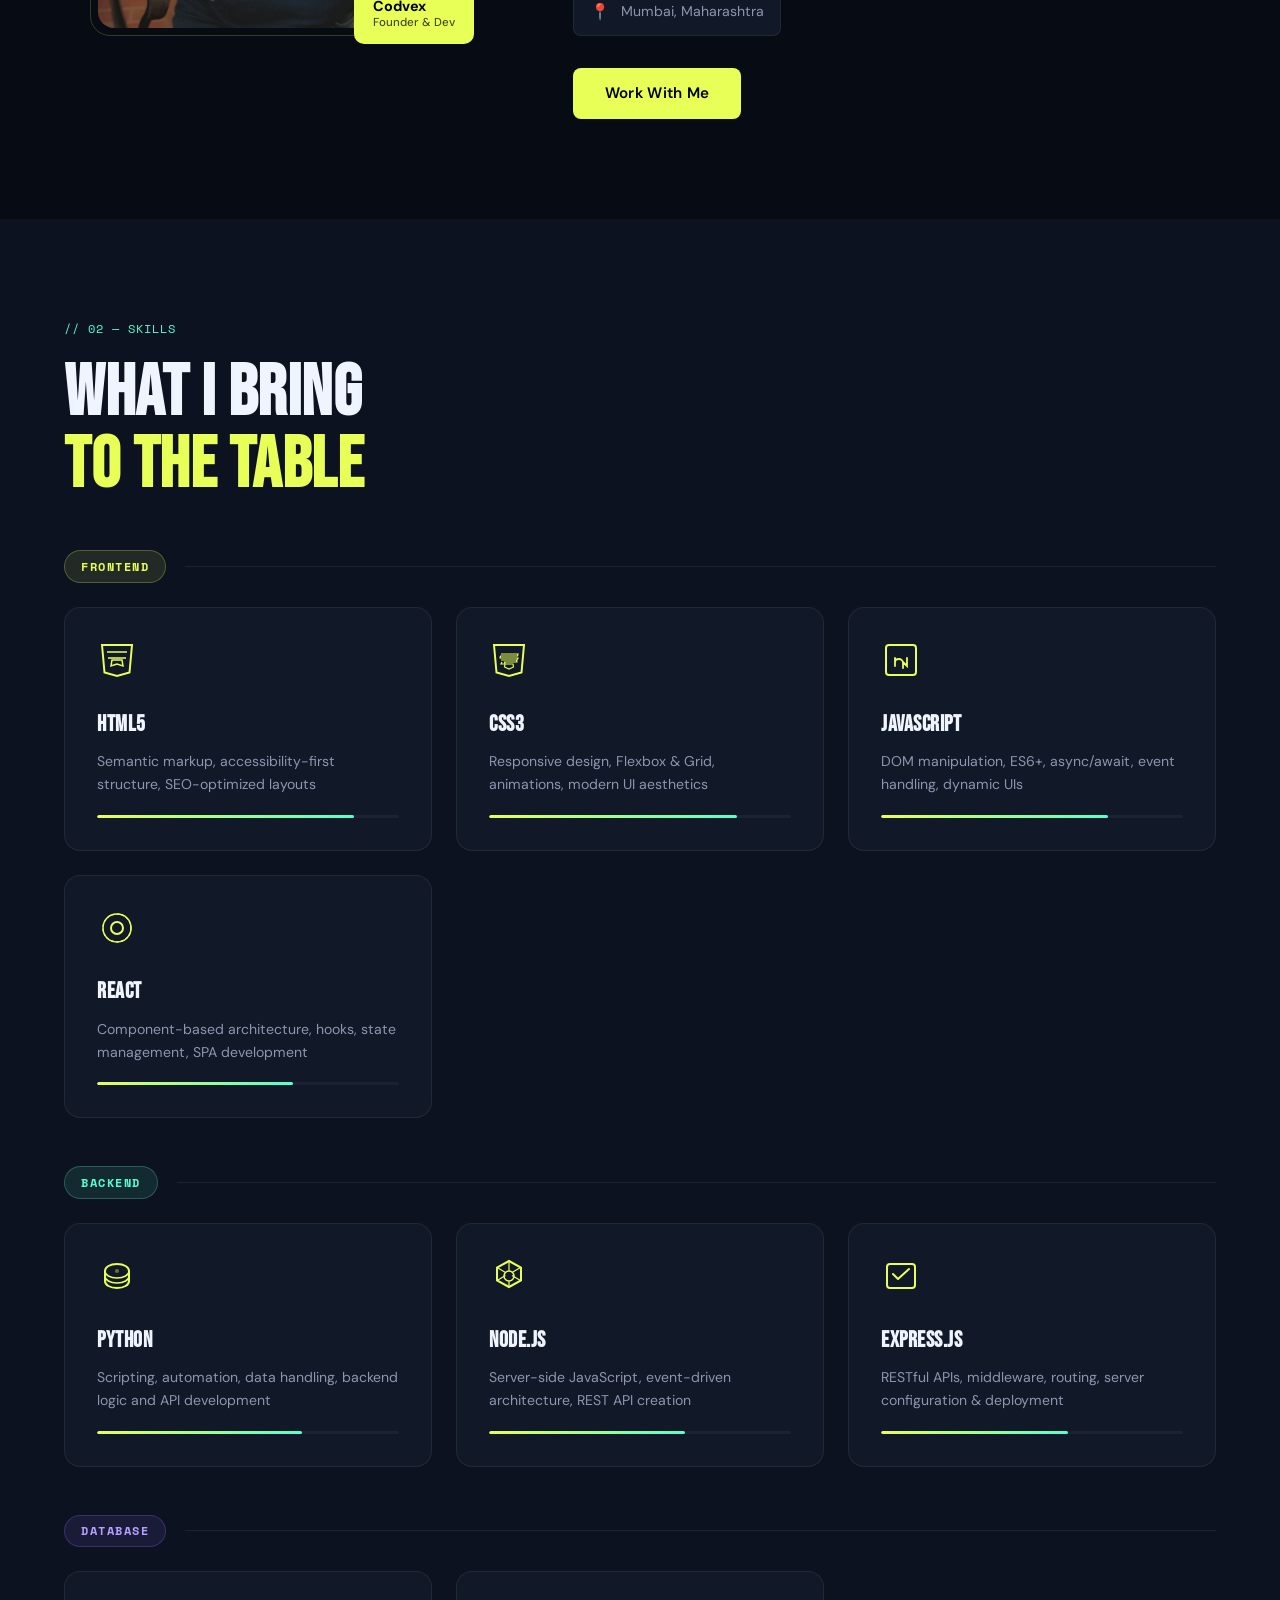
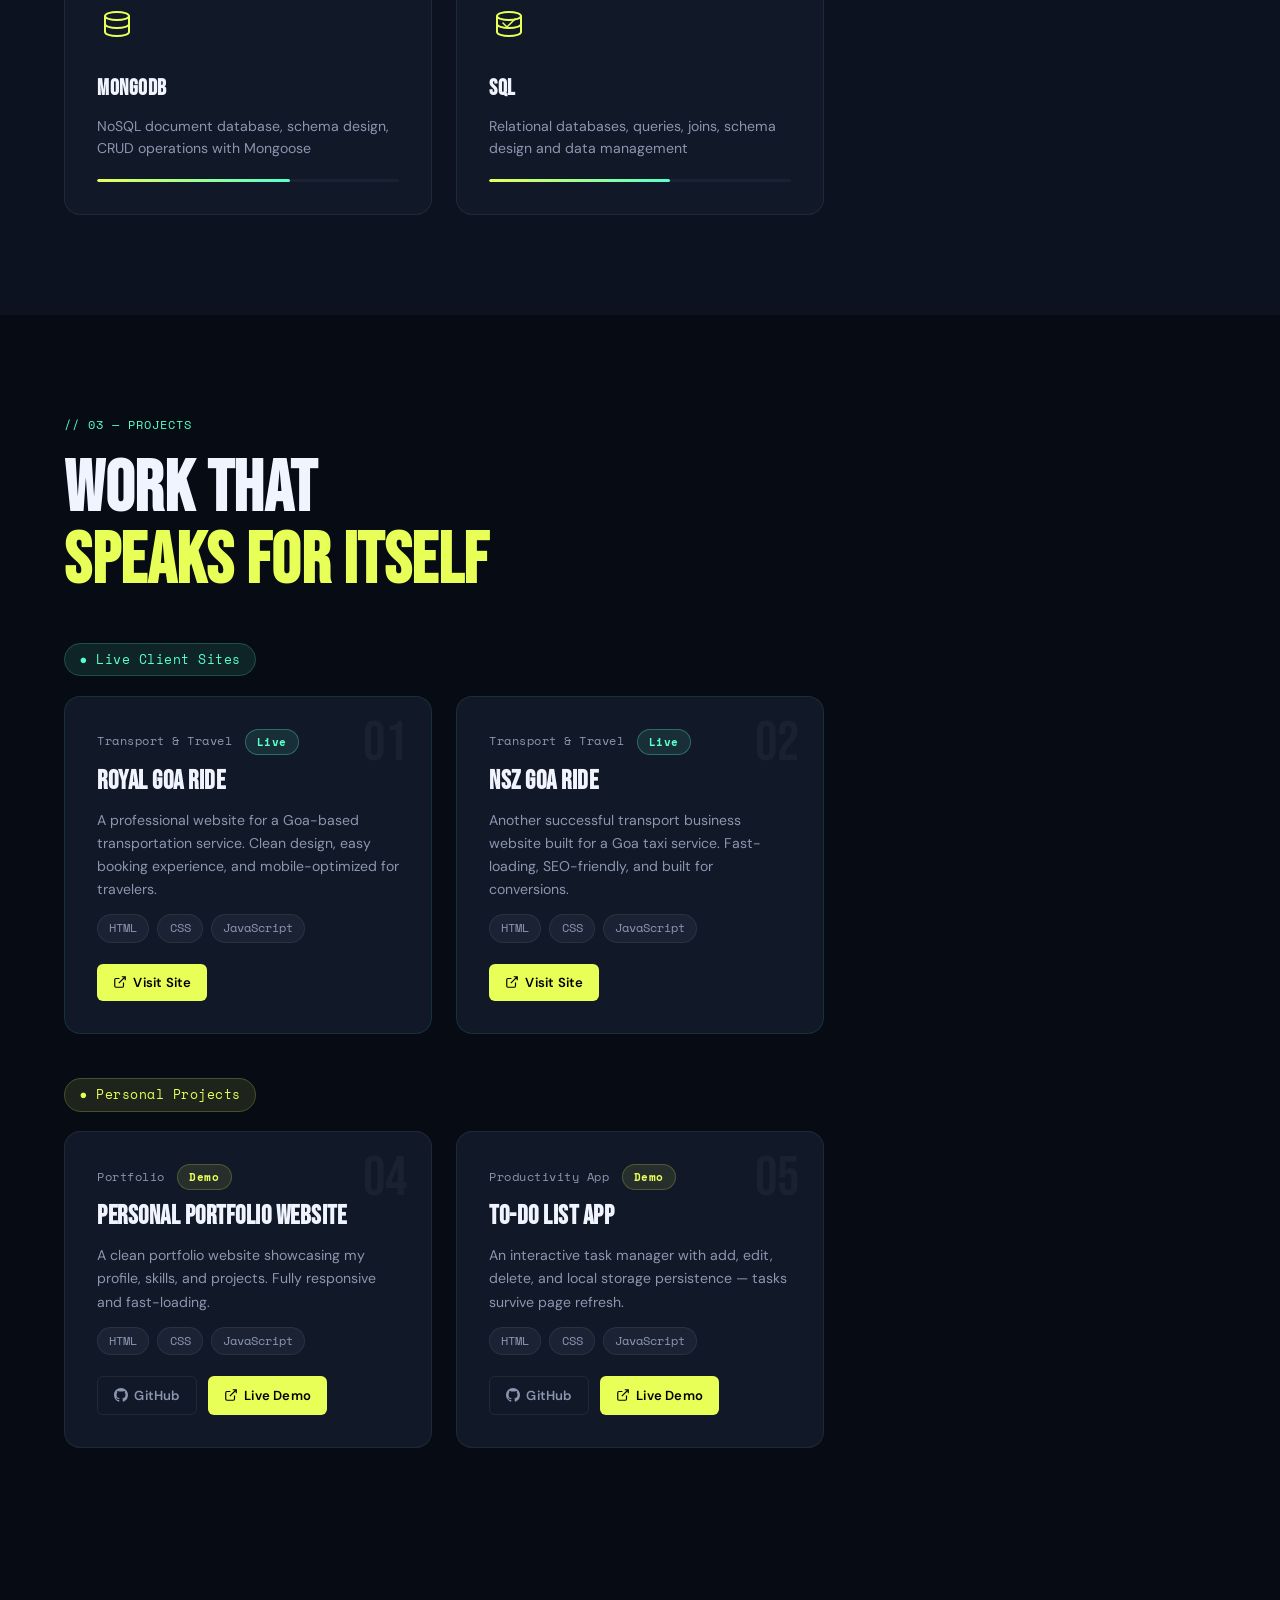
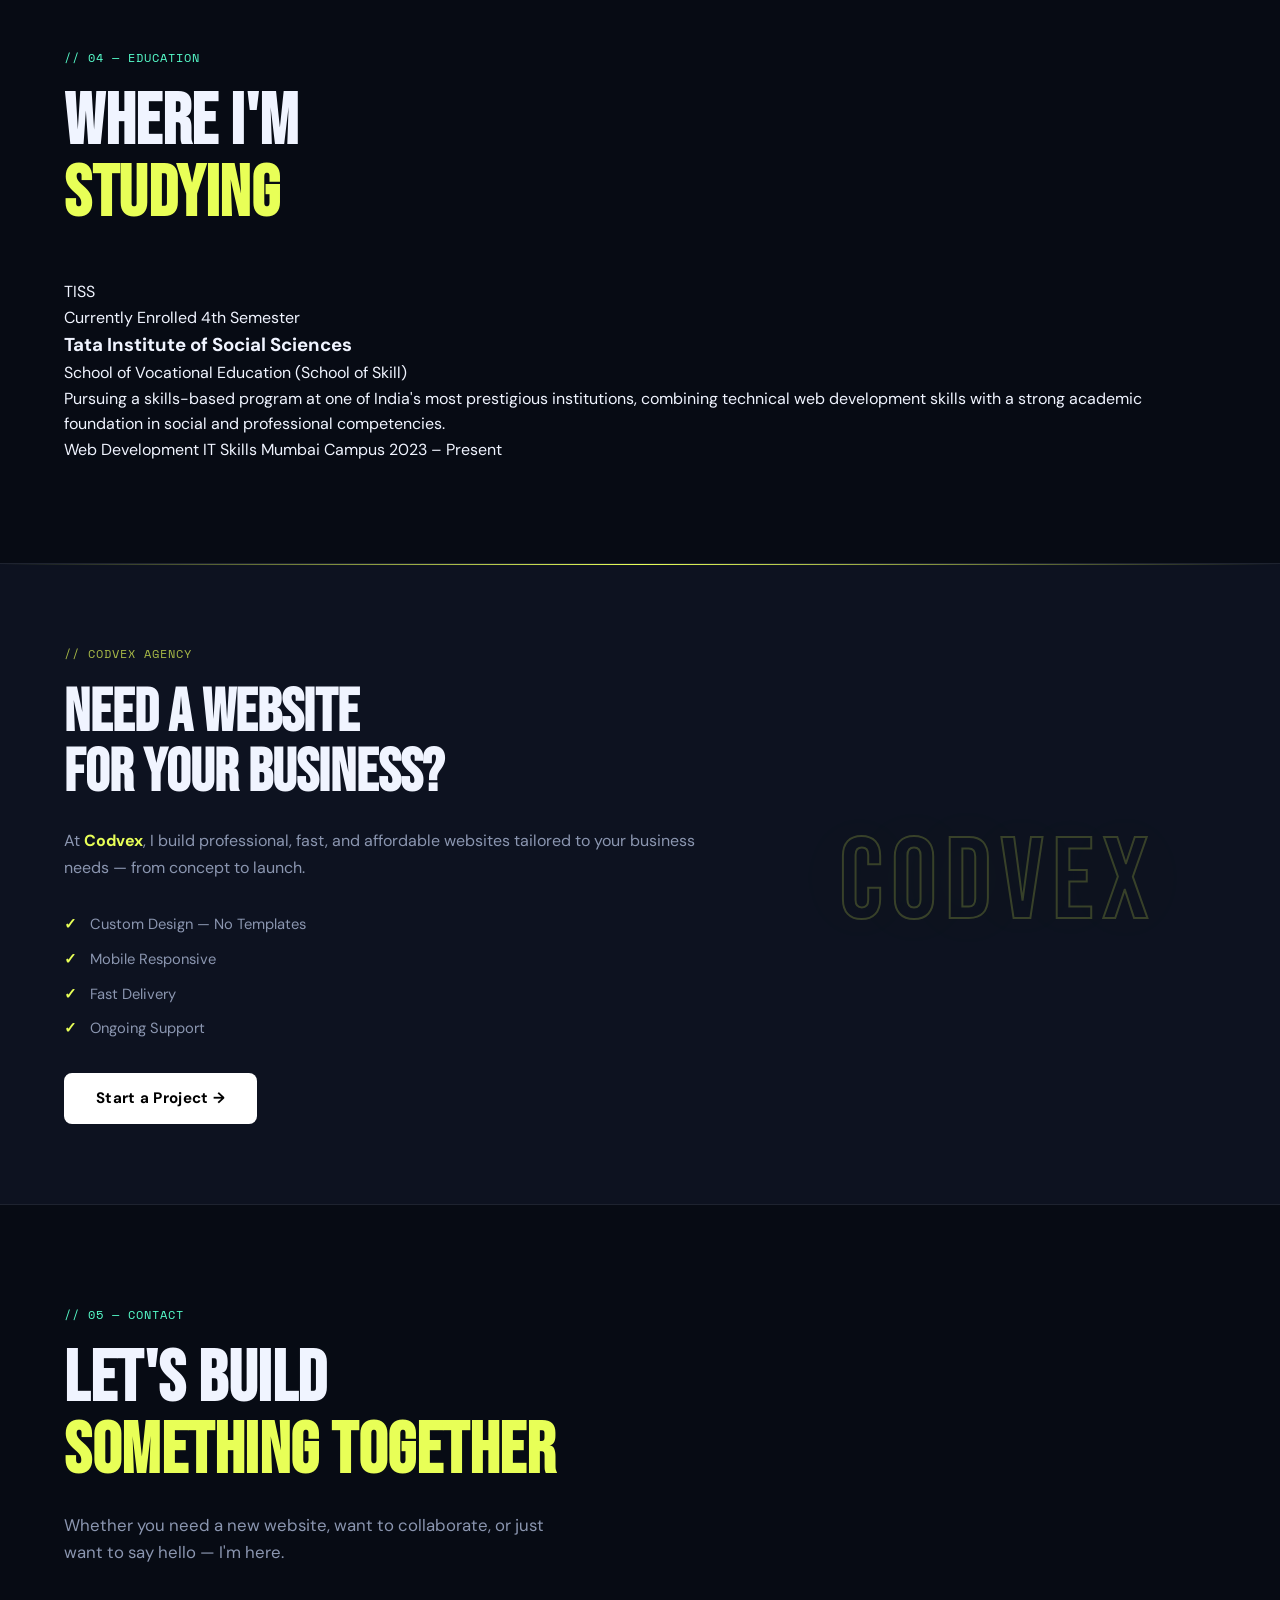
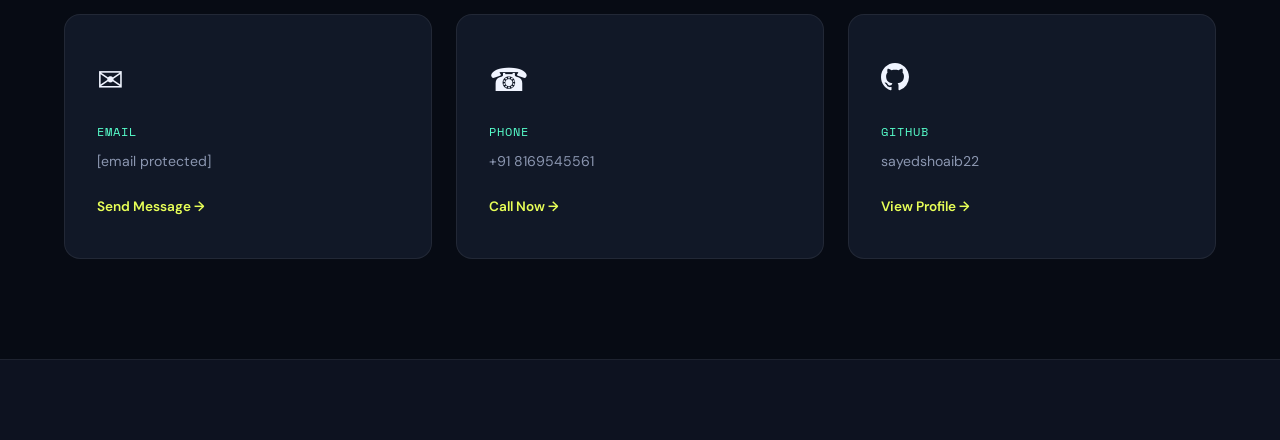
==== commit 1fabf06f: "Add Education section to index.html Added Education section with details about current studies." ====
--- a/index.html
+++ b/index.html
@@ -30,6 +30,7 @@
             <li><a href="#about" data-text="About">About</a></li>
             <li><a href="#skills" data-text="Skills">Skills</a></li>
             <li><a href="#projects" data-text="Projects">Projects</a></li>
+            <li><a href="#education" data-text="Education">Education</a></li>
             <li><a href="#contact" class="nav-cta">Hire Me</a></li>
         </ul>
         <button class="hamburger" id="hamburger" aria-label="Menu">
@@ -45,6 +46,7 @@
         <li><a href="#about" class="m-link">About</a></li>
         <li><a href="#skills" class="m-link">Skills</a></li>
         <li><a href="#projects" class="m-link">Projects</a></li>
+        <li><a href="#education" class="m-link">Education</a></li>
         <li><a href="#contact" class="m-link">Contact</a></li>
     </ul>
 </div>
@@ -292,26 +294,6 @@
                 </div>
             </div>
 
-            <div class="project-card client-card">
-                <div class="project-num">03</div>
-                <div class="project-meta">
-                    <span class="project-type">Fashion & E-Commerce</span>
-                    <span class="project-status live">Live</span>
-                </div>
-                <h3 class="project-title">Fashion Hub 2.0</h3>
-                <p class="project-desc">A stylish fashion showcase website with a modern design, product catalog, and engaging visual layout built to attract customers.</p>
-                <div class="tech-used">
-                    <span class="tech-tag">HTML</span>
-                    <span class="tech-tag">CSS</span>
-                    <span class="tech-tag">JavaScript</span>
-                </div>
-                <div class="project-links">
-                    <a href="https://sayedshoaib22.github.io/fashion-hub2.0/" target="_blank" rel="noopener noreferrer" class="project-link-btn primary">
-                        <svg width="14" height="14" viewBox="0 0 24 24" fill="none" stroke="currentColor" stroke-width="2"><path d="M18 13v6a2 2 0 01-2 2H5a2 2 0 01-2-2V8a2 2 0 012-2h6M15 3h6v6M10 14L21 3"/></svg>
-                        Visit Site
-                    </a>
-                </div>
-            </div>
         </div>
 
         <!-- Personal Projects -->
@@ -366,6 +348,36 @@
                         <svg width="14" height="14" viewBox="0 0 24 24" fill="none" stroke="currentColor" stroke-width="2"><path d="M18 13v6a2 2 0 01-2 2H5a2 2 0 01-2-2V8a2 2 0 012-2h6M15 3h6v6M10 14L21 3"/></svg>
                         Live Demo
                     </a>
+                </div>
+            </div>
+        </div>
+    </div>
+</section>
+
+<!-- Education -->
+<section id="education" class="section education-section">
+    <div class="container">
+        <div class="section-label">// 04 — Education</div>
+        <h2 class="section-title">Where I'm<br><em>Studying</em></h2>
+        <div class="edu-card">
+            <div class="edu-left">
+                <div class="edu-logo">TISS</div>
+            </div>
+            <div class="edu-right">
+                <div class="edu-meta">
+                    <span class="edu-status">
+                        <span class="badge-dot"></span>Currently Enrolled
+                    </span>
+                    <span class="edu-semester">4th Semester</span>
+                </div>
+                <h3 class="edu-title">Tata Institute of Social Sciences</h3>
+                <p class="edu-school">School of Vocational Education (School of Skill)</p>
+                <p class="edu-desc">Pursuing a skills-based program at one of India's most prestigious institutions, combining technical web development skills with a strong academic foundation in social and professional competencies.</p>
+                <div class="edu-tags">
+                    <span class="edu-tag">Web Development</span>
+                    <span class="edu-tag">IT Skills</span>
+                    <span class="edu-tag">Mumbai Campus</span>
+                    <span class="edu-tag">2023 – Present</span>
                 </div>
             </div>
         </div>
@@ -396,7 +408,7 @@
 <!-- Contact -->
 <section id="contact" class="section contact-section">
     <div class="container">
-        <div class="section-label">// 04 — Contact</div>
+        <div class="section-label">// 05 — Contact</div>
         <h2 class="section-title">Let's Build<br><em>Something Together</em></h2>
         <p class="contact-intro">Whether you need a new website, want to collaborate, or just want to say hello — I'm here.</p>
         <div class="contact-grid">
--- a/style.css
+++ b/style.css
@@ -465,6 +465,7 @@
     position: absolute; inset: 0;
     background: linear-gradient(135deg, rgba(232,255,87,0.03), transparent);
     opacity: 0; transition: opacity 0.3s;
+    pointer-events: none;
 }
 .project-card:hover::after { opacity: 1; }
 .project-card:hover { transform: translateY(-8px); border-color: rgba(232,255,87,0.25); box-shadow: 0 20px 50px rgba(0,0,0,0.4); }
@@ -505,7 +506,7 @@
     border: 1px solid var(--border);
 }
 
-.project-links { display: flex; gap: 0.7rem; flex-wrap: wrap; margin-top: auto; padding-top: 0.5rem; }
+.project-links { display: flex; gap: 0.7rem; flex-wrap: wrap; margin-top: auto; padding-top: 0.5rem; position: relative; z-index: 2; }
 .project-link-btn {
     display: inline-flex; align-items: center; gap: 0.4rem;
     font-size: 0.82rem; font-weight: 600; font-family: var(--font-body);
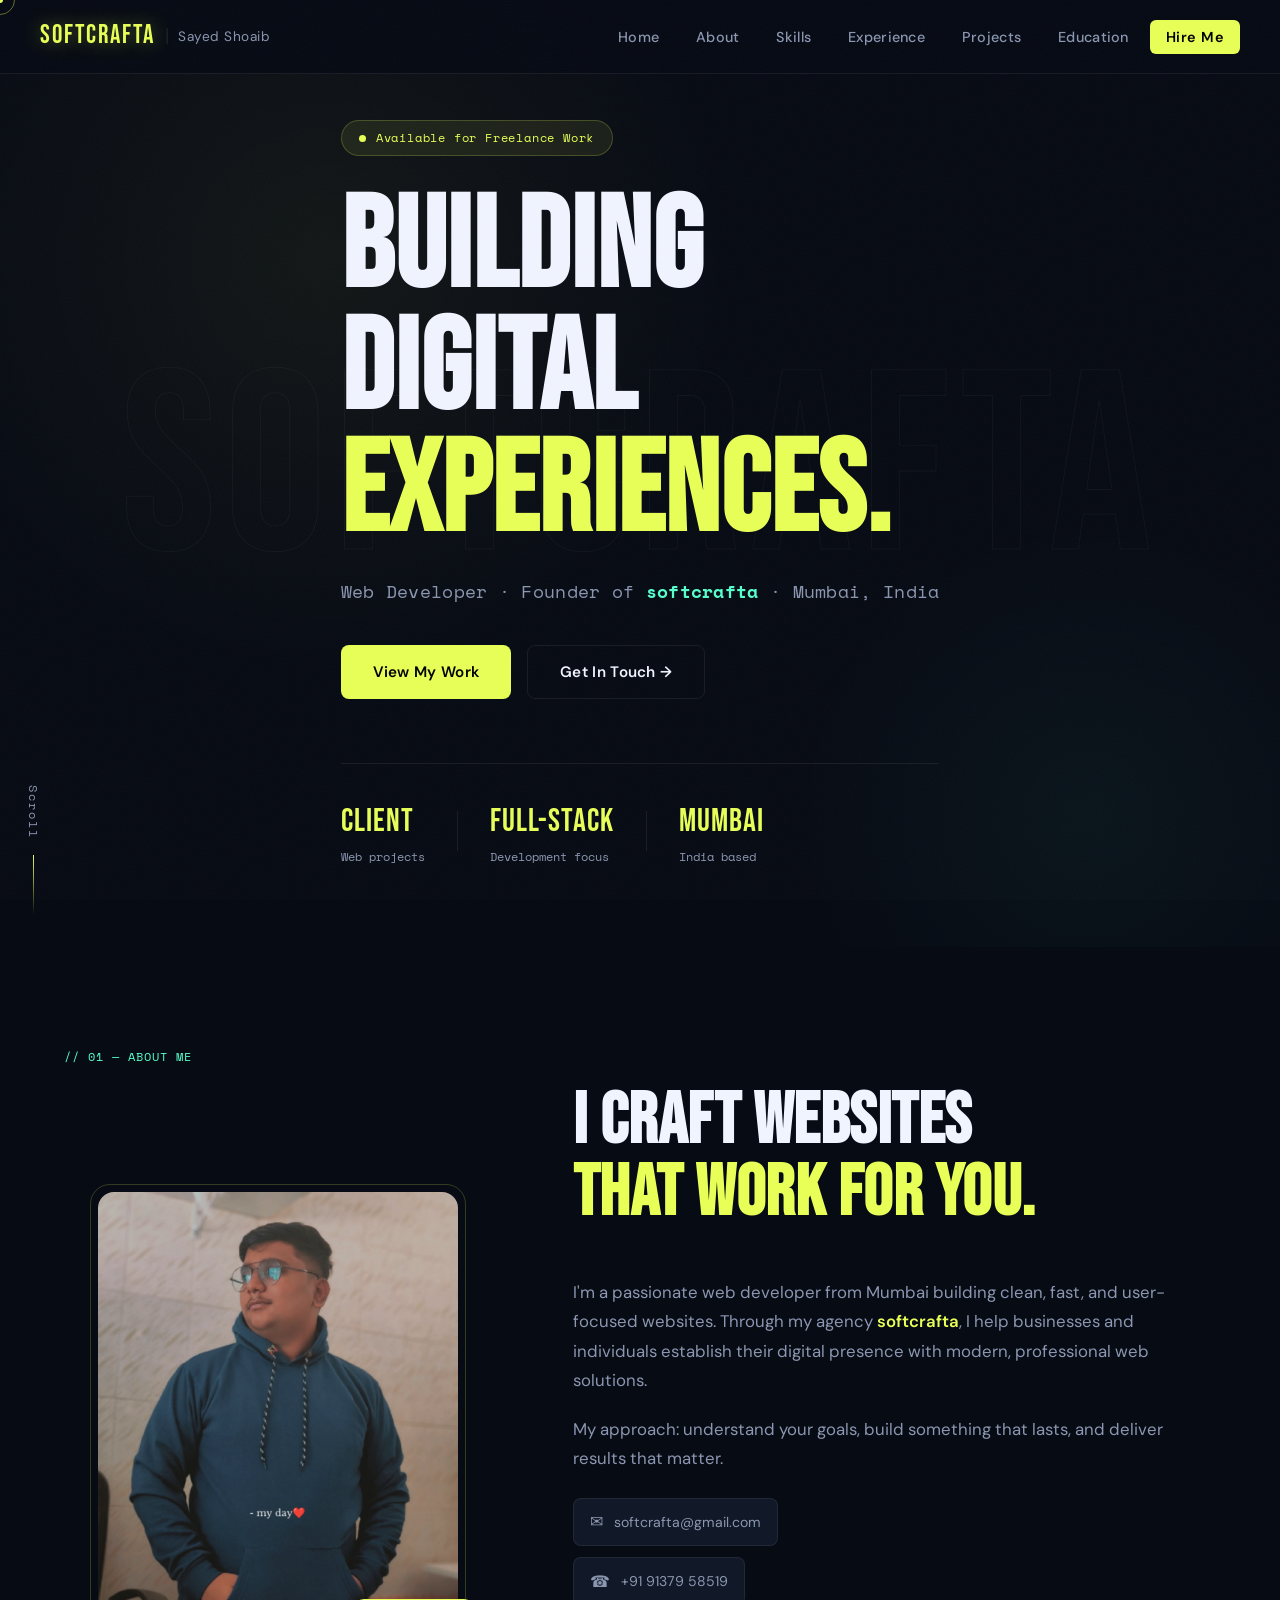
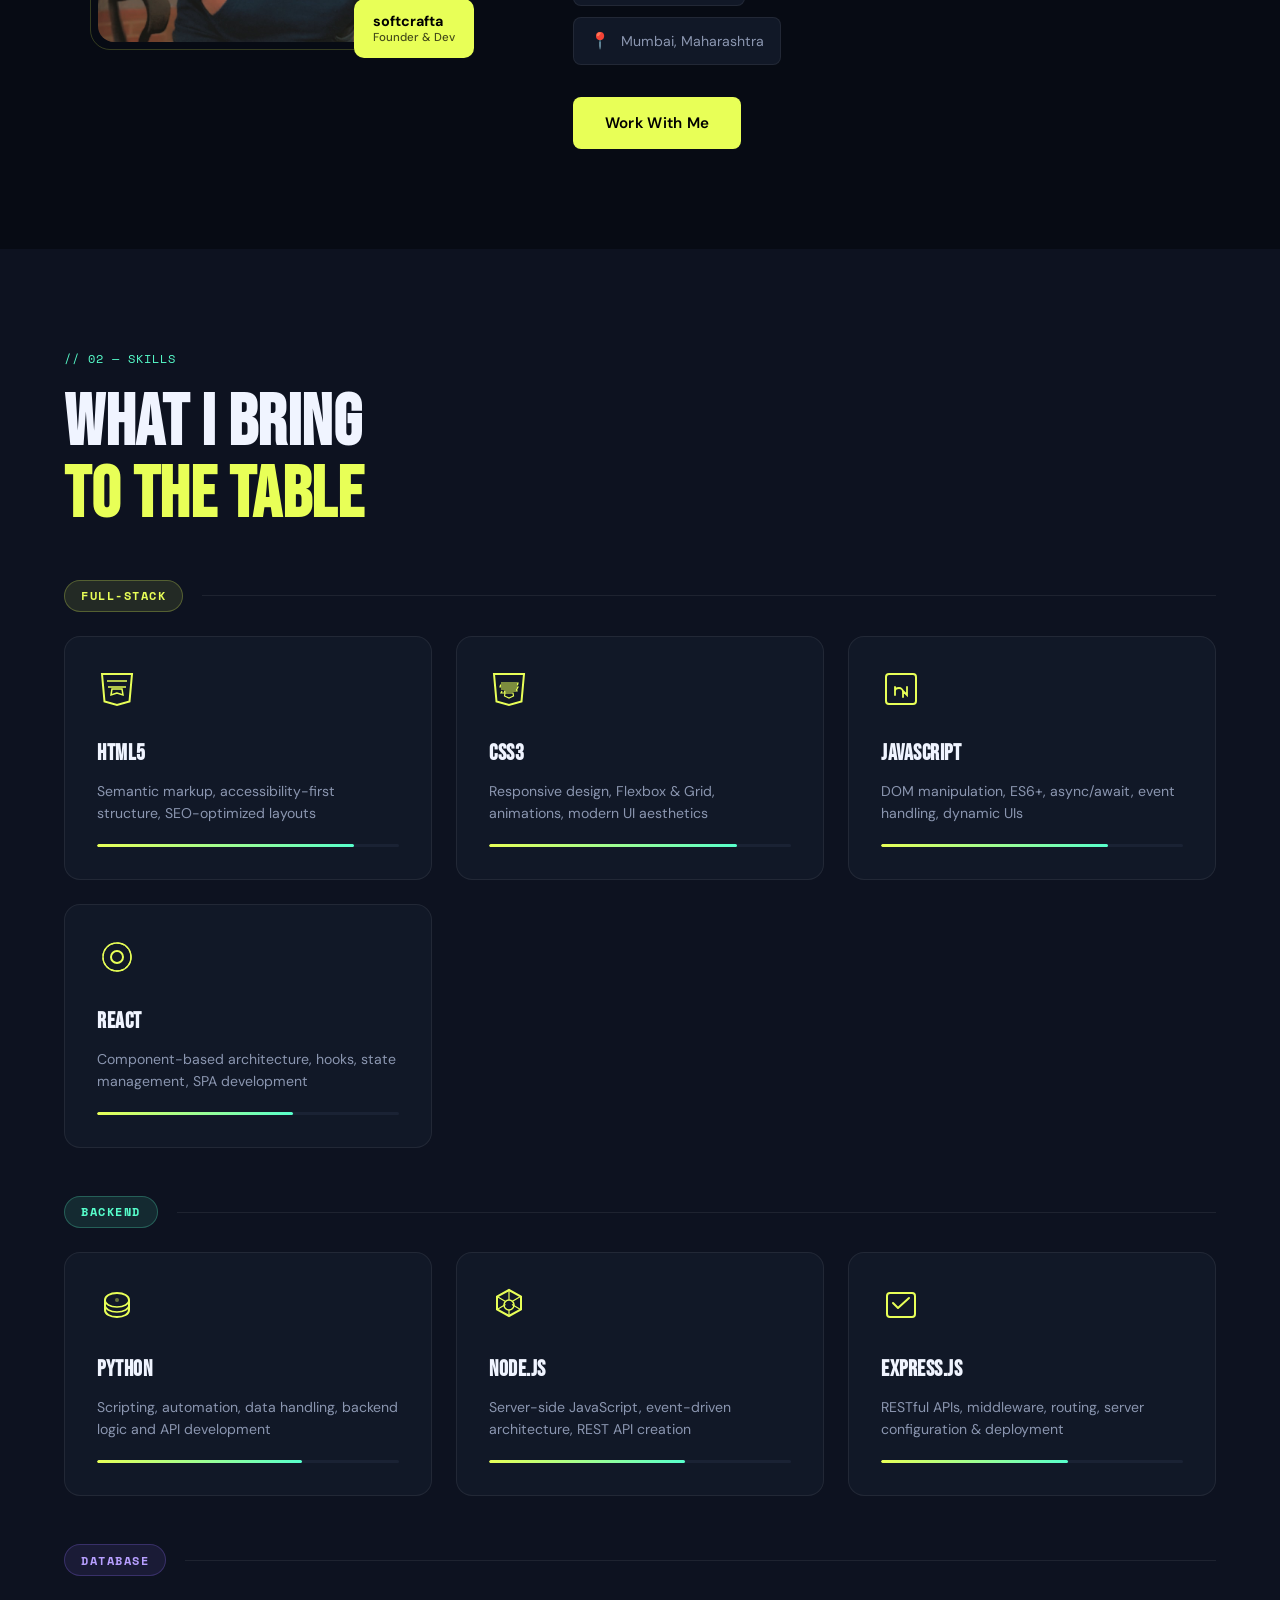
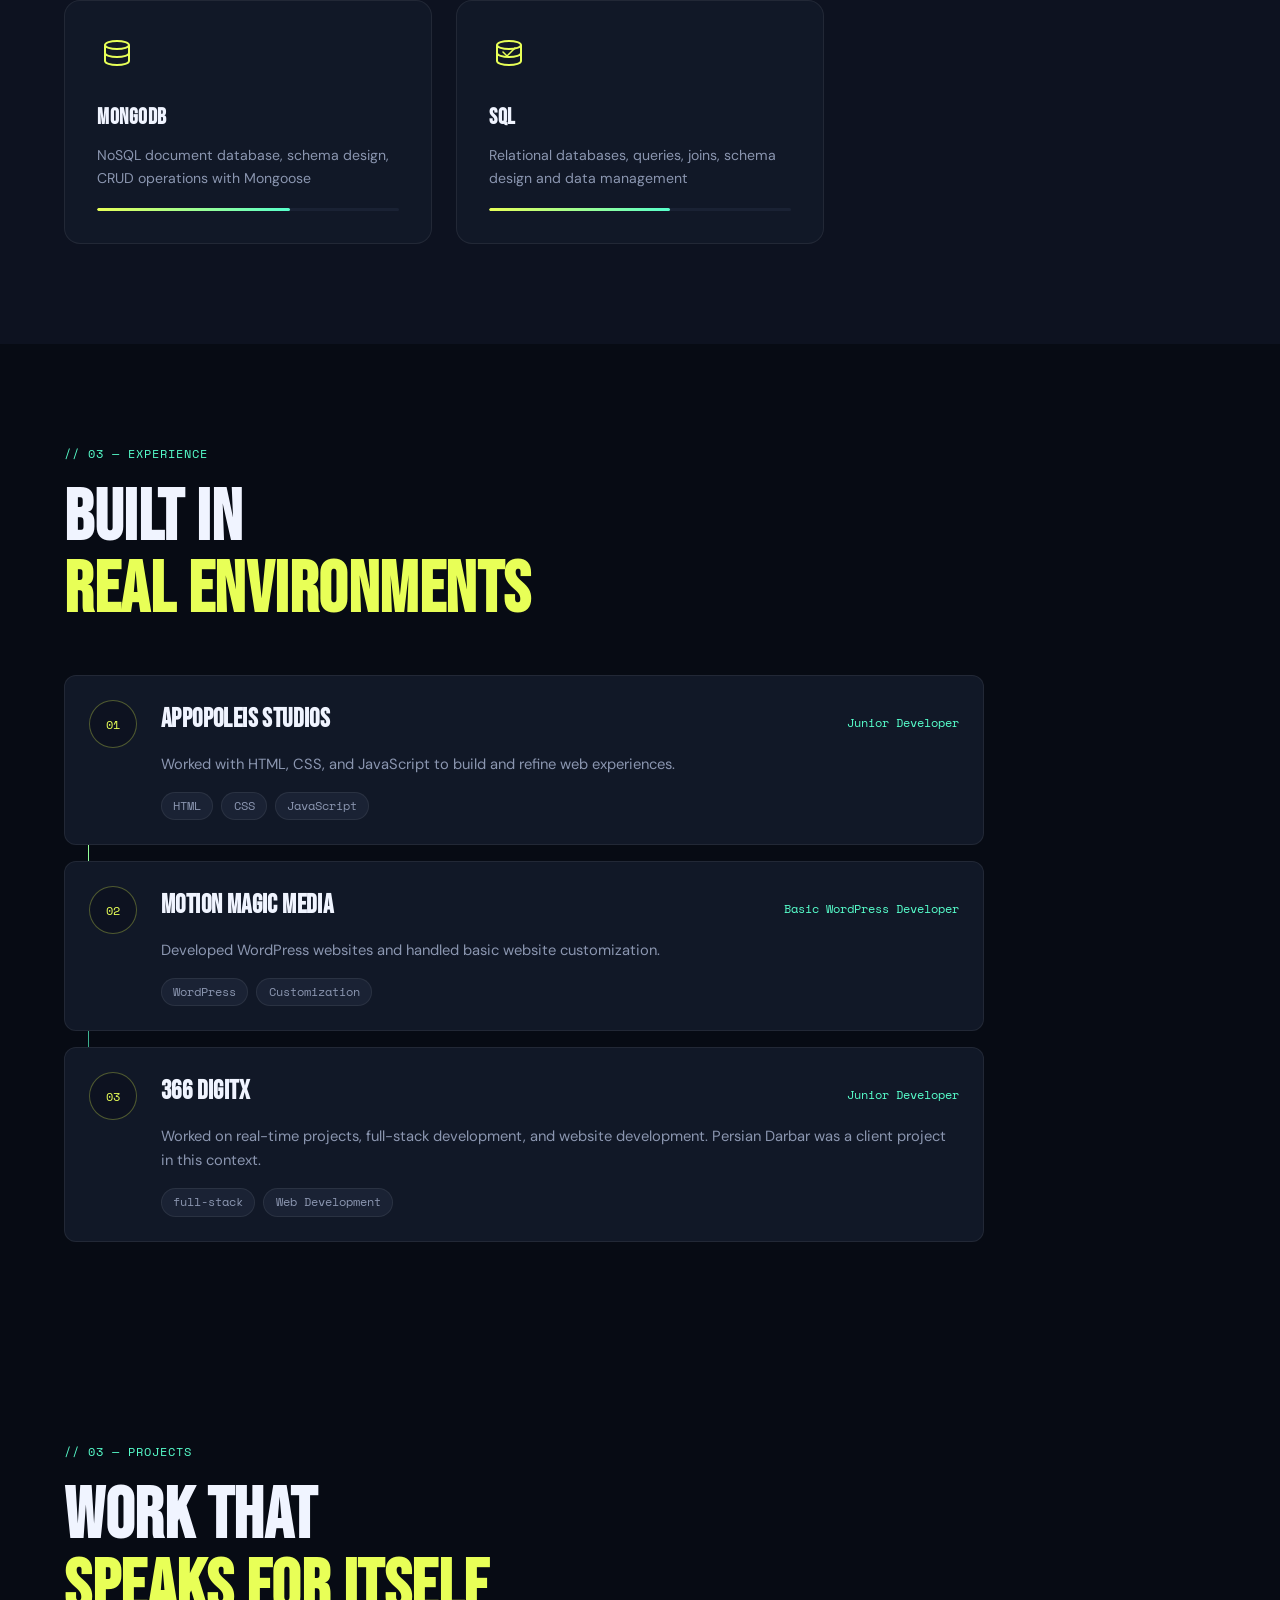
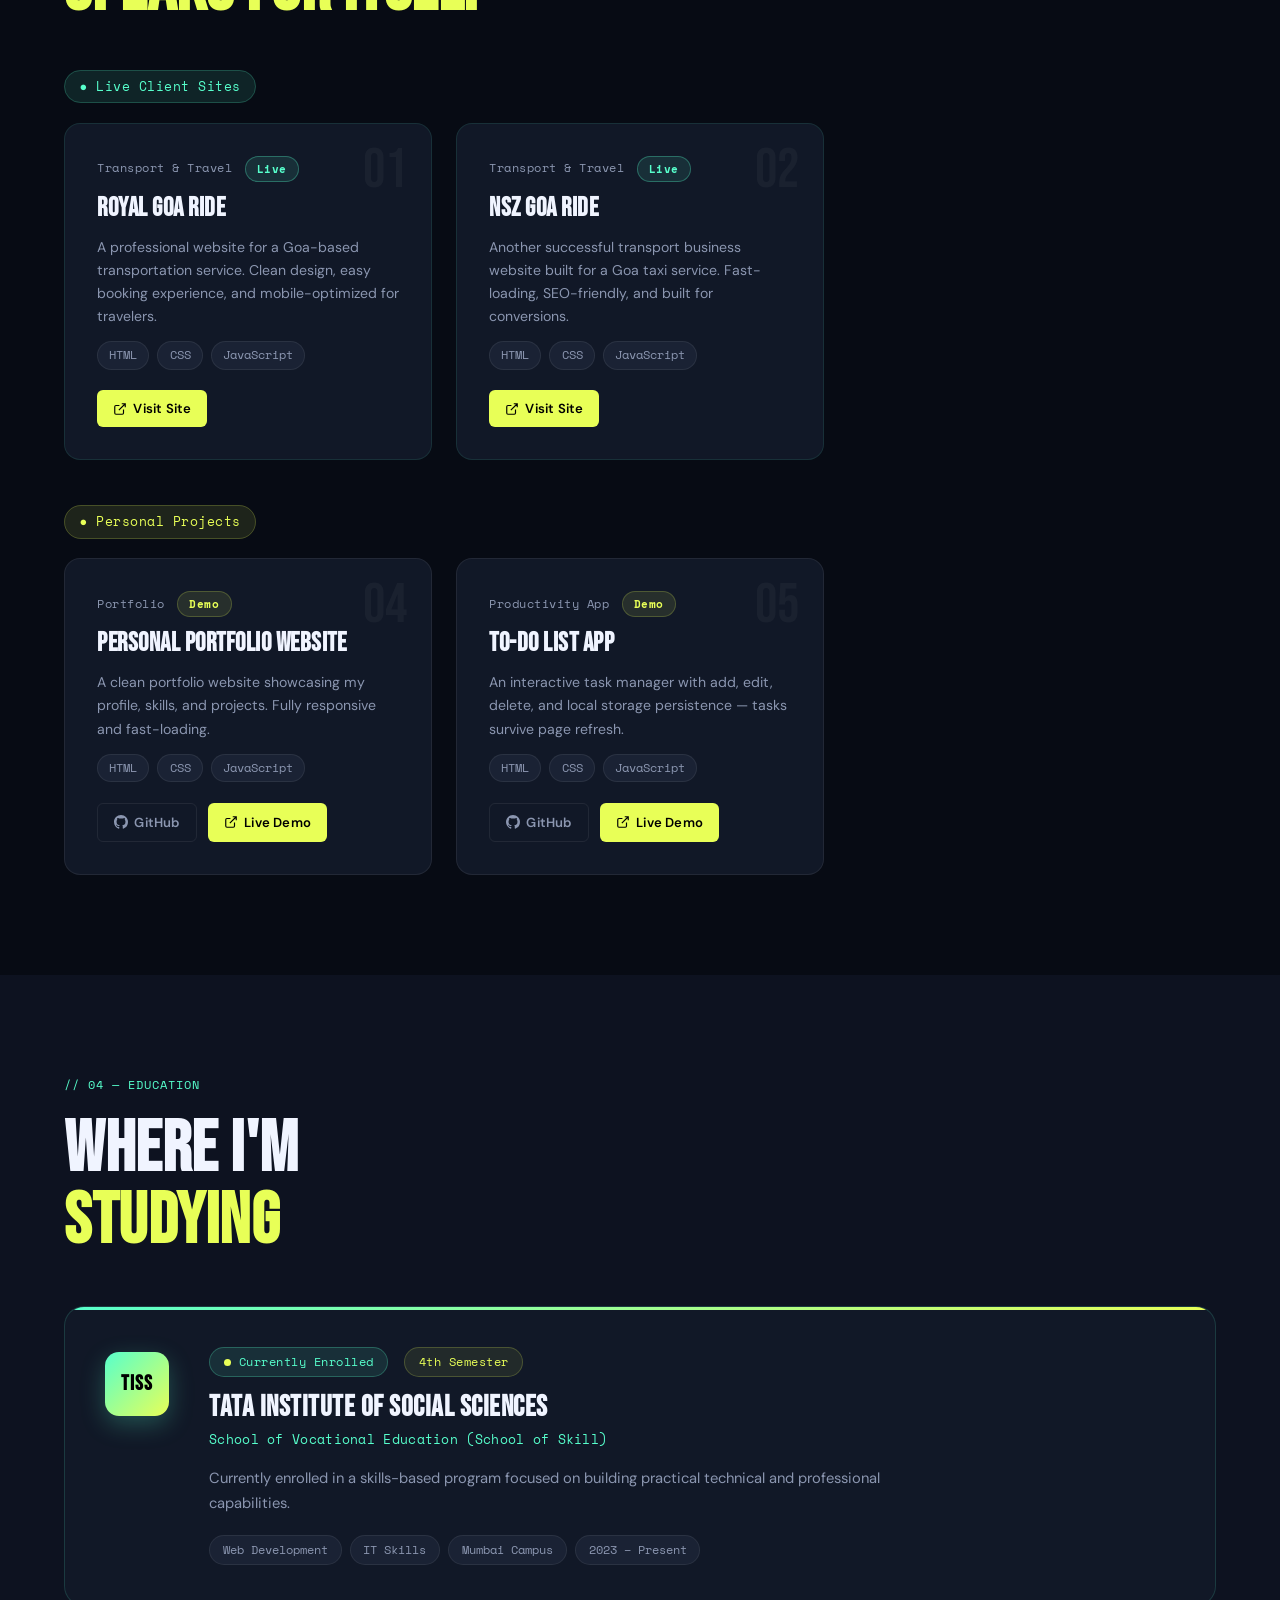
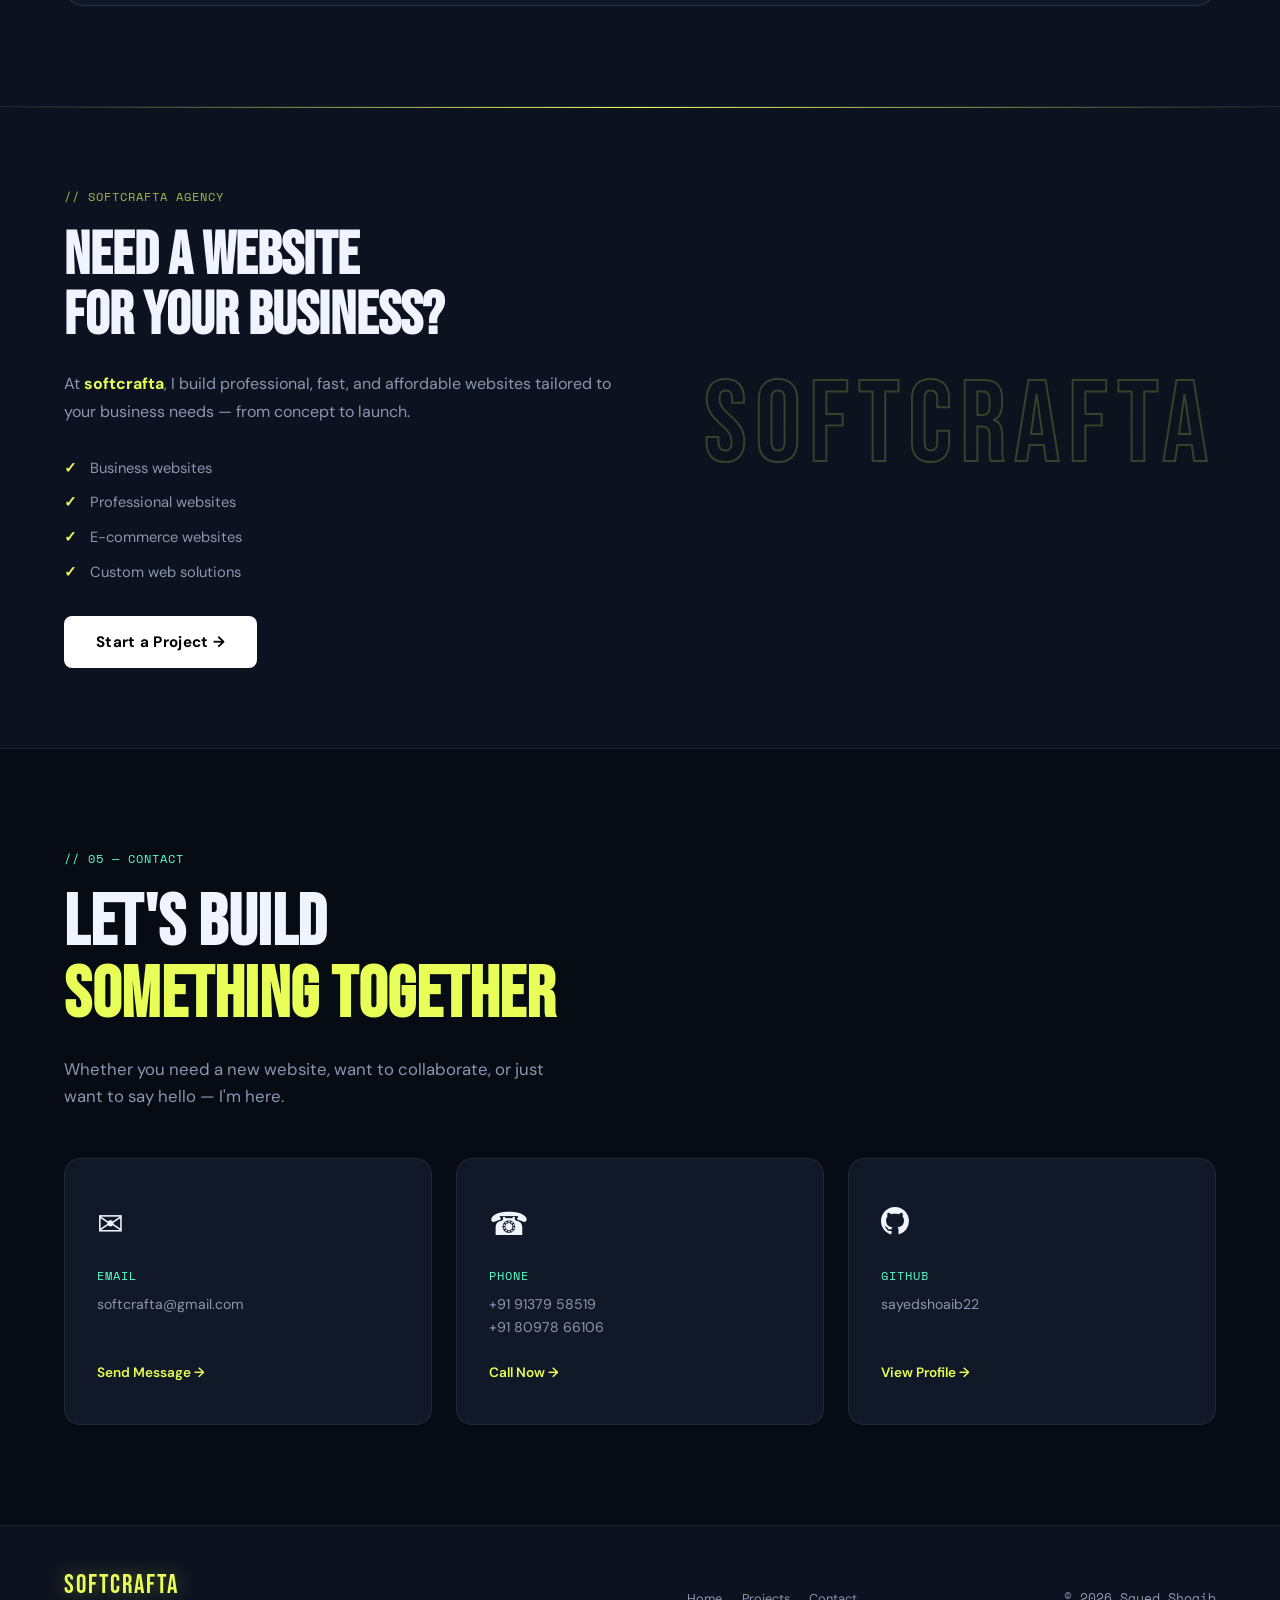
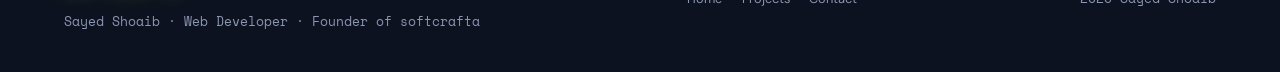
==== commit 15ca12fe: "update" ====
--- a/index.html
+++ b/index.html
@@ -3,7 +3,12 @@
 <head>
     <meta charset="UTF-8">
     <meta name="viewport" content="width=device-width, initial-scale=1.0">
-    <title>Sayed Shoaib | Web Developer @ Codvex</title>
+    <meta name="description" content="Sayed Shoaib is a web developer and founder of softcrafta, building professional websites and digital experiences from Mumbai, India.">
+    <meta name="theme-color" content="#070b14">
+    <meta property="og:title" content="Sayed Shoaib | Web Developer & Founder of softcrafta">
+    <meta property="og:description" content="Professional web development, client projects, and digital experiences by Sayed Shoaib.">
+    <meta property="og:type" content="website">
+    <title>Sayed Shoaib | Web Developer & Founder of softcrafta</title>
     <link rel="preconnect" href="https://fonts.googleapis.com">
     <link href="https://fonts.googleapis.com/css2?family=Bebas+Neue&family=DM+Sans:ital,opsz,wght@0,9..40,300;0,9..40,400;0,9..40,500;0,9..40,600;1,9..40,300&family=Space+Mono:wght@400;700&display=swap" rel="stylesheet">
     <link rel="stylesheet" href="style.css">
@@ -21,7 +26,7 @@
 <header id="header">
     <nav class="container nav">
         <div class="logo">
-            <span class="logo-agency">CODVEX</span>
+            <span class="logo-agency">softcrafta</span>
             <span class="logo-divider">|</span>
             <span class="logo-name">Sayed Shoaib</span>
         </div>
@@ -29,11 +34,12 @@
             <li><a href="#home" data-text="Home">Home</a></li>
             <li><a href="#about" data-text="About">About</a></li>
             <li><a href="#skills" data-text="Skills">Skills</a></li>
+            <li><a href="#experience" data-text="Experience">Experience</a></li>
             <li><a href="#projects" data-text="Projects">Projects</a></li>
             <li><a href="#education" data-text="Education">Education</a></li>
             <li><a href="#contact" class="nav-cta">Hire Me</a></li>
         </ul>
-        <button class="hamburger" id="hamburger" aria-label="Menu">
+        <button class="hamburger" id="hamburger" aria-label="Open navigation menu" aria-controls="mobileMenu" aria-expanded="false">
             <span></span><span></span><span></span>
         </button>
     </nav>
@@ -45,6 +51,7 @@
         <li><a href="#home" class="m-link">Home</a></li>
         <li><a href="#about" class="m-link">About</a></li>
         <li><a href="#skills" class="m-link">Skills</a></li>
+        <li><a href="#experience" class="m-link">Experience</a></li>
         <li><a href="#projects" class="m-link">Projects</a></li>
         <li><a href="#education" class="m-link">Education</a></li>
         <li><a href="#contact" class="m-link">Contact</a></li>
@@ -53,7 +60,7 @@
 
 <!-- Hero -->
 <section id="home" class="hero">
-    <div class="hero-bg-text">CODVEX</div>
+    <div class="hero-bg-text">softcrafta</div>
     <div class="container hero-inner">
         <div class="hero-badge">
             <span class="badge-dot"></span>
@@ -64,25 +71,25 @@
             <span class="title-line reveal-up delay-1">Digital</span>
             <span class="title-line accent reveal-up delay-2">Experiences.</span>
         </h1>
-        <p class="hero-sub reveal-up delay-3">Web Developer · Founder of <strong>Codvex</strong> · Mumbai, India</p>
+        <p class="hero-sub reveal-up delay-3">Web Developer · Founder of <strong>softcrafta</strong> · Mumbai, India</p>
         <div class="hero-actions reveal-up delay-4">
             <a href="#projects" class="btn btn-primary">View My Work</a>
             <a href="#contact" class="btn btn-ghost">Get In Touch →</a>
         </div>
         <div class="hero-stats">
             <div class="stat reveal-up delay-5">
-                <span class="stat-num">5+</span>
-                <span class="stat-label">Projects Built</span>
+                <span class="stat-num">Client</span>
+                <span class="stat-label">Web projects</span>
             </div>
             <div class="stat-divider"></div>
             <div class="stat reveal-up delay-5">
-                <span class="stat-num">3</span>
-                <span class="stat-label">Live Client Sites</span>
+                <span class="stat-num">full-stack</span>
+                <span class="stat-label">Development focus</span>
             </div>
             <div class="stat-divider"></div>
             <div class="stat reveal-up delay-5">
-                <span class="stat-num">100%</span>
-                <span class="stat-label">Passion Driven</span>
+                <span class="stat-num">Mumbai</span>
+                <span class="stat-label">India based</span>
             </div>
         </div>
     </div>
@@ -103,21 +110,21 @@
                     <div class="img-placeholder">SS</div>
                     <div class="img-frame"></div>
                     <div class="img-badge">
-                        <span>Codvex</span>
+                        <span>softcrafta</span>
                         <span class="badge-sub">Founder & Dev</span>
                     </div>
                 </div>
             </div>
             <div class="about-content">
                 <h2 class="section-title">I craft websites<br><em>that work for you.</em></h2>
-                <p class="about-desc">I'm a passionate web developer from Mumbai building clean, fast, and user-focused websites. Through my agency <strong>Codvex</strong>, I help businesses and individuals establish their digital presence with modern, professional web solutions.</p>
+                <p class="about-desc">I'm a passionate web developer from Mumbai building clean, fast, and user-focused websites. Through my agency <strong>softcrafta</strong>, I help businesses and individuals establish their digital presence with modern, professional web solutions.</p>
                 <p class="about-desc">My approach: understand your goals, build something that lasts, and deliver results that matter.</p>
                 <div class="contact-chips">
-                    <a href="/cdn-cgi/l/email-protection#6211031b0706110a0d030b00515a545b50505622050f030b0e4c010d0f" class="chip">
-                        <span class="chip-icon">✉</span><span class="__cf_email__" data-cfemail="10637169757463787f7179722328262922222450777d71797c3e737f7d">[email&#160;protected]</span>
-                    </a>
-                    <a href="tel:8169545561" class="chip">
-                        <span class="chip-icon">☎</span>+91 8169545561
+                    <a href="mailto:softcrafta@gmail.com" class="chip">
+                        <span class="chip-icon">✉</span>softcrafta@gmail.com
+                    </a>
+                    <a href="tel:+919137958519" class="chip">
+                        <span class="chip-icon">☎</span>+91 91379 58519
                     </a>
                     <div class="chip">
                         <span class="chip-icon">📍</span>Mumbai, Maharashtra
@@ -135,10 +142,10 @@
         <div class="section-label">// 02 — Skills</div>
         <h2 class="section-title">What I Bring<br><em>to the Table</em></h2>
 
-        <!-- Frontend -->
+        <!-- full-stack -->
         <div class="skill-category">
             <div class="skill-category-header">
-                <span class="skill-cat-tag frontend">Frontend</span>
+                <span class="skill-cat-tag full-stack">full-stack</span>
                 <div class="skill-cat-line"></div>
             </div>
             <div class="skills-grid">
@@ -237,6 +244,40 @@
             </div>
         </div>
 
+    </div>
+</section>
+
+<!-- Experience -->
+<section id="experience" class="section experience-section">
+    <div class="container">
+        <div class="section-label">// 03 — Experience</div>
+        <h2 class="section-title">Built in<br><em>real environments</em></h2>
+        <div class="experience-list">
+            <article class="experience-item">
+                <div class="experience-marker">01</div>
+                <div class="experience-content">
+                    <div class="experience-heading"><h3>Appopoleis Studios</h3><span>Junior Developer</span></div>
+                    <p>Worked with HTML, CSS, and JavaScript to build and refine web experiences.</p>
+                    <div class="tech-used"><span class="tech-tag">HTML</span><span class="tech-tag">CSS</span><span class="tech-tag">JavaScript</span></div>
+                </div>
+            </article>
+            <article class="experience-item">
+                <div class="experience-marker">02</div>
+                <div class="experience-content">
+                    <div class="experience-heading"><h3>Motion Magic Media</h3><span>Basic WordPress Developer</span></div>
+                    <p>Developed WordPress websites and handled basic website customization.</p>
+                    <div class="tech-used"><span class="tech-tag">WordPress</span><span class="tech-tag">Customization</span></div>
+                </div>
+            </article>
+            <article class="experience-item">
+                <div class="experience-marker">03</div>
+                <div class="experience-content">
+                    <div class="experience-heading"><h3>366 DigitX</h3><span>Junior Developer</span></div>
+                    <p>Worked on real-time projects, full-stack development, and website development. Persian Darbar was a client project in this context.</p>
+                    <div class="tech-used"><span class="tech-tag">full-stack</span><span class="tech-tag">Web Development</span></div>
+                </div>
+            </article>
+        </div>
     </div>
 </section>
 
@@ -372,7 +413,7 @@
                 </div>
                 <h3 class="edu-title">Tata Institute of Social Sciences</h3>
                 <p class="edu-school">School of Vocational Education (School of Skill)</p>
-                <p class="edu-desc">Pursuing a skills-based program at one of India's most prestigious institutions, combining technical web development skills with a strong academic foundation in social and professional competencies.</p>
+                <p class="edu-desc">Currently enrolled in a skills-based program focused on building practical technical and professional capabilities.</p>
                 <div class="edu-tags">
                     <span class="edu-tag">Web Development</span>
                     <span class="edu-tag">IT Skills</span>
@@ -384,23 +425,23 @@
     </div>
 </section>
 
-<!-- Codvex Agency Banner -->
+<!-- softcrafta Agency Banner -->
 <section class="agency-banner">
     <div class="container">
         <div class="agency-inner">
             <div class="agency-text">
-                <div class="section-label light">// Codvex Agency</div>
+                <div class="section-label light">// softcrafta Agency</div>
                 <h2>Need a Website<br>for Your Business?</h2>
-                <p>At <strong>Codvex</strong>, I build professional, fast, and affordable websites tailored to your business needs — from concept to launch.</p>
+                <p>At <strong>softcrafta</strong>, I build professional, fast, and affordable websites tailored to your business needs — from concept to launch.</p>
                 <ul class="agency-features">
-                    <li><span>✓</span> Custom Design — No Templates</li>
-                    <li><span>✓</span> Mobile Responsive</li>
-                    <li><span>✓</span> Fast Delivery</li>
-                    <li><span>✓</span> Ongoing Support</li>
+                    <li><span>✓</span> Business websites</li>
+                    <li><span>✓</span> Professional websites</li>
+                    <li><span>✓</span> E-commerce websites</li>
+                    <li><span>✓</span> Custom web solutions</li>
                 </ul>
                 <a href="#contact" class="btn btn-white">Start a Project →</a>
             </div>
-            <div class="agency-logo-big">CODVEX</div>
+            <div class="agency-logo-big">softcrafta</div>
         </div>
     </div>
 </section>
@@ -412,16 +453,16 @@
         <h2 class="section-title">Let's Build<br><em>Something Together</em></h2>
         <p class="contact-intro">Whether you need a new website, want to collaborate, or just want to say hello — I'm here.</p>
         <div class="contact-grid">
-            <a href="/cdn-cgi/l/email-protection#a1d2c0d8c4c5d2c9cec0c8c392999798939395e1c6ccc0c8cd8fc2cecc" class="contact-card">
+            <a href="mailto:softcrafta@gmail.com" class="contact-card">
                 <div class="contact-card-icon">✉</div>
                 <div class="contact-card-label">Email</div>
-                <div class="contact-card-value"><span class="__cf_email__" data-cfemail="5724362e3233243f38363e35646f616e65656317303a363e3b7934383a">[email&#160;protected]</span></div>
+                <div class="contact-card-value">softcrafta@gmail.com</div>
                 <div class="contact-card-action">Send Message →</div>
             </a>
-            <a href="tel:8169545561" class="contact-card">
+            <a href="tel:+919137958519" class="contact-card">
                 <div class="contact-card-icon">☎</div>
                 <div class="contact-card-label">Phone</div>
-                <div class="contact-card-value">+91 8169545561</div>
+                <div class="contact-card-value">+91 91379 58519<br>+91 80978 66106</div>
                 <div class="contact-card-action">Call Now →</div>
             </a>
             <a href="https://github.com/sayedshoaib22" target="_blank" class="contact-card">
@@ -439,4 +480,19 @@
 <!-- Footer -->
 <footer>
     <div class="container footer-inner">
-        <div
+        <div class="footer-brand">
+            <span class="logo-agency">softcrafta</span>
+            <p>Sayed Shoaib · Web Developer · Founder of softcrafta</p>
+        </div>
+        <nav class="footer-nav" aria-label="Footer navigation">
+            <a href="#home">Home</a>
+            <a href="#projects">Projects</a>
+            <a href="#contact">Contact</a>
+        </nav>
+        <p class="footer-copy">© 2026 Sayed Shoaib</p>
+    </div>
+</footer>
+
+<script src="script.js"></script>
+</body>
+</html>
--- a/style.css
+++ b/style.css
@@ -69,7 +69,10 @@
     border-bottom: 1px solid var(--border);
     transition: background 0.3s;
 }
-header.scrolled { background: rgba(7, 11, 20, 0.97); }
+header.scrolled {
+    background: rgba(7, 11, 20, 0.78);
+    box-shadow: 0 12px 35px rgba(0,0,0,0.24);
+}
 
 .nav {
     display: flex; align-items: center;
@@ -418,7 +421,7 @@
     text-transform: uppercase; white-space: nowrap;
     padding: 0.35rem 1rem; border-radius: 100px;
 }
-.skill-cat-tag.frontend {
+.skill-cat-tag.full-stack {
     background: rgba(232,255,87,0.1); color: var(--accent);
     border: 1px solid rgba(232,255,87,0.25);
 }
@@ -429,6 +432,81 @@
 .skill-cat-tag.database {
     background: rgba(147,112,255,0.1); color: #b79fff;
     border: 1px solid rgba(147,112,255,0.25);
+}
+
+/* ==============================
+   EXPERIENCE
+============================== */
+.experience-section { background: var(--bg); }
+.experience-list {
+    position: relative;
+    display: grid;
+    gap: 1rem;
+    max-width: 920px;
+}
+.experience-list::before {
+    content: '';
+    position: absolute;
+    left: 1.5rem;
+    top: 2rem;
+    bottom: 2rem;
+    width: 1px;
+    background: linear-gradient(var(--accent), var(--accent2), transparent);
+}
+.experience-item {
+    display: grid;
+    grid-template-columns: 3rem 1fr;
+    gap: 1.5rem;
+    align-items: start;
+    position: relative;
+    padding: 1.5rem;
+    background: var(--surface);
+    border: 1px solid var(--border);
+    border-radius: 12px;
+    transition: transform 0.3s, border-color 0.3s, background 0.3s;
+}
+.experience-item:hover {
+    transform: translateX(6px);
+    border-color: rgba(87,255,204,0.3);
+    background: var(--surface2);
+}
+.experience-marker {
+    position: relative;
+    z-index: 1;
+    width: 3rem;
+    height: 3rem;
+    display: grid;
+    place-items: center;
+    border: 1px solid rgba(232,255,87,0.3);
+    border-radius: 50%;
+    background: var(--bg2);
+    color: var(--accent);
+    font-family: var(--font-mono);
+    font-size: 0.75rem;
+}
+.experience-heading {
+    display: flex;
+    align-items: baseline;
+    justify-content: space-between;
+    gap: 1rem;
+    flex-wrap: wrap;
+    margin-bottom: 0.65rem;
+}
+.experience-heading h3 {
+    font-family: var(--font-display);
+    font-size: 1.6rem;
+    letter-spacing: 0.4px;
+}
+.experience-heading span {
+    color: var(--accent2);
+    font-family: var(--font-mono);
+    font-size: 0.74rem;
+}
+.experience-content p {
+    color: var(--text-muted);
+    font-size: 0.92rem;
+    line-height: 1.65;
+    margin-bottom: 1rem;
 }
 
 /* ==============================
@@ -600,6 +678,104 @@
 .contact-card-action { font-size: 0.85rem; color: var(--accent); font-weight: 600; margin-top: auto; padding-top: 1rem; }
 
 /* ==============================
+   EDUCATION
+============================== */
+.education-section { background: var(--bg2); }
+
+.edu-card {
+    display: grid;
+    grid-template-columns: auto 1fr;
+    gap: 2.5rem;
+    background: var(--surface);
+    border: 1px solid rgba(87,255,204,0.15);
+    border-radius: 20px;
+    padding: 2.5rem;
+    position: relative;
+    overflow: hidden;
+    transition: all 0.3s;
+}
+.edu-card::before {
+    content: '';
+    position: absolute; top: 0; left: 0;
+    width: 100%; height: 3px;
+    background: linear-gradient(90deg, var(--accent2), var(--accent));
+}
+.edu-card:hover {
+    transform: translateY(-4px);
+    border-color: rgba(87,255,204,0.35);
+    box-shadow: 0 20px 50px rgba(0,0,0,0.4);
+}
+
+.edu-left {
+    display: flex;
+    align-items: flex-start;
+    padding-top: 0.3rem;
+}
+.edu-logo {
+    width: 64px; height: 64px;
+    background: linear-gradient(135deg, var(--accent2), var(--accent));
+    border-radius: 14px;
+    display: flex; align-items: center; justify-content: center;
+    font-family: var(--font-display);
+    font-size: 1.3rem; color: #000;
+    font-weight: 900; letter-spacing: 1px;
+    flex-shrink: 0;
+    box-shadow: 0 8px 24px rgba(87,255,204,0.25);
+}
+
+.edu-meta {
+    display: flex; align-items: center;
+    gap: 1rem; margin-bottom: 0.9rem;
+    flex-wrap: wrap;
+}
+.edu-status {
+    display: inline-flex; align-items: center; gap: 0.5rem;
+    background: rgba(87,255,204,0.1);
+    border: 1px solid rgba(87,255,204,0.25);
+    color: var(--accent2);
+    font-family: var(--font-mono); font-size: 0.74rem;
+    padding: 0.3rem 0.85rem; border-radius: 100px;
+    letter-spacing: 0.5px;
+}
+.edu-semester {
+    font-family: var(--font-mono); font-size: 0.74rem;
+    color: var(--accent); letter-spacing: 0.5px;
+    background: rgba(232,255,87,0.08);
+    border: 1px solid rgba(232,255,87,0.2);
+    padding: 0.3rem 0.85rem; border-radius: 100px;
+}
+
+.edu-title {
+    font-family: var(--font-display);
+    font-size: 1.8rem; color: var(--text);
+    letter-spacing: 0.5px; line-height: 1.1;
+    margin-bottom: 0.35rem;
+}
+.edu-school {
+    font-family: var(--font-mono);
+    font-size: 0.82rem; color: var(--accent2);
+    margin-bottom: 1rem; letter-spacing: 0.3px;
+}
+.edu-desc {
+    font-size: 0.92rem; color: var(--text-muted);
+    line-height: 1.7; margin-bottom: 1.2rem;
+    max-width: 680px;
+}
+.edu-tags {
+    display: flex; flex-wrap: wrap; gap: 0.5rem;
+}
+.edu-tag {
+    font-family: var(--font-mono); font-size: 0.74rem;
+    padding: 0.28rem 0.8rem; border-radius: 100px;
+    background: var(--surface2); color: var(--text-muted);
+    border: 1px solid var(--border);
+}
+
+@media (max-width: 640px) {
+    .edu-card { grid-template-columns: 1fr; gap: 1.5rem; }
+}
+
+/* ==============================
    FOOTER
 ============================== */
 footer {
@@ -614,6 +790,9 @@
 .footer-brand { display: flex; flex-direction: column; gap: 0.3rem; }
 .footer-brand p { font-size: 0.8rem; color: var(--text-muted); font-family: var(--font-mono); }
 .footer-copy { font-size: 0.8rem; color: var(--text-muted); font-family: var(--font-mono); }
+.footer-nav { display: flex; gap: 1.2rem; }
+.footer-nav a { color: var(--text-muted); font-size: 0.8rem; text-decoration: none; }
+.footer-nav a:hover { color: var(--accent); }
 
 /* ==============================
    ANIMATIONS
@@ -655,6 +834,20 @@
     .hero-title { font-size: clamp(52px, 14vw, 80px); }
     .section-title { font-size: clamp(36px, 10vw, 52px); }
     .footer-inner { flex-direction: column; text-align: center; }
+    .footer-nav { justify-content: center; flex-wrap: wrap; }
     .scroll-indicator { display: none; }
     .cursor-dot, .cursor-ring { display: none; }
-}
+    .experience-list::before { left: 1rem; }
+    .experience-item { grid-template-columns: 2rem 1fr; gap: 1rem; padding: 1.2rem; }
+    .experience-marker { width: 2rem; height: 2rem; font-size: 0.65rem; }
+    .stat-num { font-size: 1.6rem; }
+}
+
+@media (prefers-reduced-motion: reduce) {
+    *, *::before, *::after {
+        scroll-behavior: auto !important;
+        animation-duration: 0.01ms !important;
+        animation-iteration-count: 1 !important;
+        transition-duration: 0.01ms !important;
+    }
+}
